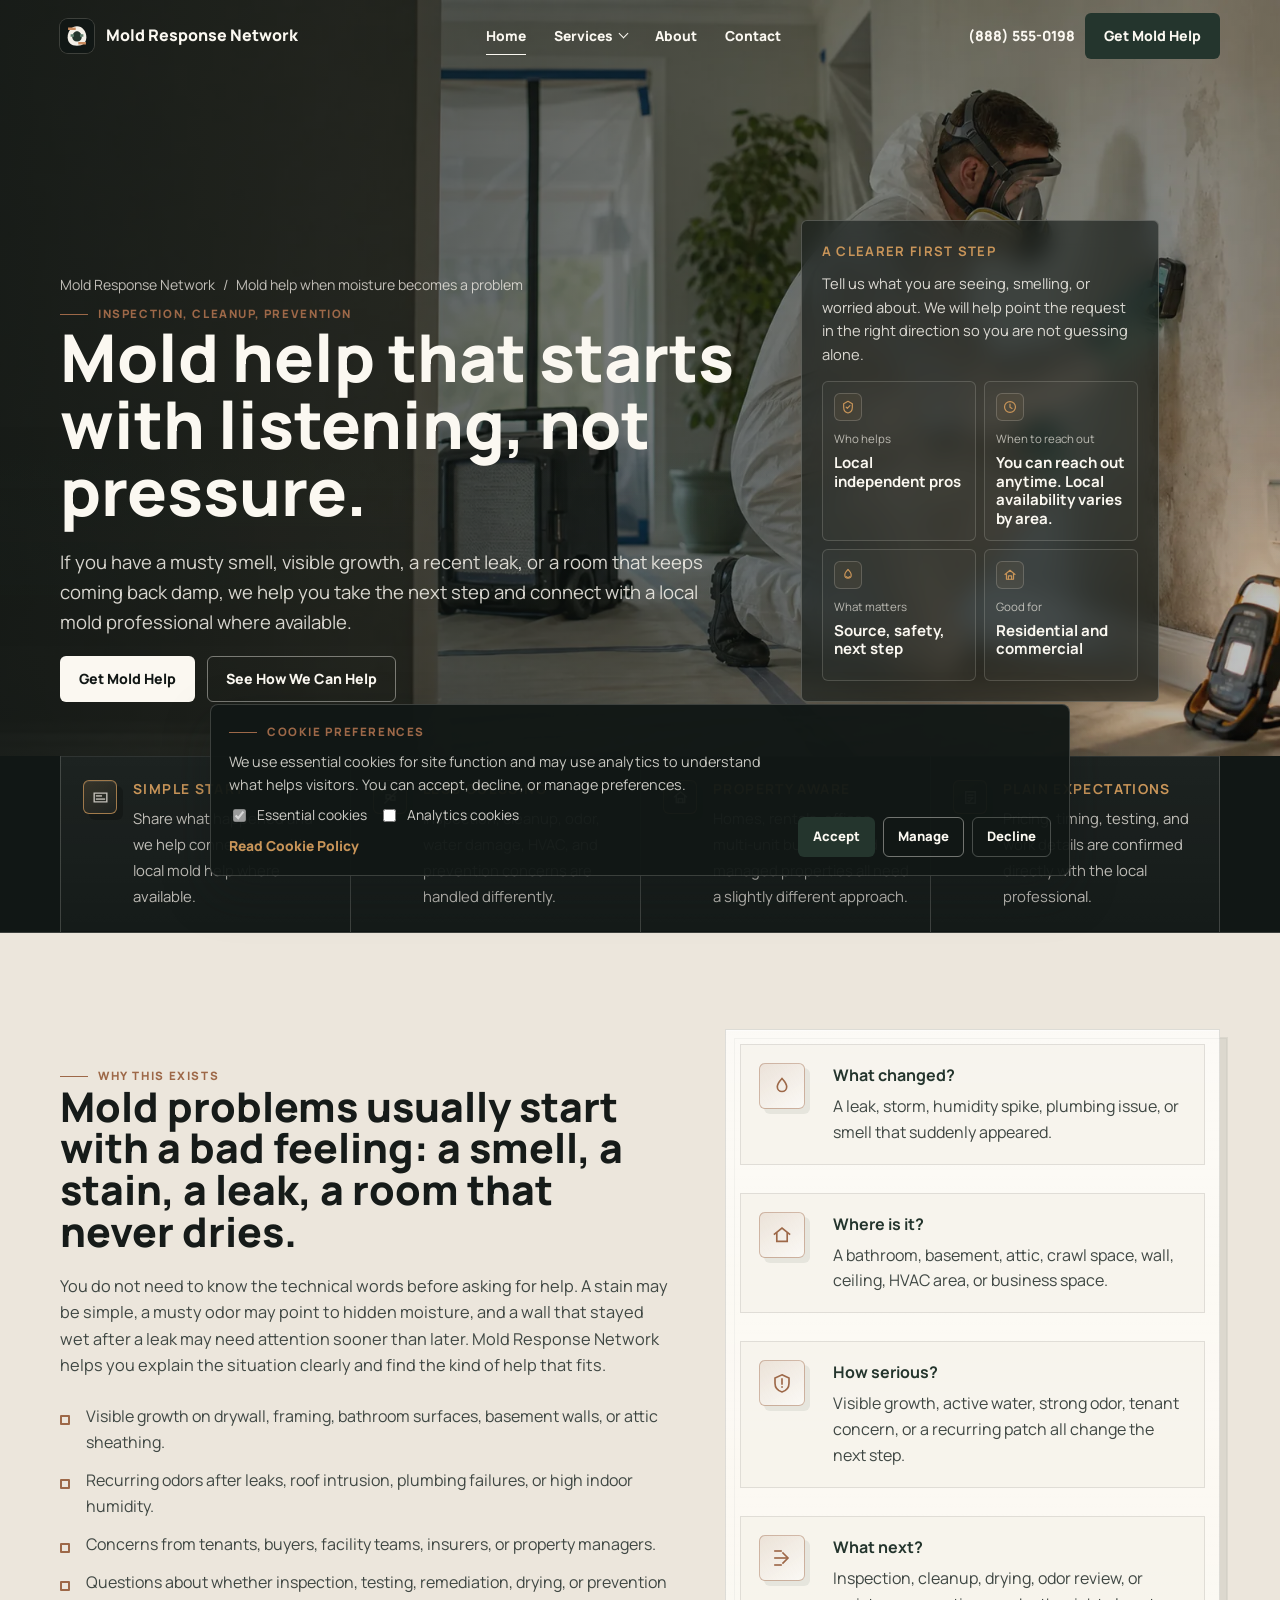
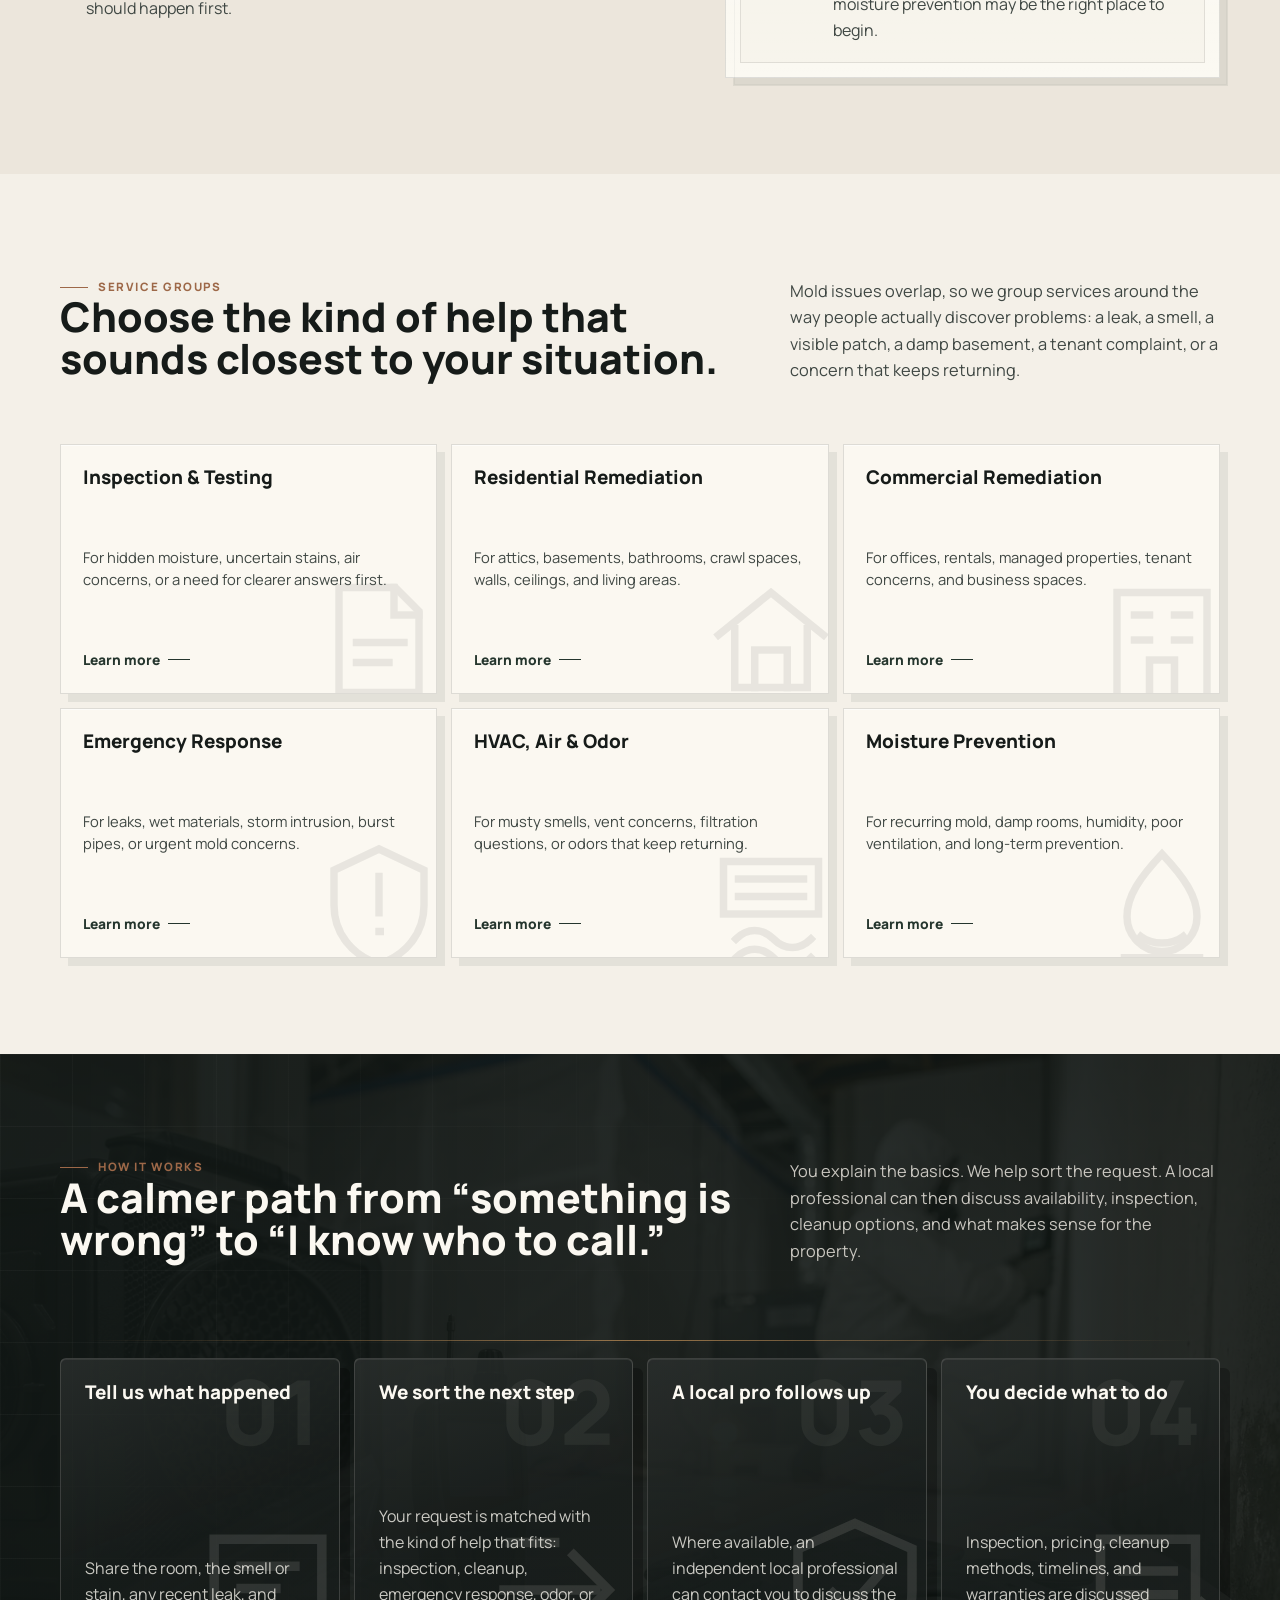
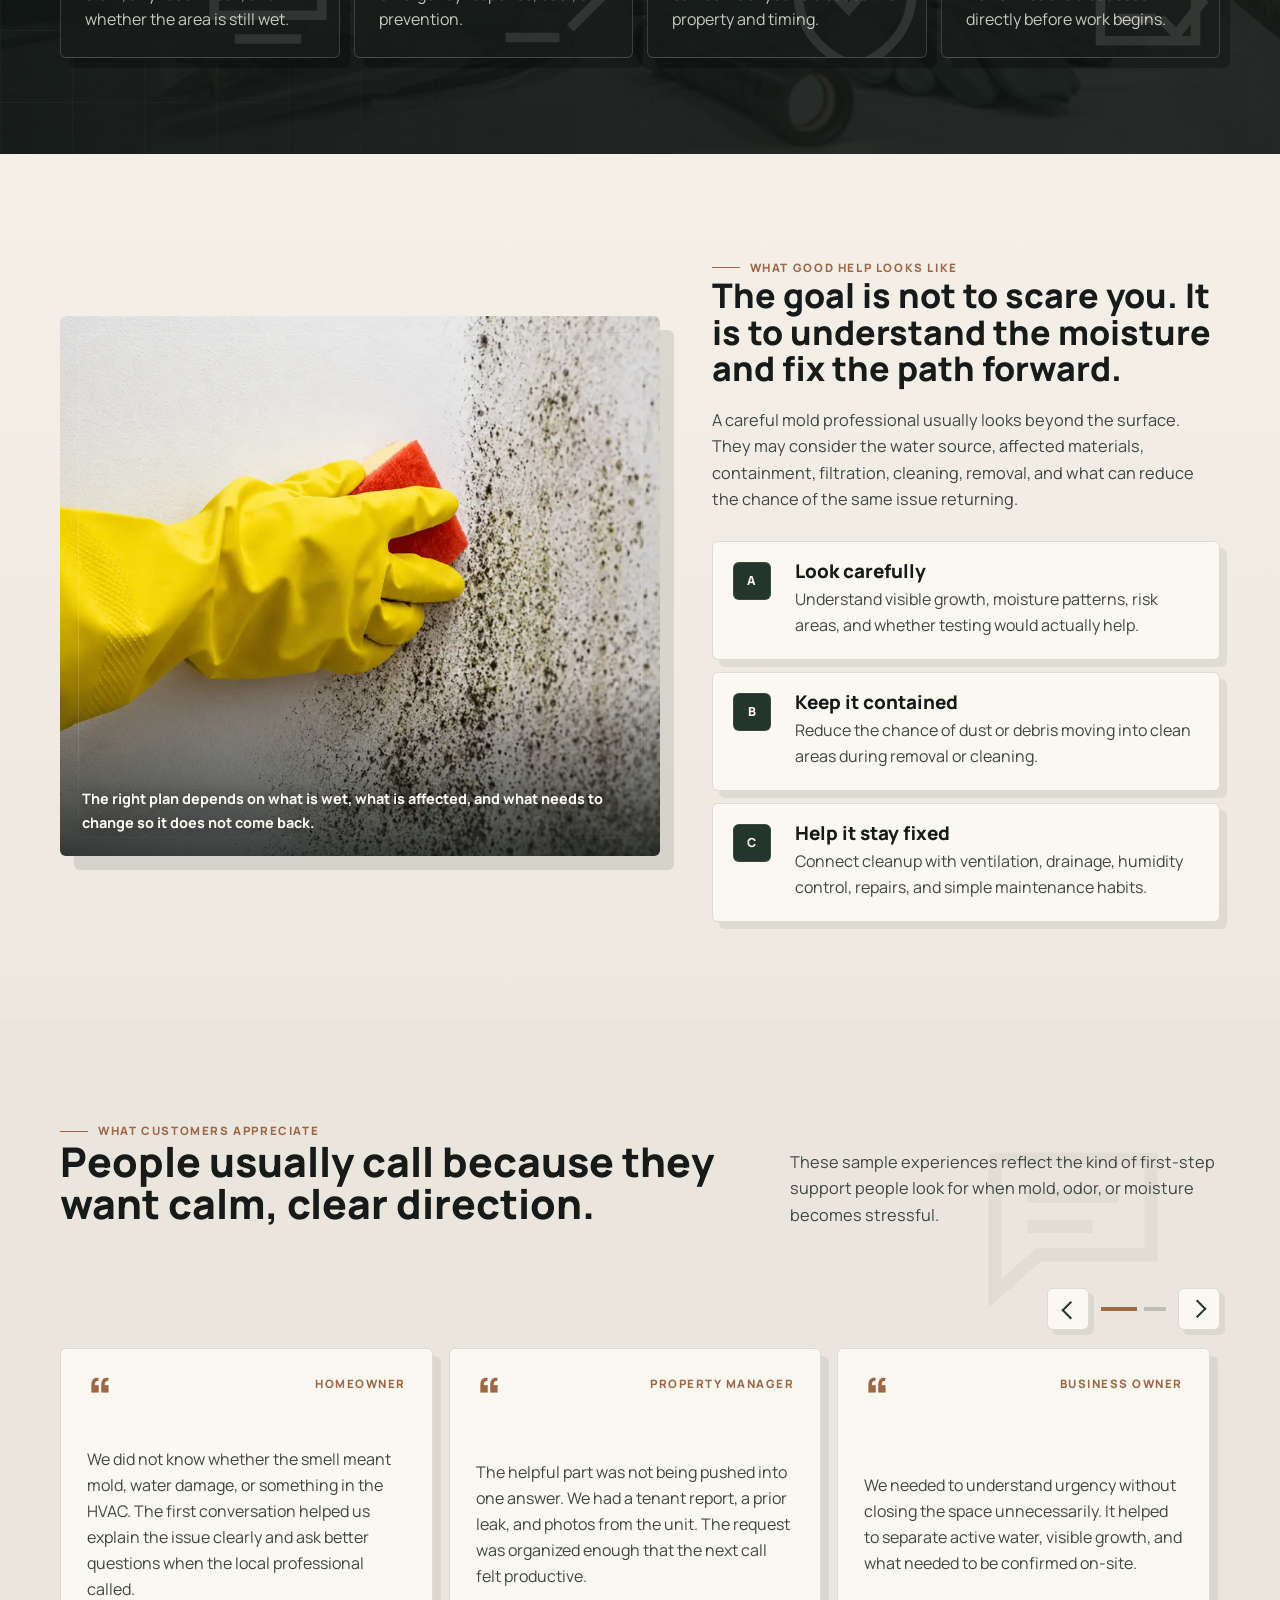
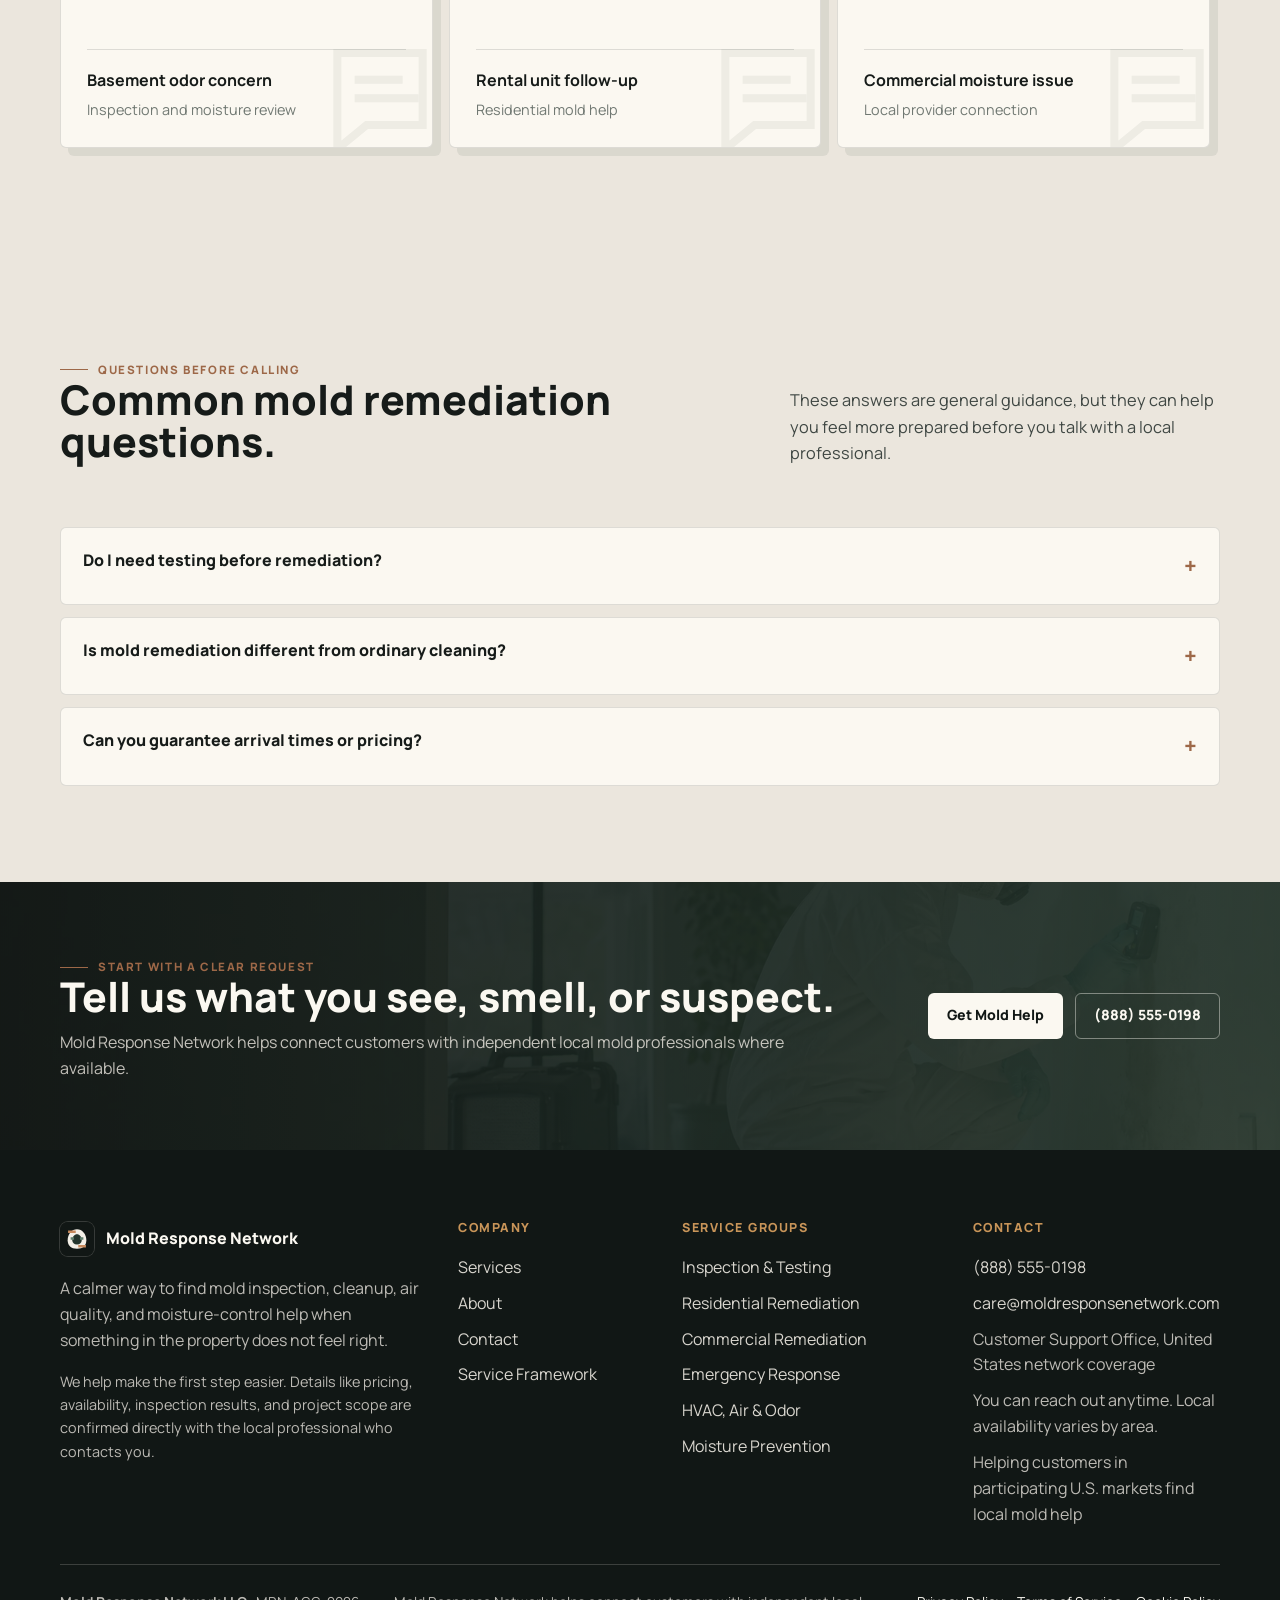
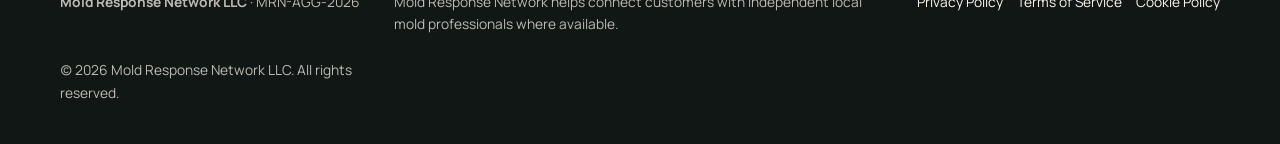
==== index.html @ 4f6cbdd7 "done" ====
<!doctype html>
<html lang="en">
  <head>
    <meta charset="utf-8">
    <meta name="viewport" content="width=device-width, initial-scale=1">
    <link rel="icon" href="img/common/favicon.svg" type="image/svg+xml">
    <meta
      name="description"
      content="Find practical mold help for inspection, cleanup, musty odors, water-related mold concerns, commercial spaces, HVAC issues, and moisture prevention."
    >
    <title>Mold Help for Homes and Businesses</title>
    <link rel="stylesheet" href="css/base.css">
    <link rel="stylesheet" href="css/bundle.css">
    <link rel="stylesheet" href="css/pages/home.css">
    <script src="js/site-config.js" defer></script>
    <script src="js/main.js" defer></script>
  </head>
  <body class="home-page" data-page-title="Mold Help for Homes and Businesses">
    <a class="skip-link" href="#main">Skip to content</a>

    <header class="site-header" data-header>
      <div class="header-shell">
        <a class="brand" href="index.html" aria-label="Home">
          <span class="brand-mark" aria-hidden="true"></span>
          <span data-company-name></span>
        </a>
        <nav class="desktop-nav" aria-label="Primary navigation">
          <a href="index.html" aria-current="page">Home</a>
          <div class="nav-dropdown">
            <a class="nav-dropdown-trigger" href="services.html">
              Services
              <span aria-hidden="true"></span>
            </a>
            <div class="nav-dropdown-panel" aria-label="Service pages">
              <a class="dropdown-overview" href="services.html">All services</a>
              <a href="mold-inspection-testing.html">Inspection & Testing</a>
              <a href="residential-mold-remediation.html">Residential Remediation</a>
              <a href="commercial-mold-remediation.html">Commercial Remediation</a>
              <a href="emergency-mold-response.html">Emergency Response</a>
              <a href="hvac-air-odor-solutions.html">HVAC, Air & Odor</a>
              <a href="moisture-control-prevention.html">Moisture Prevention</a>
            </div>
          </div>
          <a href="about.html">About</a>
          <a href="contact.html">Contact</a>
        </nav>
        <div class="header-actions">
          <a class="phone-link" href="#" data-phone-link data-phone-text></a>
          <a class="btn btn-primary" href="contact.html" data-cta-primary></a>
          <button class="menu-toggle" type="button" data-menu-toggle aria-label="Open menu" aria-expanded="false" aria-controls="mobile-menu">
            <span aria-hidden="true"></span>
          </button>
        </div>
      </div>
    </header>

    <div class="mobile-menu" id="mobile-menu" data-mobile-menu hidden>
      <div class="mobile-menu-inner">
        <div class="mobile-menu-top">
          <a class="brand" href="index.html">
            <span class="brand-mark" aria-hidden="true"></span>
            <span data-company-name></span>
          </a>
          <button class="menu-close" type="button" data-menu-close aria-label="Close menu"><span aria-hidden="true"></span></button>
        </div>
        <nav class="mobile-links" aria-label="Mobile navigation">
          <a href="index.html">Home</a>
          <a href="services.html">Services</a>
          <div class="mobile-service-links">
            <a href="mold-inspection-testing.html">Inspection & Testing</a>
            <a href="residential-mold-remediation.html">Residential Remediation</a>
            <a href="commercial-mold-remediation.html">Commercial Remediation</a>
            <a href="emergency-mold-response.html">Emergency Response</a>
            <a href="hvac-air-odor-solutions.html">HVAC, Air & Odor</a>
            <a href="moisture-control-prevention.html">Moisture Prevention</a>
          </div>
          <a href="about.html">About</a>
          <a href="contact.html">Contact</a>
        </nav>
        <div class="mobile-menu-footer">
          <p data-disclaimer-short></p>
          <a class="btn btn-light" href="contact.html" data-cta-primary></a>
        </div>
      </div>
    </div>

    <main id="main">
      <section class="hero">
        <div class="hero-content">
          <div class="home-hero-grid">
            <div>
              <div class="breadcrumb">
                <span data-company-name></span>
                <span>/</span>
                <span>Mold help when moisture becomes a problem</span>
              </div>
              <span class="eyebrow">Inspection, cleanup, prevention</span>
              <h1>Mold help that starts with listening, not pressure.</h1>
              <p>
                If you have a musty smell, visible growth, a recent leak, or a room that keeps coming back damp, we help you take
                the next step and connect with a local mold professional where available.
              </p>
              <div class="cta-row">
                <a class="btn btn-light" href="contact.html" data-cta-primary></a>
                <a class="btn btn-outline-light" href="services.html" data-cta-secondary></a>
              </div>
            </div>
            <aside class="hero-card" aria-label="Mold help overview">
              <strong>A clearer first step</strong>
              <p>
                Tell us what you are seeing, smelling, or worried about. We will help point the request in the right direction
                so you are not guessing alone.
              </p>
              <div class="signal-grid">
                <div class="signal">
                  <span class="signal-icon signal-icon-pro" aria-hidden="true">
                    <svg viewBox="0 0 24 24" focusable="false">
                      <path d="M12 3.5 18.5 7v5.2c0 4.1-2.7 7.7-6.5 8.8-3.8-1.1-6.5-4.7-6.5-8.8V7L12 3.5Z"></path>
                      <path d="m9.2 12.2 1.8 1.8 3.9-4"></path>
                    </svg>
                  </span>
                  <span>Who helps</span>
                  <b>Local independent pros</b>
                </div>
                <div class="signal">
                  <span class="signal-icon signal-icon-clock" aria-hidden="true">
                    <svg viewBox="0 0 24 24" focusable="false">
                      <circle cx="12" cy="12" r="8.2"></circle>
                      <path d="M12 7.8v4.6l3 1.8"></path>
                    </svg>
                  </span>
                  <span>When to reach out</span>
                  <b data-business-hours></b>
                </div>
                <div class="signal">
                  <span class="signal-icon signal-icon-source" aria-hidden="true">
                    <svg viewBox="0 0 24 24" focusable="false">
                      <path d="M12 3.5c3.1 3.2 4.8 5.8 4.8 8.5a4.8 4.8 0 1 1-9.6 0c0-2.7 1.7-5.3 4.8-8.5Z"></path>
                      <path d="M9.5 14.5c1.3 1.1 3.7 1.1 5 0"></path>
                    </svg>
                  </span>
                  <span>What matters</span>
                  <b>Source, safety, next step</b>
                </div>
                <div class="signal">
                  <span class="signal-icon signal-icon-home" aria-hidden="true">
                    <svg viewBox="0 0 24 24" focusable="false">
                      <path d="M4.5 11.2 12 5l7.5 6.2"></path>
                      <path d="M6.7 10.2v8.2h10.6v-8.2"></path>
                      <path d="M9.6 18.4v-5h4.8v5"></path>
                    </svg>
                  </span>
                  <span>Good for</span>
                  <b>Residential and commercial</b>
                </div>
              </div>
            </aside>
          </div>
        </div>
      </section>

      <section class="trust-strip" aria-label="Trust and service positioning">
        <div class="trust-grid">
          <div class="trust-item">
            <span class="trust-icon" aria-hidden="true">
              <svg viewBox="0 0 24 24" focusable="false">
                <path d="M4 6.5h16v11H4z"></path>
                <path d="M7 10h6"></path>
                <path d="M7 14h10"></path>
              </svg>
            </span>
            <strong>Simple start</strong>
            <span>Share what happened and we help connect you with local mold help where available.</span>
          </div>
          <div class="trust-item">
            <span class="trust-icon" aria-hidden="true">
              <svg viewBox="0 0 24 24" focusable="false">
                <path d="M5 19 19 5"></path>
                <path d="M6.5 8.5h5v5h-5z"></path>
                <path d="M12.5 10.5h5v5h-5z"></path>
              </svg>
            </span>
            <strong>Less guessing</strong>
            <span>Inspection, cleanup, odor, water damage, HVAC, and prevention concerns are handled differently.</span>
          </div>
          <div class="trust-item">
            <span class="trust-icon" aria-hidden="true">
              <svg viewBox="0 0 24 24" focusable="false">
                <path d="M4.5 11.2 12 5l7.5 6.2"></path>
                <path d="M6.7 10.2v8.2h10.6v-8.2"></path>
                <path d="M9.2 18.4v-4.8h5.6v4.8"></path>
              </svg>
            </span>
            <strong>Property aware</strong>
            <span>Homes, rentals, offices, multi-unit buildings, and managed properties all need a slightly different approach.</span>
          </div>
          <div class="trust-item">
            <span class="trust-icon" aria-hidden="true">
              <svg viewBox="0 0 24 24" focusable="false">
                <path d="M6 4.8h12v14.4H6z"></path>
                <path d="M9 9h6"></path>
                <path d="M9 12.5h6"></path>
                <path d="m9 16 1.4 1.2 3.7-4.2"></path>
              </svg>
            </span>
            <strong>Plain expectations</strong>
            <span>Pricing, timing, testing, and work details are confirmed directly with the local professional.</span>
          </div>
        </div>
      </section>

      <section class="section home-intro">
        <div class="container split">
          <div data-reveal>
            <span class="eyebrow">Why this exists</span>
            <h2>Mold problems usually start with a bad feeling: a smell, a stain, a leak, a room that never dries.</h2>
            <p class="section-copy">
              You do not need to know the technical words before asking for help. A stain may be simple, a musty odor may point
              to hidden moisture, and a wall that stayed wet after a leak may need attention sooner than later. <span data-company-name></span>
              helps you explain the situation clearly and find the kind of help that fits.
            </p>
            <ul class="dense-list">
              <li>Visible growth on drywall, framing, bathroom surfaces, basement walls, or attic sheathing.</li>
              <li>Recurring odors after leaks, roof intrusion, plumbing failures, or high indoor humidity.</li>
              <li>Concerns from tenants, buyers, facility teams, insurers, or property managers.</li>
              <li>Questions about whether inspection, testing, remediation, drying, or prevention should happen first.</li>
            </ul>
          </div>
          <div class="diagnostic-panel" data-reveal>
            <div class="diagnostic-row">
              <span class="diagnostic-icon" aria-hidden="true">
                <svg viewBox="0 0 24 24" focusable="false"><path d="M12 4.5c3 3.2 4.7 5.7 4.7 8.3a4.7 4.7 0 0 1-9.4 0c0-2.6 1.7-5.1 4.7-8.3Z"></path></svg>
              </span>
              <div>
                <strong>What changed?</strong>
                <span>A leak, storm, humidity spike, plumbing issue, or smell that suddenly appeared.</span>
              </div>
            </div>
            <div class="diagnostic-row">
              <span class="diagnostic-icon" aria-hidden="true">
                <svg viewBox="0 0 24 24" focusable="false"><path d="M4.5 11.2 12 5l7.5 6.2"></path><path d="M6.8 10.3v8h10.4v-8"></path></svg>
              </span>
              <div>
                <strong>Where is it?</strong>
                <span>A bathroom, basement, attic, crawl space, wall, ceiling, HVAC area, or business space.</span>
              </div>
            </div>
            <div class="diagnostic-row">
              <span class="diagnostic-icon" aria-hidden="true">
                <svg viewBox="0 0 24 24" focusable="false"><path d="M12 3.8 19 7v5.3c0 4-2.8 7.4-7 8.7-4.2-1.3-7-4.7-7-8.7V7l7-3.2Z"></path><path d="M12 8v4.8"></path><path d="M12 16h.1"></path></svg>
              </span>
              <div>
                <strong>How serious?</strong>
                <span>Visible growth, active water, strong odor, tenant concern, or a recurring patch all change the next step.</span>
              </div>
            </div>
            <div class="diagnostic-row">
              <span class="diagnostic-icon" aria-hidden="true">
                <svg viewBox="0 0 24 24" focusable="false"><path d="M5 12h12"></path><path d="m13 7 5 5-5 5"></path><path d="M5 5h6"></path><path d="M5 19h6"></path></svg>
              </span>
              <div>
                <strong>What next?</strong>
                <span>Inspection, cleanup, drying, odor review, or moisture prevention may be the right place to begin.</span>
              </div>
            </div>
          </div>
        </div>
      </section>

      <section class="section">
        <div class="container">
          <div class="section-lead" data-reveal>
            <div>
              <span class="eyebrow">Service groups</span>
              <h2>Choose the kind of help that sounds closest to your situation.</h2>
            </div>
            <p class="section-copy">
              Mold issues overlap, so we group services around the way people actually discover problems: a leak, a smell,
              a visible patch, a damp basement, a tenant complaint, or a concern that keeps returning.
            </p>
          </div>
          <div class="category-strip" data-reveal>
            <a href="mold-inspection-testing.html">
              <span class="category-title">Inspection & Testing</span>
              <span class="category-copy">For hidden moisture, uncertain stains, air concerns, or a need for clearer answers first.</span>
              <span class="category-link">Learn more</span>
            </a>
            <a href="residential-mold-remediation.html">
              <span class="category-title">Residential Remediation</span>
              <span class="category-copy">For attics, basements, bathrooms, crawl spaces, walls, ceilings, and living areas.</span>
              <span class="category-link">Learn more</span>
            </a>
            <a href="commercial-mold-remediation.html">
              <span class="category-title">Commercial Remediation</span>
              <span class="category-copy">For offices, rentals, managed properties, tenant concerns, and business spaces.</span>
              <span class="category-link">Learn more</span>
            </a>
            <a href="emergency-mold-response.html">
              <span class="category-title">Emergency Response</span>
              <span class="category-copy">For leaks, wet materials, storm intrusion, burst pipes, or urgent mold concerns.</span>
              <span class="category-link">Learn more</span>
            </a>
            <a href="hvac-air-odor-solutions.html">
              <span class="category-title">HVAC, Air & Odor</span>
              <span class="category-copy">For musty smells, vent concerns, filtration questions, or odors that keep returning.</span>
              <span class="category-link">Learn more</span>
            </a>
            <a href="moisture-control-prevention.html">
              <span class="category-title">Moisture Prevention</span>
              <span class="category-copy">For recurring mold, damp rooms, humidity, poor ventilation, and long-term prevention.</span>
              <span class="category-link">Learn more</span>
            </a>
          </div>
        </div>
      </section>

      <section class="section dark process-section">
        <div class="container">
          <div class="section-lead" data-reveal>
            <div>
              <span class="eyebrow">How it works</span>
              <h2>A calmer path from “something is wrong” to “I know who to call.”</h2>
            </div>
            <p class="section-copy">
              You explain the basics. We help sort the request. A local professional can then discuss availability, inspection,
              cleanup options, and what makes sense for the property.
            </p>
          </div>
          <div class="process-grid" data-reveal>
            <article class="process-step">
              <h3>Tell us what happened</h3>
              <p>Share the room, the smell or stain, any recent leak, and whether the area is still wet.</p>
            </article>
            <article class="process-step">
              <h3>We sort the next step</h3>
              <p>Your request is matched with the kind of help that fits: inspection, cleanup, emergency response, odor, or prevention.</p>
            </article>
            <article class="process-step">
              <h3>A local pro follows up</h3>
              <p>Where available, an independent local professional can contact you to discuss the property and timing.</p>
            </article>
            <article class="process-step">
              <h3>You decide what to do</h3>
              <p>Inspection, pricing, cleanup methods, timelines, and warranties are discussed directly before work begins.</p>
            </article>
          </div>
        </div>
      </section>

      <section class="section quality-section">
        <div class="container quality-layout">
          <div
            class="visual-panel quality-visual"
            data-reveal
            data-caption="The right plan depends on what is wet, what is affected, and what needs to change so it does not come back."
          ></div>
          <div class="quality-content" data-reveal>
            <span class="eyebrow">What good help looks like</span>
            <h2>The goal is not to scare you. It is to understand the moisture and fix the path forward.</h2>
            <p class="section-copy">
              A careful mold professional usually looks beyond the surface. They may consider the water source, affected materials,
              containment, filtration, cleaning, removal, and what can reduce the chance of the same issue returning.
            </p>
            <div class="feature-grid quality-list">
              <article class="feature-card">
                <span class="index">A</span>
                <div>
                  <h3>Look carefully</h3>
                  <p>Understand visible growth, moisture patterns, risk areas, and whether testing would actually help.</p>
                </div>
              </article>
              <article class="feature-card">
                <span class="index">B</span>
                <div>
                  <h3>Keep it contained</h3>
                  <p>Reduce the chance of dust or debris moving into clean areas during removal or cleaning.</p>
                </div>
              </article>
              <article class="feature-card">
                <span class="index">C</span>
                <div>
                  <h3>Help it stay fixed</h3>
                  <p>Connect cleanup with ventilation, drainage, humidity control, repairs, and simple maintenance habits.</p>
                </div>
              </article>
            </div>
          </div>
        </div>
      </section>

      <section class="section mist testimonials-section">
        <div class="container">
          <div class="section-lead" data-reveal>
            <div>
              <span class="eyebrow">What customers appreciate</span>
              <h2>People usually call because they want calm, clear direction.</h2>
            </div>
            <p class="section-copy">
              These sample experiences reflect the kind of first-step support people look for when mold, odor, or moisture becomes stressful.
            </p>
          </div>
          <div class="testimonial-slider" data-testimonial-slider data-reveal>
            <div class="testimonial-slider-top" aria-label="Testimonials slider controls">
              <button class="slider-btn" type="button" data-slider-prev aria-label="Previous testimonial">
                <span aria-hidden="true"></span>
              </button>
              <div class="slider-dots" data-slider-dots aria-label="Testimonials pagination"></div>
              <button class="slider-btn next" type="button" data-slider-next aria-label="Next testimonial">
                <span aria-hidden="true"></span>
              </button>
            </div>
            <div class="testimonial-viewport">
              <div class="testimonial-track" data-slider-track>
            <article class="testimonial-card" data-slide>
              <div class="testimonial-top">
                <span class="quote-mark" aria-hidden="true">“</span>
                <span class="testimonial-type">Homeowner</span>
              </div>
              <p>
                We did not know whether the smell meant mold, water damage, or something in the HVAC. The first conversation helped us
                explain the issue clearly and ask better questions when the local professional called.
              </p>
              <footer>
                <strong>Basement odor concern</strong>
                <span>Inspection and moisture review</span>
              </footer>
            </article>
            <article class="testimonial-card" data-slide>
              <div class="testimonial-top">
                <span class="quote-mark" aria-hidden="true">“</span>
                <span class="testimonial-type">Property manager</span>
              </div>
              <p>
                The helpful part was not being pushed into one answer. We had a tenant report, a prior leak, and photos from the unit.
                The request was organized enough that the next call felt productive.
              </p>
              <footer>
                <strong>Rental unit follow-up</strong>
                <span>Residential mold help</span>
              </footer>
            </article>
            <article class="testimonial-card" data-slide>
              <div class="testimonial-top">
                <span class="quote-mark" aria-hidden="true">“</span>
                <span class="testimonial-type">Business owner</span>
              </div>
              <p>
                We needed to understand urgency without closing the space unnecessarily. It helped to separate active water, visible growth,
                and what needed to be confirmed on-site.
              </p>
              <footer>
                <strong>Commercial moisture issue</strong>
                <span>Local provider connection</span>
              </footer>
            </article>
            <article class="testimonial-card" data-slide>
              <div class="testimonial-top">
                <span class="quote-mark" aria-hidden="true">“</span>
                <span class="testimonial-type">Home buyer</span>
              </div>
              <p>
                We were under contract on a house and wanted to understand whether the attic staining was old, active, or something
                that needed a specialist. The guidance helped us slow down and ask for the right review.
              </p>
              <footer>
                <strong>Attic staining question</strong>
                <span>Inspection and testing help</span>
              </footer>
            </article>
            <article class="testimonial-card" data-slide>
              <div class="testimonial-top">
                <span class="quote-mark" aria-hidden="true">“</span>
                <span class="testimonial-type">Rental owner</span>
              </div>
              <p>
                The best part was having the issue broken down into simple pieces: where the moisture started, what room was affected,
                and whether the tenant could keep using the space.
              </p>
              <footer>
                <strong>Tenant mold concern</strong>
                <span>Residential response</span>
              </footer>
            </article>
            <article class="testimonial-card" data-slide>
              <div class="testimonial-top">
                <span class="quote-mark" aria-hidden="true">“</span>
                <span class="testimonial-type">Homeowner</span>
              </div>
              <p>
                A small leak had been repaired, but the odor stayed. We did not know if it was the wall, the flooring, or the air system.
                The first step felt much less confusing after talking it through.
              </p>
              <footer>
                <strong>Post-leak odor</strong>
                <span>Moisture and odor review</span>
              </footer>
            </article>
              </div>
            </div>
          </div>
        </div>
      </section>

      <section class="section mist">
        <div class="container">
          <div class="section-lead" data-reveal>
            <div>
              <span class="eyebrow">Questions before calling</span>
              <h2>Common mold remediation questions.</h2>
            </div>
            <p class="section-copy">
              These answers are general guidance, but they can help you feel more prepared before you talk with a local professional.
            </p>
          </div>
          <div class="faq-list" data-reveal>
            <article class="faq-item" data-faq>
              <button type="button" aria-expanded="false">Do I need testing before remediation?</button>
              <div data-faq-panel hidden>
                <p>Not always. Visible mold with an obvious moisture source may be handled through assessment and remediation planning, while testing may be useful for hidden concerns, post-remediation verification, disputes, or sensitive occupancy situations.</p>
              </div>
            </article>
            <article class="faq-item" data-faq>
              <button type="button" aria-expanded="false">Is mold remediation different from ordinary cleaning?</button>
              <div data-faq-panel hidden>
                <p>Yes. Remediation focuses on moisture conditions, containment, impacted materials, cleaning methods, filtration, and prevention. Ordinary surface cleaning may not address hidden contamination or the underlying moisture source.</p>
              </div>
            </article>
            <article class="faq-item" data-faq>
              <button type="button" aria-expanded="false">Can you guarantee arrival times or pricing?</button>
              <div data-faq-panel hidden>
                <p>No. <span data-company-name></span> helps connect inquiries. Availability, inspection fees, estimates, project timelines, and warranties are set directly by independent local professionals.</p>
              </div>
            </article>
          </div>
        </div>
      </section>

      <section class="cta-band">
        <div class="cta-band-inner">
          <div>
            <span class="eyebrow">Start with a clear request</span>
            <h2>Tell us what you see, smell, or suspect.</h2>
            <p data-disclaimer-short></p>
          </div>
          <div class="cta-row">
            <a class="btn btn-light" href="contact.html" data-cta-primary></a>
            <a class="btn btn-outline-light" href="#" data-phone-link data-phone-text></a>
          </div>
        </div>
      </section>
    </main>

    <div data-site-footer></div>
  </body>
</html>
---- css/base.css ----
:root {
  color-scheme: light;
  --ink: #161b19;
  --ink-soft: #3f4743;
  --ink-muted: #707872;
  --paper: #f4f0e8;
  --paper-warm: #e8e1d5;
  --surface: #fbf8f1;
  --mist: #dce4df;
  --sage: #687b6c;
  --forest: #24352d;
  --copper: #9d6848;
  --amber: #c99559;
  --charcoal: #111715;
  --line: rgba(22, 27, 25, 0.13);
  --line-light: rgba(251, 248, 241, 0.18);
  --shadow: 0 18px 48px rgba(17, 23, 21, 0.16);
  --shadow-soft: 0 12px 28px rgba(17, 23, 21, 0.08);
  --radius: 6px;
  --container: min(1160px, calc(100vw - 48px));
  --header-height: 72px;
  --font-display: "Manrope", "Segoe UI", Arial, sans-serif;
  --font-body: "Manrope", "Segoe UI", Arial, sans-serif;
}

*,
*::before,
*::after {
  box-sizing: border-box;
}

html {
  scroll-behavior: smooth;
}

body {
  margin: 0;
  background:
    linear-gradient(180deg, rgba(255, 255, 255, 0.38), rgba(255, 255, 255, 0) 440px),
    var(--paper);
  color: var(--ink);
  font-family: var(--font-body);
  line-height: 1.62;
  text-rendering: optimizeLegibility;
  -webkit-font-smoothing: antialiased;
}

body.menu-open {
  overflow: hidden;
}

img,
svg {
  max-width: 100%;
}

a {
  color: inherit;
  text-decoration: none;
}

button,
input,
textarea,
select {
  font: inherit;
}

button {
  cursor: pointer;
}

main {
  overflow: hidden;
}

::selection {
  background: rgba(184, 111, 69, 0.24);
}

.skip-link {
  position: fixed;
  left: 18px;
  top: 18px;
  z-index: 1000;
  transform: translateY(-140%);
  background: var(--charcoal);
  color: var(--surface);
  padding: 10px 14px;
  border-radius: var(--radius);
  transition: transform 180ms ease;
}

.skip-link:focus {
  transform: translateY(0);
}

.container {
  width: var(--container);
  margin-inline: auto;
}

.section {
  padding: 96px 0;
  position: relative;
}

.section.tight {
  padding: 74px 0;
}

.section.dark {
  background: var(--charcoal);
  color: var(--surface);
}

.section.mist {
  background: #ebe6dd;
}

.eyebrow {
  display: inline-flex;
  align-items: center;
  gap: 10px;
  color: var(--copper);
  font-size: 0.72rem;
  font-weight: 850;
  letter-spacing: 0.14em;
  text-transform: uppercase;
}

.eyebrow::before {
  content: "";
  width: 28px;
  height: 1px;
  background: currentColor;
}

h1,
h2,
h3,
h4,
p {
  margin-top: 0;
}

h1,
h2,
h3 {
  font-family: var(--font-display);
  line-height: 1.02;
  font-weight: 800;
  letter-spacing: 0;
}

h1 {
  font-size: clamp(2.55rem, 5.15vw, 4.8rem);
  max-width: 880px;
  margin-bottom: 22px;
}

h2 {
  font-size: clamp(1.9rem, 3.2vw, 3.2rem);
  margin-bottom: 20px;
}

h3 {
  font-size: clamp(1.18rem, 1.45vw, 1.55rem);
  margin-bottom: 12px;
}

p {
  color: var(--ink-soft);
}

.dark p,
.dark .section-copy,
.dark .microcopy {
  color: rgba(255, 250, 242, 0.76);
}

.section-lead {
  display: grid;
  grid-template-columns: minmax(0, 0.92fr) minmax(280px, 0.58fr);
  align-items: end;
  gap: 48px;
  margin-bottom: 44px;
}

.section-copy {
  font-size: 1.02rem;
  color: var(--ink-soft);
}

.microcopy {
  color: var(--ink-muted);
  font-size: 0.92rem;
}

.btn {
  display: inline-flex;
  align-items: center;
  justify-content: center;
  min-height: 46px;
  padding: 12px 18px;
  border: 1px solid transparent;
  border-radius: var(--radius);
  font-size: 0.88rem;
  font-weight: 800;
  line-height: 1.2;
  letter-spacing: 0;
  white-space: nowrap;
  transition: background 180ms ease, border-color 180ms ease, color 180ms ease, transform 180ms ease, box-shadow 180ms ease;
}

.btn:hover {
  transform: translateY(-1px);
}

.btn-primary {
  background: var(--forest);
  color: var(--surface);
  box-shadow: none;
}

.btn-primary:hover {
  background: #17231e;
  box-shadow: 0 10px 24px rgba(17, 23, 21, 0.16);
}

.btn-secondary {
  border-color: rgba(18, 24, 24, 0.2);
  color: var(--ink);
  background: transparent;
}

.btn-secondary:hover {
  border-color: rgba(18, 24, 24, 0.38);
  background: var(--surface);
}

.btn-light {
  background: var(--surface);
  color: var(--charcoal);
}

.btn-light:hover {
  background: #ffffff;
  box-shadow: 0 12px 28px rgba(17, 23, 21, 0.18);
}

.btn-outline-light {
  border-color: rgba(251, 248, 241, 0.42);
  color: var(--surface);
  background: transparent;
}

.btn-outline-light:hover {
  border-color: rgba(251, 248, 241, 0.78);
  background: rgba(251, 248, 241, 0.08);
}

.cta-row {
  display: flex;
  flex-wrap: wrap;
  gap: 12px;
  align-items: center;
}

.panel {
  border: 1px solid var(--line);
  border-radius: var(--radius);
  background: var(--surface);
  box-shadow: none;
}

[data-reveal] {
  opacity: 0;
  transform: translateY(24px);
  transition: opacity 700ms ease, transform 700ms ease;
}

[data-reveal].is-visible {
  opacity: 1;
  transform: translateY(0);
}

.site-header {
  position: fixed;
  inset: 0 0 auto;
  z-index: 200;
  height: var(--header-height);
  color: var(--surface);
  transition: background 240ms ease, color 240ms ease, box-shadow 240ms ease, backdrop-filter 240ms ease;
}

.site-header.is-scrolled,
.site-header.header-solid {
  background: rgba(244, 240, 232, 0.94);
  color: var(--ink);
  backdrop-filter: blur(14px);
  box-shadow: 0 1px 0 var(--line);
}

.header-shell {
  width: var(--container);
  height: 100%;
  margin-inline: auto;
  display: flex;
  align-items: center;
  justify-content: space-between;
  gap: 24px;
}

.brand {
  display: inline-flex;
  align-items: center;
  gap: 12px;
  font-weight: 850;
  letter-spacing: 0;
  min-width: max-content;
  transition: opacity 180ms ease;
}

.brand:hover {
  opacity: 0.82;
}

.brand-mark {
  width: 34px;
  height: 34px;
  display: inline-block;
  flex: 0 0 auto;
  border-radius: 8px;
  background: url("../img/common/logo-mark.svg") center / contain no-repeat;
  box-shadow: 0 0 0 1px rgba(251, 248, 241, 0.16);
}

.desktop-nav {
  display: flex;
  align-items: center;
  gap: 28px;
  font-size: 0.86rem;
  font-weight: 800;
}

.desktop-nav a {
  position: relative;
}

.desktop-nav > a::after,
.nav-dropdown-trigger::after {
  content: "";
  position: absolute;
  left: 0;
  right: 0;
  bottom: -8px;
  height: 1px;
  background: currentColor;
  transform: scaleX(0);
  transform-origin: left;
  transition: transform 180ms ease;
}

.desktop-nav > a:hover::after,
.desktop-nav > a[aria-current="page"]::after,
.nav-dropdown:hover .nav-dropdown-trigger::after,
.nav-dropdown:focus-within .nav-dropdown-trigger::after,
.nav-dropdown-trigger[aria-current="page"]::after {
  transform: scaleX(1);
}

.nav-dropdown {
  position: relative;
  display: flex;
  align-items: center;
  padding-block: 12px;
  margin-block: -12px;
}

.nav-dropdown::before {
  content: "";
  position: absolute;
  left: -16px;
  right: -16px;
  top: 100%;
  height: 20px;
}

.nav-dropdown-trigger {
  display: inline-flex;
  align-items: center;
  gap: 7px;
}

.nav-dropdown-trigger span {
  width: 7px;
  height: 7px;
  border-right: 1.5px solid currentColor;
  border-bottom: 1.5px solid currentColor;
  transform: translateY(-2px) rotate(45deg);
  transition: transform 180ms ease;
}

.nav-dropdown:hover .nav-dropdown-trigger span,
.nav-dropdown:focus-within .nav-dropdown-trigger span {
  transform: translateY(1px) rotate(225deg);
}

.nav-dropdown-panel {
  position: absolute;
  top: calc(100% + 12px);
  left: 50%;
  width: 330px;
  padding: 10px;
  border: 1px solid rgba(251, 248, 241, 0.2);
  border-radius: 6px;
  background: rgba(17, 23, 21, 0.94);
  color: var(--surface);
  box-shadow: 0 22px 44px rgba(17, 23, 21, 0.28);
  opacity: 0;
  pointer-events: none;
  transform: translate(-50%, 8px);
  transition: opacity 180ms ease, transform 180ms ease;
}

.nav-dropdown:hover .nav-dropdown-panel,
.nav-dropdown:focus-within .nav-dropdown-panel {
  opacity: 1;
  pointer-events: auto;
  transform: translate(-50%, 0);
}

.nav-dropdown-panel::before {
  content: "";
  position: absolute;
  left: 50%;
  top: -7px;
  width: 14px;
  height: 14px;
  border-left: 1px solid rgba(251, 248, 241, 0.2);
  border-top: 1px solid rgba(251, 248, 241, 0.2);
  background: inherit;
  transform: translateX(-50%) rotate(45deg);
}

.nav-dropdown-panel a {
  display: flex;
  align-items: center;
  justify-content: space-between;
  min-height: 42px;
  padding: 11px 12px;
  border-radius: 5px;
  color: rgba(251, 248, 241, 0.82);
  font-size: 0.82rem;
  line-height: 1.2;
  transition: background 160ms ease, color 160ms ease, transform 160ms ease;
}

.nav-dropdown-panel a::after {
  content: "";
  position: static;
  width: 18px;
  height: 1px;
  flex: 0 0 auto;
  margin-left: 12px;
  background: currentColor;
  opacity: 0;
  transform: translateX(-8px);
  transition: opacity 160ms ease, transform 160ms ease;
}

.nav-dropdown-panel a:hover,
.nav-dropdown-panel a:focus-visible {
  background: rgba(251, 248, 241, 0.1);
  color: var(--surface);
  transform: translateX(2px);
}

.nav-dropdown-panel a:hover::after,
.nav-dropdown-panel a:focus-visible::after {
  opacity: 1;
  transform: translateX(0);
}

.nav-dropdown-panel .dropdown-overview {
  margin-bottom: 6px;
  border: 1px solid rgba(201, 139, 94, 0.36);
  color: var(--surface);
  font-weight: 900;
}

.header-actions {
  display: flex;
  align-items: center;
  gap: 10px;
}

.phone-link {
  font-weight: 850;
  font-size: 0.88rem;
}

.menu-toggle,
.menu-close {
  display: none;
  border: 1px solid currentColor;
  color: inherit;
  background: transparent;
  width: 44px;
  height: 44px;
  border-radius: 50%;
  align-items: center;
  justify-content: center;
}

.menu-toggle span,
.menu-toggle span::before,
.menu-toggle span::after {
  display: block;
  width: 18px;
  height: 2px;
  background: currentColor;
  position: relative;
}

.menu-toggle span::before,
.menu-toggle span::after {
  content: "";
  position: absolute;
  left: 0;
}

.menu-toggle span::before {
  top: -6px;
}

.menu-toggle span::after {
  top: 6px;
}

.mobile-menu {
  position: fixed;
  inset: 0;
  z-index: 300;
  color: var(--surface);
  background:
    linear-gradient(135deg, rgba(17, 23, 21, 0.97), rgba(36, 53, 45, 0.95)),
    url("../img/common/mold-remediation-hero.webp");
  background-size: cover;
  background-position: center;
  overflow-y: auto;
  opacity: 0;
  pointer-events: none;
  transition: opacity 260ms ease;
}

.mobile-menu.is-open {
  opacity: 1;
  pointer-events: auto;
}

.mobile-menu-inner {
  width: var(--container);
  min-height: 100%;
  margin-inline: auto;
  padding: 26px 0 44px;
  display: grid;
  grid-template-rows: auto 1fr auto;
  gap: 44px;
}

.mobile-menu-top {
  display: flex;
  align-items: center;
  justify-content: space-between;
}

.menu-close {
  display: inline-flex;
}

.menu-close span,
.menu-close span::before,
.menu-close span::after {
  display: block;
  width: 18px;
  height: 2px;
  background: currentColor;
  position: relative;
}

.menu-close span {
  background: transparent;
}

.menu-close span::before,
.menu-close span::after {
  content: "";
  position: absolute;
  left: 0;
}

.menu-close span::before {
  transform: rotate(45deg);
}

.menu-close span::after {
  transform: rotate(-45deg);
}

.mobile-links {
  display: grid;
  gap: 18px;
  align-content: center;
}

.mobile-links > a {
  font-family: var(--font-display);
  font-size: clamp(2rem, 10vw, 4.45rem);
  line-height: 1.05;
  opacity: 0;
  transform: translateY(16px);
}

.mobile-menu.is-open .mobile-links > a {
  animation: menuItem 520ms ease forwards;
}

.mobile-service-links {
  display: grid;
  gap: 8px;
  max-width: 620px;
  padding: 2px 0 8px 22px;
  border-left: 1px solid rgba(251, 248, 241, 0.22);
  opacity: 0;
  transform: translateY(16px);
}

.mobile-service-links a {
  font-family: var(--font-body);
  font-size: clamp(0.96rem, 4vw, 1.18rem);
  line-height: 1.2;
  color: rgba(251, 248, 241, 0.76);
  opacity: 1;
  transform: none;
}

.mobile-menu.is-open .mobile-service-links {
  animation: menuItem 520ms ease 110ms forwards;
}

.mobile-menu.is-open .mobile-links > a:nth-child(2) {
  animation-delay: 60ms;
}

.mobile-menu.is-open .mobile-links > a:nth-child(3) {
  animation-delay: 120ms;
}

.mobile-menu.is-open .mobile-links > a:nth-child(4) {
  animation-delay: 180ms;
}

.mobile-menu.is-open .mobile-links > a:nth-child(5) {
  animation-delay: 240ms;
}

@keyframes menuItem {
  to {
    opacity: 1;
    transform: translateY(0);
  }
}

.mobile-menu-footer {
  display: grid;
  grid-template-columns: 1fr auto;
  gap: 18px;
  align-items: end;
  border-top: 1px solid var(--line-light);
  padding-top: 22px;
}

.site-footer {
  background: var(--charcoal);
  color: var(--surface);
  padding: 72px 0 40px;
}

.footer-shell {
  width: var(--container);
  margin-inline: auto;
  display: grid;
  grid-template-columns: 1.35fr 0.7fr 0.95fr 0.9fr;
  gap: 36px;
}

.footer-logo {
  display: inline-flex;
  align-items: center;
  gap: 12px;
  font-weight: 900;
  margin-bottom: 20px;
}

.footer-brand p,
.footer-column span,
.footer-legal p {
  color: rgba(255, 250, 242, 0.72);
}

.footer-note {
  font-size: 0.9rem;
}

.footer-column {
  display: grid;
  align-content: start;
  gap: 10px;
}

.footer-column h2 {
  font-family: var(--font-body);
  font-size: 0.78rem;
  text-transform: uppercase;
  letter-spacing: 0.12em;
  color: var(--amber);
  margin: 0 0 10px;
}

.footer-column a {
  color: rgba(255, 250, 242, 0.84);
}

.footer-column a:hover,
.footer-legal a:hover {
  color: var(--amber);
}

.footer-legal {
  grid-column: 1 / -1;
  border-top: 1px solid var(--line-light);
  padding-top: 26px;
  display: grid;
  grid-template-columns: 0.9fr 1.45fr auto;
  gap: 24px;
  align-items: start;
  font-size: 0.86rem;
}

.footer-legal nav {
  display: flex;
  flex-wrap: wrap;
  gap: 14px;
  justify-content: flex-end;
}

.footer-legal p {
  margin: 0;
}

.cookie-banner {
  position: fixed;
  left: 24px;
  right: 24px;
  bottom: 24px;
  z-index: 260;
  width: min(860px, calc(100vw - 48px));
  margin-inline: auto;
  display: grid;
  grid-template-columns: minmax(0, 1fr) auto;
  gap: 20px;
  align-items: end;
  padding: 18px;
  border: 1px solid rgba(251, 248, 241, 0.18);
  border-radius: 8px;
  background: rgba(17, 23, 21, 0.96);
  color: var(--surface);
  box-shadow: 0 18px 48px rgba(17, 23, 21, 0.28);
  transition: opacity 220ms ease, transform 220ms ease;
}

.cookie-banner.is-hiding {
  opacity: 0;
  transform: translateY(12px);
}

.cookie-banner-copy {
  display: grid;
  gap: 8px;
}

.cookie-banner p {
  max-width: 620px;
  margin: 0;
  color: rgba(251, 248, 241, 0.78);
  font-size: 0.9rem;
}

.cookie-banner a {
  width: max-content;
  color: var(--amber);
  font-size: 0.86rem;
  font-weight: 850;
}

.cookie-options {
  display: flex;
  flex-wrap: wrap;
  gap: 12px;
  color: rgba(251, 248, 241, 0.82);
  font-size: 0.86rem;
}

.cookie-options label {
  display: inline-flex;
  align-items: center;
  gap: 8px;
}

.cookie-banner-actions {
  display: flex;
  gap: 8px;
}

.cookie-banner .btn {
  min-height: 40px;
  padding: 10px 14px;
  font-size: 0.82rem;
}

.btn-ghost {
  background: transparent;
  color: var(--surface);
  border-color: rgba(251, 248, 241, 0.24);
}

.btn-ghost:hover {
  border-color: rgba(251, 248, 241, 0.5);
  background: rgba(251, 248, 241, 0.06);
}

@media (max-width: 980px) {
  :root {
    --header-height: 68px;
    --container: min(100vw - 32px, 1160px);
  }

  .section {
    padding: 72px 0;
  }

  .section-lead,
  .footer-shell,
  .footer-legal {
    grid-template-columns: 1fr;
  }

  .desktop-nav,
  .header-actions .phone-link,
  .header-actions .btn {
    display: none;
  }

  .menu-toggle {
    display: inline-flex;
  }

  .mobile-menu-footer {
    grid-template-columns: 1fr;
  }

  .footer-legal nav {
    justify-content: flex-start;
  }

  .cookie-banner {
    grid-template-columns: 1fr;
    align-items: stretch;
  }

  .cookie-banner-actions {
    justify-content: stretch;
  }

  .cookie-banner-actions .btn {
    flex: 1;
  }
}

@media (max-width: 640px) {
  .section {
    padding: 60px 0;
  }

  .cta-row {
    align-items: stretch;
  }

  .btn {
    width: 100%;
    white-space: normal;
  }

  .brand {
    font-size: 0.92rem;
  }

  .cookie-banner {
    left: 12px;
    right: 12px;
    bottom: 12px;
    width: auto;
    padding: 14px;
    gap: 14px;
  }

  .cookie-banner-actions {
    display: grid;
    grid-template-columns: 1fr;
  }
}
---- css/bundle.css ----
@import url("https://fonts.googleapis.com/css2?family=Manrope:wght@400;500;600;700;800&display=swap");

.hero {
  min-height: 84vh;
  padding: calc(var(--header-height) + 70px) 0 54px;
  color: var(--surface);
  display: grid;
  align-items: end;
  position: relative;
  isolation: isolate;
}

.hero::before {
  content: "";
  position: absolute;
  inset: 0;
  z-index: -2;
  background:
    linear-gradient(90deg, rgba(17, 23, 21, 0.86), rgba(17, 23, 21, 0.58) 48%, rgba(17, 23, 21, 0.25)),
    var(--hero-image, url("../img/common/mold-remediation-hero.webp"));
  background-size: cover;
  background-position: center;
}

.hero::after {
  content: "";
  position: absolute;
  inset: 0;
  z-index: -1;
  pointer-events: none;
  background-image: linear-gradient(180deg, transparent 56%, rgba(17, 23, 21, 0.5));
  background-size: auto;
  mask-image: linear-gradient(to bottom, black, transparent 86%);
}

.hero.compact {
  min-height: 58vh;
}

.hero-content {
  width: var(--container);
  margin-inline: auto;
  display: grid;
  gap: 24px;
}

.hero p {
  max-width: 660px;
  color: rgba(251, 248, 241, 0.84);
  font-size: clamp(1rem, 1.45vw, 1.18rem);
}

.hero-meta {
  display: flex;
  flex-wrap: wrap;
  gap: 12px;
  align-items: center;
}

.meta-pill {
  border: 1px solid rgba(255, 250, 242, 0.24);
  background: rgba(17, 23, 21, 0.3);
  backdrop-filter: blur(10px);
  border-radius: var(--radius);
  padding: 9px 13px;
  color: rgba(255, 250, 242, 0.86);
  font-size: 0.86rem;
  font-weight: 750;
}

.trust-strip {
  margin-top: -1px;
  background: var(--charcoal);
  color: var(--surface);
  border-top: 1px solid var(--line-light);
  border-bottom: 1px solid var(--line-light);
}

.trust-grid {
  width: var(--container);
  margin-inline: auto;
  display: grid;
  grid-template-columns: repeat(4, 1fr);
}

.trust-item {
  padding: 22px 20px;
  border-left: 1px solid var(--line-light);
}

.trust-item:last-child {
  border-right: 1px solid var(--line-light);
}

.trust-item strong {
  display: block;
  font-size: 0.86rem;
  text-transform: uppercase;
  letter-spacing: 0.1em;
  color: var(--amber);
  margin-bottom: 6px;
}

.trust-item span {
  color: rgba(255, 250, 242, 0.72);
  font-size: 0.93rem;
}

.split {
  display: grid;
  grid-template-columns: minmax(0, 0.94fr) minmax(320px, 0.76fr);
  gap: 52px;
  align-items: center;
}

.visual-panel {
  min-height: 480px;
  border-radius: var(--radius);
  overflow: hidden;
  box-shadow: none;
  position: relative;
  background:
    linear-gradient(180deg, rgba(16, 21, 21, 0), rgba(16, 21, 21, 0.62)),
    var(--panel-image, linear-gradient(135deg, var(--forest), var(--sage)));
  background-size: cover;
  background-position: center;
}

.visual-panel::after {
  content: attr(data-caption);
  position: absolute;
  left: 22px;
  right: 22px;
  bottom: 22px;
  color: var(--surface);
  font-weight: 750;
  font-size: 0.9rem;
}

.feature-grid {
  display: grid;
  grid-template-columns: repeat(3, 1fr);
  gap: 18px;
}

.quality-section {
  background:
    linear-gradient(180deg, rgba(244, 240, 232, 0), rgba(232, 225, 213, 0.54));
}

.quality-layout {
  display: grid;
  grid-template-columns: minmax(360px, 0.92fr) minmax(420px, 0.78fr);
  gap: 52px;
  align-items: center;
}

.quality-visual {
  min-height: 540px;
  background-image: url("../img/home/mold.webp");
  background-size: cover;
  background-position: center right;
  background-repeat: no-repeat;
  box-shadow:
    14px 14px 0 rgba(36, 53, 45, 0.12),
    inset 0 1px 0 rgba(255, 255, 255, 0.08);
}

.quality-visual::before {
  content: "";
  position: absolute;
  inset: 18px;
  border: 1px solid rgba(251, 248, 241, 0.16);
  pointer-events: none;
}

.quality-visual::after {
  left: 0;
  right: 0;
  bottom: 0;
  padding: 110px 22px 22px;
  background: linear-gradient(180deg, rgba(17, 23, 21, 0), rgba(17, 23, 21, 0.76));
  text-shadow: 0 1px 12px rgba(0, 0, 0, 0.5);
}

.quality-content h2 {
  max-width: 640px;
  font-size: clamp(1.85rem, 2.65vw, 2.75rem);
  line-height: 1.08;
}

.quality-list {
  grid-template-columns: 1fr;
  gap: 12px;
  margin-top: 28px;
}

.quality-list .feature-card {
  display: grid;
  grid-template-columns: 44px 1fr;
  align-items: start;
  gap: 18px;
  padding: 20px;
  min-height: auto;
  box-shadow:
    7px 7px 0 rgba(36, 53, 45, 0.08),
    inset 0 1px 0 rgba(255, 255, 255, 0.56);
  transition: transform 180ms ease, border-color 180ms ease, box-shadow 180ms ease;
}

.quality-list .feature-card:hover {
  transform: translate(-2px, -2px);
  border-color: rgba(157, 104, 72, 0.34);
  box-shadow:
    10px 10px 0 rgba(36, 53, 45, 0.12),
    inset 0 1px 0 rgba(255, 255, 255, 0.64);
}

.quality-list .feature-card .index {
  margin-bottom: 0;
}

.quality-list .feature-card h3 {
  margin-bottom: 6px;
}

.quality-list .feature-card p {
  margin-bottom: 0;
}

.feature-card,
.service-card,
.process-step,
.faq-item,
.contact-card,
.legal-card {
  border: 1px solid var(--line);
  background: var(--surface);
  border-radius: var(--radius);
}

.feature-card,
.service-card,
.process-step,
.contact-card,
.legal-card {
  padding: 24px;
}

.feature-card .index,
.process-step .index {
  display: inline-grid;
  place-items: center;
  width: 38px;
  height: 38px;
  background: var(--forest);
  color: var(--surface);
  border-radius: var(--radius);
  font-size: 0.78rem;
  font-weight: 900;
  margin-bottom: 22px;
  box-shadow: inset 0 0 0 1px rgba(255, 255, 255, 0.1);
}

.service-grid {
  display: grid;
  grid-template-columns: repeat(2, 1fr);
  gap: 18px;
}

.service-card {
  min-height: 250px;
  display: grid;
  align-content: space-between;
  transition: transform 200ms ease, box-shadow 200ms ease, border-color 200ms ease;
}

.service-card:hover {
  transform: none;
  box-shadow: none;
  border-color: rgba(95, 127, 110, 0.45);
}

.service-card .tag {
  color: var(--copper);
  font-size: 0.75rem;
  font-weight: 900;
  letter-spacing: 0.1em;
  text-transform: uppercase;
}

.service-card a {
  font-weight: 900;
  color: var(--forest);
}

.dense-list {
  display: grid;
  gap: 10px;
  margin: 26px 0;
  padding: 0;
  list-style: none;
}

.dense-list li {
  position: relative;
  padding-left: 26px;
  color: var(--ink-soft);
}

.dense-list li::before {
  content: "";
  position: absolute;
  left: 0;
  top: 0.68em;
  width: 10px;
  height: 10px;
  border-radius: 1px;
  border: 2px solid var(--copper);
}

.dark .dense-list li {
  color: rgba(255, 250, 242, 0.76);
}

.process-grid {
  display: grid;
  grid-template-columns: repeat(4, 1fr);
  gap: 14px;
  counter-reset: process;
}

.process-section {
  isolation: isolate;
  overflow: hidden;
}

.process-section::before {
  content: "";
  position: absolute;
  inset: 0;
  z-index: -2;
  background:
    linear-gradient(90deg, rgba(17, 23, 21, 0.96), rgba(17, 23, 21, 0.88)),
    url("../img/services/mold-remediation-equipment.webp");
  background-size: cover;
  background-position: center;
}

.process-section::after {
  content: "";
  position: absolute;
  inset: 0;
  z-index: -1;
  pointer-events: none;
  background-image:
    linear-gradient(rgba(251, 248, 241, 0.035) 1px, transparent 1px),
    linear-gradient(90deg, rgba(251, 248, 241, 0.028) 1px, transparent 1px);
  background-size: 72px 72px;
  mask-image: linear-gradient(90deg, black, transparent 82%);
}

.process-section .process-grid {
  position: relative;
  padding-top: 34px;
}

.process-section .process-grid::before {
  content: "";
  position: absolute;
  left: 26px;
  right: 26px;
  top: 16px;
  height: 1px;
  background: linear-gradient(90deg, rgba(201, 149, 89, 0), rgba(201, 149, 89, 0.7), rgba(201, 149, 89, 0));
}

.dark .process-step {
  min-height: 300px;
  position: relative;
  overflow: hidden;
  display: grid;
  align-content: space-between;
  background:
    linear-gradient(160deg, rgba(251, 248, 241, 0.09), rgba(251, 248, 241, 0.018) 58%),
    rgba(17, 23, 21, 0.78);
  border-color: rgba(251, 248, 241, 0.16);
  box-shadow:
    10px 10px 0 rgba(0, 0, 0, 0.28),
    inset 0 1px 0 rgba(255, 255, 255, 0.08);
  color: var(--surface);
  transition: transform 180ms ease, border-color 180ms ease, background 180ms ease;
}

.dark .process-step::before {
  content: "";
  position: absolute;
  right: -24px;
  bottom: -28px;
  width: 190px;
  height: 190px;
  opacity: 0.11;
  background: var(--surface);
  mask: var(--process-print) center / contain no-repeat;
  -webkit-mask: var(--process-print) center / contain no-repeat;
  transition: opacity 180ms ease, transform 180ms ease;
}

.dark .process-step::after {
  position: absolute;
  right: 18px;
  top: 14px;
  color: rgba(251, 248, 241, 0.055);
  font-size: 5.6rem;
  font-weight: 900;
  line-height: 0.85;
  letter-spacing: 0;
}

.dark .process-step:nth-child(1)::after {
  content: "01";
}

.dark .process-step:nth-child(2)::after {
  content: "02";
}

.dark .process-step:nth-child(3)::after {
  content: "03";
}

.dark .process-step:nth-child(4)::after {
  content: "04";
}

.dark .process-step:nth-child(1) {
  --process-print: url("data:image/svg+xml,%3Csvg viewBox='0 0 120 120' xmlns='http://www.w3.org/2000/svg'%3E%3Cg fill='none' stroke='black' stroke-width='6' stroke-linecap='square' stroke-linejoin='miter'%3E%3Cpath d='M26 28h68v48H26z'/%3E%3Cpath d='M42 91h36'/%3E%3Cpath d='M43 45h34M43 59h22'/%3E%3C/g%3E%3C/svg%3E");
}

.dark .process-step:nth-child(2) {
  --process-print: url("data:image/svg+xml,%3Csvg viewBox='0 0 120 120' xmlns='http://www.w3.org/2000/svg'%3E%3Cg fill='none' stroke='black' stroke-width='6' stroke-linecap='square' stroke-linejoin='miter'%3E%3Cpath d='M24 60h58'/%3E%3Cpath d='m68 38 22 22-22 22'/%3E%3Cpath d='M28 30h28M28 90h28'/%3E%3C/g%3E%3C/svg%3E");
}

.dark .process-step:nth-child(3) {
  --process-print: url("data:image/svg+xml,%3Csvg viewBox='0 0 120 120' xmlns='http://www.w3.org/2000/svg'%3E%3Cg fill='none' stroke='black' stroke-width='6' stroke-linecap='square' stroke-linejoin='miter'%3E%3Cpath d='M60 18 96 34v27c0 22-14 40-36 47-22-7-36-25-36-47V34z'/%3E%3Cpath d='m46 62 10 10 22-25'/%3E%3C/g%3E%3C/svg%3E");
}

.dark .process-step:nth-child(4) {
  --process-print: url("data:image/svg+xml,%3Csvg viewBox='0 0 120 120' xmlns='http://www.w3.org/2000/svg'%3E%3Cg fill='none' stroke='black' stroke-width='6' stroke-linecap='square' stroke-linejoin='miter'%3E%3Cpath d='M30 28h60v64H30z'/%3E%3Cpath d='M44 48h32M44 63h32M44 78h18'/%3E%3Cpath d='m70 80 8 8 16-20'/%3E%3C/g%3E%3C/svg%3E");
}

.dark .process-step:hover {
  transform: translate(-2px, -2px);
  border-color: rgba(201, 149, 89, 0.44);
  background:
    linear-gradient(160deg, rgba(201, 149, 89, 0.16), rgba(255, 255, 255, 0.028) 58%),
    rgba(17, 23, 21, 0.82);
}

.dark .process-step:hover::before {
  opacity: 0.17;
  transform: translate(-8px, -8px) scale(1.04);
}

.dark .process-step .index {
  display: none;
}

.dark .process-step h3 {
  color: var(--surface);
  margin-bottom: 10px;
  position: relative;
  z-index: 1;
}

.dark .process-step p {
  color: rgba(251, 248, 241, 0.78);
  margin-bottom: 0;
  position: relative;
  z-index: 1;
}

.faq-list {
  display: grid;
  gap: 12px;
}

.testimonials-section {
  position: relative;
  overflow: hidden;
}

.testimonials-section::before {
  content: "";
  position: absolute;
  right: 6vw;
  top: 72px;
  width: 260px;
  height: 260px;
  opacity: 0.045;
  background: var(--forest);
  mask: url("data:image/svg+xml,%3Csvg viewBox='0 0 120 120' xmlns='http://www.w3.org/2000/svg'%3E%3Cg fill='none' stroke='black' stroke-width='6' stroke-linecap='square' stroke-linejoin='miter'%3E%3Cpath d='M24 32h72v44H44L24 94V32Z'/%3E%3Cpath d='M42 49h36M42 63h24'/%3E%3C/g%3E%3C/svg%3E") center / contain no-repeat;
  -webkit-mask: url("data:image/svg+xml,%3Csvg viewBox='0 0 120 120' xmlns='http://www.w3.org/2000/svg'%3E%3Cg fill='none' stroke='black' stroke-width='6' stroke-linecap='square' stroke-linejoin='miter'%3E%3Cpath d='M24 32h72v44H44L24 94V32Z'/%3E%3Cpath d='M42 49h36M42 63h24'/%3E%3C/g%3E%3C/svg%3E") center / contain no-repeat;
}

.testimonial-slider {
  display: grid;
  gap: 18px;
}

.testimonial-slider-top {
  display: flex;
  justify-content: flex-end;
  align-items: center;
  gap: 12px;
}

.testimonial-viewport {
  overflow: hidden;
  padding: 0 10px 12px 0;
}

.testimonial-track {
  --slides-per-view: 3;
  --slide-gap: 16px;
  display: flex;
  gap: var(--slide-gap);
  transition: transform 360ms cubic-bezier(0.22, 0.61, 0.36, 1);
  will-change: transform;
}

.testimonial-track .testimonial-card {
  flex: 0 0 calc((100% - (var(--slide-gap) * (var(--slides-per-view) - 1))) / var(--slides-per-view));
}

.slider-btn {
  width: 42px;
  height: 42px;
  display: inline-grid;
  place-items: center;
  border: 1px solid var(--line);
  border-radius: var(--radius);
  background: var(--surface);
  color: var(--forest);
  box-shadow: 5px 5px 0 rgba(36, 53, 45, 0.08);
  transition: transform 180ms ease, border-color 180ms ease, background 180ms ease;
}

.slider-btn:hover {
  transform: translate(-1px, -1px);
  border-color: rgba(157, 104, 72, 0.4);
}

.slider-btn span {
  width: 13px;
  height: 13px;
  border-left: 2px solid currentColor;
  border-bottom: 2px solid currentColor;
  transform: rotate(45deg) translate(2px, -1px);
}

.slider-btn.next span {
  transform: rotate(225deg) translate(2px, -1px);
}

.slider-dots {
  display: flex;
  gap: 7px;
  align-items: center;
}

.slider-dot {
  width: 22px;
  height: 4px;
  border: 0;
  border-radius: 0;
  background: rgba(36, 53, 45, 0.22);
  padding: 0;
  transition: width 180ms ease, background 180ms ease;
}

.slider-dot.is-active {
  width: 36px;
  background: var(--copper);
}

.testimonial-card {
  min-height: 320px;
  display: grid;
  align-content: space-between;
  gap: 30px;
  padding: 26px;
  border: 1px solid var(--line);
  border-radius: var(--radius);
  background: var(--surface);
  box-shadow:
    8px 8px 0 rgba(36, 53, 45, 0.08),
    inset 0 1px 0 rgba(255, 255, 255, 0.6);
  position: relative;
  overflow: hidden;
}

.testimonial-card::before {
  content: "";
  position: absolute;
  right: -28px;
  bottom: -34px;
  width: 160px;
  height: 160px;
  opacity: 0.06;
  background: var(--forest);
  mask: url("data:image/svg+xml,%3Csvg viewBox='0 0 120 120' xmlns='http://www.w3.org/2000/svg'%3E%3Cg fill='none' stroke='black' stroke-width='6' stroke-linecap='square' stroke-linejoin='miter'%3E%3Cpath d='M28 24h64v54H50L28 96V24Z'/%3E%3Cpath d='M44 44h30M44 58h42'/%3E%3C/g%3E%3C/svg%3E") center / contain no-repeat;
  -webkit-mask: url("data:image/svg+xml,%3Csvg viewBox='0 0 120 120' xmlns='http://www.w3.org/2000/svg'%3E%3Cg fill='none' stroke='black' stroke-width='6' stroke-linecap='square' stroke-linejoin='miter'%3E%3Cpath d='M28 24h64v54H50L28 96V24Z'/%3E%3Cpath d='M44 44h30M44 58h42'/%3E%3C/g%3E%3C/svg%3E") center / contain no-repeat;
}

.testimonial-card > * {
  position: relative;
  z-index: 1;
}

.testimonial-top {
  display: flex;
  justify-content: space-between;
  align-items: start;
  gap: 18px;
}

.quote-mark {
  color: var(--copper);
  font-size: 3.4rem;
  font-weight: 900;
  line-height: 0.78;
}

.testimonial-type {
  color: var(--copper);
  font-size: 0.72rem;
  font-weight: 900;
  letter-spacing: 0.13em;
  text-transform: uppercase;
}

.testimonial-card p {
  font-size: 1rem;
  line-height: 1.62;
}

.testimonial-card footer {
  display: grid;
  gap: 4px;
  border-top: 1px solid var(--line);
  padding-top: 18px;
}

.testimonial-card footer strong {
  color: var(--ink);
}

.testimonial-card footer span {
  color: var(--ink-muted);
  font-size: 0.9rem;
}

.faq-item {
  overflow: hidden;
  transition: border-color 180ms ease, background 180ms ease, box-shadow 180ms ease;
}

.faq-item:hover,
.faq-item.is-open {
  border-color: rgba(157, 104, 72, 0.32);
  background: var(--surface);
  box-shadow: 6px 6px 0 rgba(36, 53, 45, 0.06);
}

.faq-item button {
  width: 100%;
  padding: 20px 22px;
  display: flex;
  justify-content: space-between;
  gap: 22px;
  color: var(--ink);
  background: transparent;
  border: 0;
  text-align: left;
  font-weight: 900;
}

.faq-item button::after {
  content: "+";
  font-size: 1.4rem;
  color: var(--copper);
  transition: transform 220ms ease;
}

.faq-item.is-open button::after {
  content: "-";
  transform: rotate(180deg);
}

.faq-item [data-faq-panel] {
  max-height: 0;
  overflow: hidden;
  padding: 0 24px;
  opacity: 0;
  transform: translateY(-4px);
  transition: max-height 320ms ease, opacity 220ms ease, transform 220ms ease, padding-bottom 220ms ease;
}

.faq-item.is-open [data-faq-panel] {
  padding-bottom: 22px;
  opacity: 1;
  transform: translateY(0);
}

.cta-band {
  background:
    linear-gradient(90deg, rgba(17, 23, 21, 0.94), rgba(36, 53, 45, 0.92)),
    url("../img/common/mold-remediation-hero.webp");
  background-size: cover;
  background-position: center;
  color: var(--surface);
  padding: 68px 0;
}

.cta-band-inner {
  width: var(--container);
  margin-inline: auto;
  display: grid;
  grid-template-columns: minmax(0, 1fr) auto;
  gap: 34px;
  align-items: center;
}

.cta-band h2 {
  margin-bottom: 12px;
}

.cta-band p {
  color: rgba(255, 250, 242, 0.74);
  max-width: 740px;
  margin-bottom: 0;
}

.breadcrumb {
  display: flex;
  flex-wrap: wrap;
  gap: 8px;
  color: rgba(255, 250, 242, 0.72);
  font-size: 0.88rem;
}

.breadcrumb a {
  color: var(--surface);
  font-weight: 800;
}

.detail-nav {
  display: flex;
  flex-wrap: wrap;
  gap: 10px;
  margin-top: 28px;
}

.detail-nav a {
  border: 1px solid var(--line);
  border-radius: var(--radius);
  padding: 9px 13px;
  color: var(--ink-soft);
  background: rgba(255, 250, 242, 0.6);
  font-weight: 800;
  font-size: 0.86rem;
}

.scenario-grid {
  display: grid;
  grid-template-columns: repeat(3, 1fr);
  gap: 16px;
}

.scenario {
  padding: 24px;
  background: var(--surface);
  border: 1px solid var(--line);
  border-radius: var(--radius);
}

.scenario strong {
  display: block;
  color: var(--forest);
  margin-bottom: 8px;
}

.form-grid {
  display: grid;
  grid-template-columns: repeat(2, 1fr);
  gap: 14px;
}

.field {
  display: grid;
  gap: 7px;
}

.field.full {
  grid-column: 1 / -1;
}

.field label {
  color: var(--ink);
  font-size: 0.82rem;
  font-weight: 900;
}

.field input,
.field textarea,
.field select {
  width: 100%;
  border: 1px solid var(--line);
  border-radius: var(--radius);
  padding: 13px 14px;
  background: var(--surface);
  color: var(--ink);
}

.field textarea {
  min-height: 138px;
  resize: vertical;
}

.form-status {
  color: var(--forest);
  font-weight: 800;
}

@media (max-width: 980px) {
  .hero {
    min-height: 82vh;
  }

  .trust-grid,
  .feature-grid,
  .service-grid,
  .process-grid,
  .scenario-grid,
  .split,
  .quality-layout,
  .cta-band-inner {
    grid-template-columns: 1fr;
  }

  .testimonial-track {
    --slides-per-view: 2;
  }

  .trust-item,
  .trust-item:last-child {
    border: 0;
    border-top: 1px solid var(--line-light);
  }

  .visual-panel {
    min-height: 340px;
  }

  .quality-visual {
    min-height: 420px;
  }
}

@media (max-width: 640px) {
  .hero {
    min-height: 78vh;
    padding-top: calc(var(--header-height) + 42px);
  }

  .hero-meta {
    align-items: stretch;
  }

  .meta-pill {
    width: 100%;
    border-radius: var(--radius);
  }

  .feature-card,
  .service-card,
  .process-step,
  .contact-card,
  .legal-card,
  .scenario {
    padding: 22px;
  }

  .quality-list .feature-card {
    grid-template-columns: 1fr;
  }

  .testimonial-slider-top {
    justify-content: space-between;
  }

  .testimonial-track {
    --slides-per-view: 1;
  }

  .form-grid {
    grid-template-columns: 1fr;
  }
}
---- css/pages/home.css ----
.home-page .hero {
  --hero-image: url("../../img/common/mold-remediation-hero.webp");
}

.home-hero-grid {
  display: grid;
  grid-template-columns: minmax(0, 0.92fr) 358px;
  gap: 38px;
  align-items: end;
}

.hero-card {
  border: 1px solid rgba(255, 250, 242, 0.22);
  background: rgba(17, 23, 21, 0.58);
  backdrop-filter: blur(12px);
  border-radius: var(--radius);
  padding: 20px;
  box-shadow: none;
  transition: border-color 220ms ease, background 220ms ease, transform 220ms ease;
}

.hero-card:hover {
  border-color: rgba(251, 248, 241, 0.34);
  background: rgba(17, 23, 21, 0.64);
  transform: translateY(-2px);
}

.hero-card strong {
  display: block;
  color: var(--amber);
  font-size: 0.82rem;
  text-transform: uppercase;
  letter-spacing: 0.1em;
  margin-bottom: 10px;
}

.hero-card p {
  font-size: 0.92rem;
  margin-bottom: 14px;
}

.signal-grid {
  display: grid;
  grid-template-columns: repeat(2, 1fr);
  gap: 8px;
}

.signal {
  padding: 11px;
  border: 1px solid rgba(255, 250, 242, 0.16);
  border-radius: var(--radius);
  min-height: 132px;
  display: grid;
  grid-template-rows: auto auto 1fr;
  align-content: start;
  gap: 5px;
  background: rgba(255, 255, 255, 0.025);
  transition: border-color 180ms ease, background 180ms ease, transform 180ms ease;
}

.signal:hover {
  border-color: rgba(201, 149, 89, 0.58);
  background: rgba(201, 149, 89, 0.07);
  transform: translateY(-2px);
}

.signal:hover .signal-icon {
  border-color: rgba(201, 149, 89, 0.95);
  background: rgba(201, 149, 89, 0.14);
}

.signal span {
  display: block;
  color: rgba(255, 250, 242, 0.66);
  font-size: 0.72rem;
}

.signal .signal-icon {
  width: 28px;
  height: 28px;
  display: inline-grid;
  place-items: center;
  border: 1px solid rgba(255, 250, 242, 0.18);
  border-radius: var(--radius);
  color: var(--amber);
  background: rgba(201, 149, 89, 0.08);
  margin-bottom: 4px;
}

.signal .signal-icon svg {
  width: 16px;
  height: 16px;
  fill: none;
  stroke: currentColor;
  stroke-width: 1.8;
  stroke-linecap: round;
  stroke-linejoin: round;
}

.signal b {
  color: var(--surface);
  line-height: 1.25;
  font-size: 0.94rem;
}

.trust-item {
  position: relative;
  padding-left: 72px;
  background:
    linear-gradient(180deg, rgba(255, 255, 255, 0.035), rgba(255, 255, 255, 0)),
    rgba(255, 255, 255, 0.015);
  box-shadow:
    inset 0 1px 0 rgba(255, 255, 255, 0.08),
    inset 0 -1px 0 rgba(0, 0, 0, 0.22);
  transition: background 180ms ease, transform 180ms ease;
}

.trust-item:hover {
  background:
    linear-gradient(180deg, rgba(255, 255, 255, 0.055), rgba(255, 255, 255, 0.01)),
    rgba(201, 149, 89, 0.035);
  transform: translateY(-2px);
}

.trust-icon {
  position: absolute;
  left: 22px;
  top: 24px;
  width: 34px;
  height: 34px;
  display: grid;
  place-items: center;
  border: 1px solid rgba(201, 149, 89, 0.75);
  border-radius: var(--radius);
  background:
    linear-gradient(145deg, rgba(201, 149, 89, 0.16), rgba(255, 255, 255, 0.02));
  color: var(--amber);
  box-shadow:
    6px 6px 0 rgba(0, 0, 0, 0.22),
    inset 0 1px 0 rgba(255, 255, 255, 0.08);
}

.trust-icon svg {
  width: 19px;
  height: 19px;
  fill: none;
  stroke: currentColor;
  stroke-width: 1.75;
  stroke-linecap: square;
  stroke-linejoin: miter;
}

.diagnostic-panel {
  padding: 14px;
  border: 1px solid var(--line);
  background:
    linear-gradient(180deg, rgba(255, 255, 255, 0.34), rgba(255, 255, 255, 0.08)),
    var(--surface);
  box-shadow:
    8px 8px 0 rgba(36, 53, 45, 0.08),
    inset 0 1px 0 rgba(255, 255, 255, 0.56);
  position: relative;
}

.diagnostic-panel::before {
  content: "";
  position: absolute;
  inset: 8px -8px -8px 8px;
  border: 1px solid rgba(36, 53, 45, 0.045);
  z-index: -1;
}

.home-intro {
  background: #ece6dc;
}

.diagnostic-panel {
  display: grid;
  gap: 18px;
}

.diagnostic-row {
  display: grid;
  grid-template-columns: 58px 1fr;
  gap: 16px;
  padding: 18px;
  border-bottom: 0;
  border: 1px solid rgba(22, 27, 25, 0.1);
  background: rgba(244, 240, 232, 0.56);
  align-items: start;
  margin-bottom: 10px;
  transition: transform 180ms ease, border-color 180ms ease, background 180ms ease;
}

.diagnostic-row:first-child {
  padding-top: 18px;
}

.diagnostic-row:last-child {
  padding-bottom: 18px;
  margin-bottom: 0;
}

.diagnostic-row strong {
  display: block;
  color: var(--forest);
  margin-bottom: 5px;
}

.diagnostic-row span:not(.diagnostic-icon) {
  display: block;
  color: var(--ink-soft);
}

.diagnostic-row:hover {
  transform: translateY(-2px);
  border-color: rgba(157, 104, 72, 0.3);
  background: rgba(251, 248, 241, 0.78);
}

.diagnostic-icon {
  display: inline-grid;
  place-items: center;
  border: 1px solid rgba(157, 104, 72, 0.44);
  border-radius: var(--radius);
  background:
    linear-gradient(145deg, rgba(157, 104, 72, 0.12), rgba(255, 255, 255, 0.45));
  color: var(--copper);
  width: 46px;
  height: 46px;
  box-shadow: 5px 5px 0 rgba(36, 53, 45, 0.08);
}

.diagnostic-icon svg {
  width: 24px;
  height: 24px;
  fill: none;
  stroke: currentColor;
  stroke-width: 1.65;
  stroke-linecap: square;
  stroke-linejoin: miter;
}

.home-intro .dense-list {
  gap: 12px;
}

.category-strip {
  display: grid;
  grid-template-columns: repeat(3, 1fr);
  gap: 14px;
}

.category-strip a {
  min-height: 250px;
  padding: 22px;
  display: grid;
  align-content: space-between;
  gap: 18px;
  border: 1px solid var(--line);
  background: var(--surface);
  position: relative;
  overflow: hidden;
  box-shadow:
    8px 8px 0 rgba(36, 53, 45, 0.08),
    inset 0 1px 0 rgba(255, 255, 255, 0.58);
  transition: background 180ms ease, color 180ms ease, transform 180ms ease, border-color 180ms ease, box-shadow 180ms ease;
}

.category-strip a::before {
  content: "";
  position: absolute;
  right: -18px;
  bottom: -22px;
  width: 150px;
  height: 150px;
  opacity: 0.08;
  background: currentColor;
  mask: var(--category-print) center / contain no-repeat;
  -webkit-mask: var(--category-print) center / contain no-repeat;
  transition: opacity 180ms ease, transform 180ms ease;
}

.category-strip a > * {
  position: relative;
  z-index: 1;
}

.category-strip a:nth-child(1) {
  --category-print: url("data:image/svg+xml,%3Csvg viewBox='0 0 120 120' xmlns='http://www.w3.org/2000/svg'%3E%3Cg fill='none' stroke='black' stroke-width='6' stroke-linecap='square' stroke-linejoin='miter'%3E%3Cpath d='M28 18h45l19 19v65H28z'/%3E%3Cpath d='M72 18v22h20'/%3E%3Cpath d='M42 62h38M42 78h26'/%3E%3C/g%3E%3C/svg%3E");
}

.category-strip a:nth-child(2) {
  --category-print: url("data:image/svg+xml,%3Csvg viewBox='0 0 120 120' xmlns='http://www.w3.org/2000/svg'%3E%3Cg fill='none' stroke='black' stroke-width='6' stroke-linecap='square' stroke-linejoin='miter'%3E%3Cpath d='M18 56 60 22l42 34'/%3E%3Cpath d='M31 51v47h58V51'/%3E%3Cpath d='M47 98V68h26v30'/%3E%3C/g%3E%3C/svg%3E");
}

.category-strip a:nth-child(3) {
  --category-print: url("data:image/svg+xml,%3Csvg viewBox='0 0 120 120' xmlns='http://www.w3.org/2000/svg'%3E%3Cg fill='none' stroke='black' stroke-width='6' stroke-linecap='square' stroke-linejoin='miter'%3E%3Cpath d='M24 102V22h72v80'/%3E%3Cpath d='M38 40h12M70 40h12M38 60h12M70 60h12M50 102V76h20v26'/%3E%3C/g%3E%3C/svg%3E");
}

.category-strip a:nth-child(4) {
  --category-print: url("data:image/svg+xml,%3Csvg viewBox='0 0 120 120' xmlns='http://www.w3.org/2000/svg'%3E%3Cg fill='none' stroke='black' stroke-width='6' stroke-linecap='square' stroke-linejoin='miter'%3E%3Cpath d='M60 16 96 33v28c0 22-14 40-36 47-22-7-36-25-36-47V33z'/%3E%3Cpath d='M60 38v29M60 82h1'/%3E%3C/g%3E%3C/svg%3E");
}

.category-strip a:nth-child(5) {
  --category-print: url("data:image/svg+xml,%3Csvg viewBox='0 0 120 120' xmlns='http://www.w3.org/2000/svg'%3E%3Cg fill='none' stroke='black' stroke-width='6' stroke-linecap='square' stroke-linejoin='miter'%3E%3Cpath d='M22 26h76v42H22z'/%3E%3Cpath d='M34 40h52M34 54h52'/%3E%3Cpath d='M32 88c9-9 21-9 30 0s21 9 30 0'/%3E%3Cpath d='M32 103c9-9 21-9 30 0s21 9 30 0'/%3E%3C/g%3E%3C/svg%3E");
}

.category-strip a:nth-child(6) {
  --category-print: url("data:image/svg+xml,%3Csvg viewBox='0 0 120 120' xmlns='http://www.w3.org/2000/svg'%3E%3Cg fill='none' stroke='black' stroke-width='6' stroke-linecap='square' stroke-linejoin='miter'%3E%3Cpath d='M60 20c18 19 28 34 28 50a28 28 0 0 1-56 0c0-16 10-31 28-50Z'/%3E%3Cpath d='M30 103h60M43 86c9 7 25 7 34 0'/%3E%3C/g%3E%3C/svg%3E");
}

.category-strip a:hover {
  background: var(--forest);
  color: var(--surface);
  border-color: rgba(36, 53, 45, 0.7);
  transform: translate(-2px, -2px);
  box-shadow:
    12px 12px 0 rgba(36, 53, 45, 0.16),
    inset 0 1px 0 rgba(255, 255, 255, 0.08);
}

.category-strip a:hover::before {
  opacity: 0.13;
  transform: translate(-6px, -6px) scale(1.05);
}

.category-title {
  display: block;
  max-width: 260px;
  font-size: 1.18rem;
  font-weight: 900;
  line-height: 1.12;
}

.category-copy {
  display: block;
  color: var(--ink-soft);
  font-size: 0.92rem;
  line-height: 1.52;
}

.category-link {
  display: inline-flex;
  align-items: center;
  gap: 8px;
  color: var(--forest);
  font-weight: 900;
  font-size: 0.86rem;
}

.category-link::after {
  content: "";
  width: 22px;
  height: 1px;
  background: currentColor;
}

.category-strip a:hover .category-copy,
.category-strip a:hover .category-link {
  color: var(--surface);
}

@media (max-width: 1080px) {
  .home-hero-grid {
    grid-template-columns: 1fr;
  }

  .category-strip {
    grid-template-columns: repeat(2, 1fr);
  }

  .category-strip a {
    min-height: 230px;
  }
}

@media (max-width: 900px) {
  .trust-item {
    min-height: auto;
    padding: 14px 16px;
    text-align: center;
    border-left: 0;
    border-top: 1px solid rgba(251, 248, 241, 0.1);
    background:
      linear-gradient(90deg, rgba(201, 149, 89, 0.055), rgba(255, 255, 255, 0.012) 58%),
      rgba(255, 255, 255, 0.012);
  }

  .trust-strip .trust-icon {
    display: none !important;
  }

  .trust-item span {
    display: block;
    max-width: 290px;
    margin-inline: auto;
    font-size: 0.84rem;
    line-height: 1.46;
  }
}

@media (max-width: 640px) {
  .home-page .hero {
    min-height: auto;
    padding-bottom: 30px;
  }

  .home-hero-grid {
    gap: 22px;
  }

  .hero-card {
    padding: 16px;
  }

  .hero-card strong {
    margin-bottom: 8px;
    font-size: 0.76rem;
  }

  .hero-card p {
    margin-bottom: 12px;
    font-size: 0.86rem;
    line-height: 1.5;
  }

  .diagnostic-row {
    grid-template-columns: 44px 1fr;
    gap: 12px;
    padding: 14px;
  }

  .trust-item strong {
    margin-bottom: 4px;
    font-size: 0.72rem;
    letter-spacing: 0.11em;
  }

  .signal-grid {
    grid-template-columns: repeat(2, minmax(0, 1fr));
    gap: 7px;
  }

  .signal {
    min-height: 104px;
    padding: 9px;
    gap: 4px;
  }

  .signal .signal-icon {
    width: 24px;
    height: 24px;
    margin-bottom: 2px;
  }

  .signal .signal-icon svg {
    width: 14px;
    height: 14px;
  }

  .signal span {
    font-size: 0.68rem;
  }

  .signal b {
    font-size: 0.82rem;
    line-height: 1.22;
  }

  .process-section .process-grid {
    grid-template-columns: 1fr;
    gap: 10px;
    padding-top: 10px;
  }

  .process-section .process-grid::before {
    display: none;
  }

  .process-section .process-step {
    min-height: 0;
    padding: 16px;
    display: block;
    box-shadow:
      5px 5px 0 rgba(0, 0, 0, 0.22),
      inset 0 1px 0 rgba(255, 255, 255, 0.08);
  }

  .process-section .process-step::before,
  .process-section .process-step::after {
    display: none;
  }

  .process-section .process-step h3 {
    margin-bottom: 6px;
    font-size: 1.05rem;
  }

  .process-section .process-step p {
    font-size: 0.88rem;
    line-height: 1.48;
  }

  .category-strip {
    display: grid;
    grid-auto-flow: column;
    grid-auto-columns: minmax(275px, 84%);
    grid-template-columns: none;
    gap: 12px;
    overflow-x: auto;
    overscroll-behavior-inline: contain;
    scroll-snap-type: x mandatory;
    scroll-padding-inline: 2px;
    padding: 2px 18px 16px 2px;
    margin-right: calc((100vw - 100%) / -2);
    scrollbar-width: none;
  }

  .category-strip::-webkit-scrollbar {
    display: none;
  }

  .category-strip a {
    min-height: 236px;
    scroll-snap-align: start;
    scroll-snap-stop: always;
  }
}
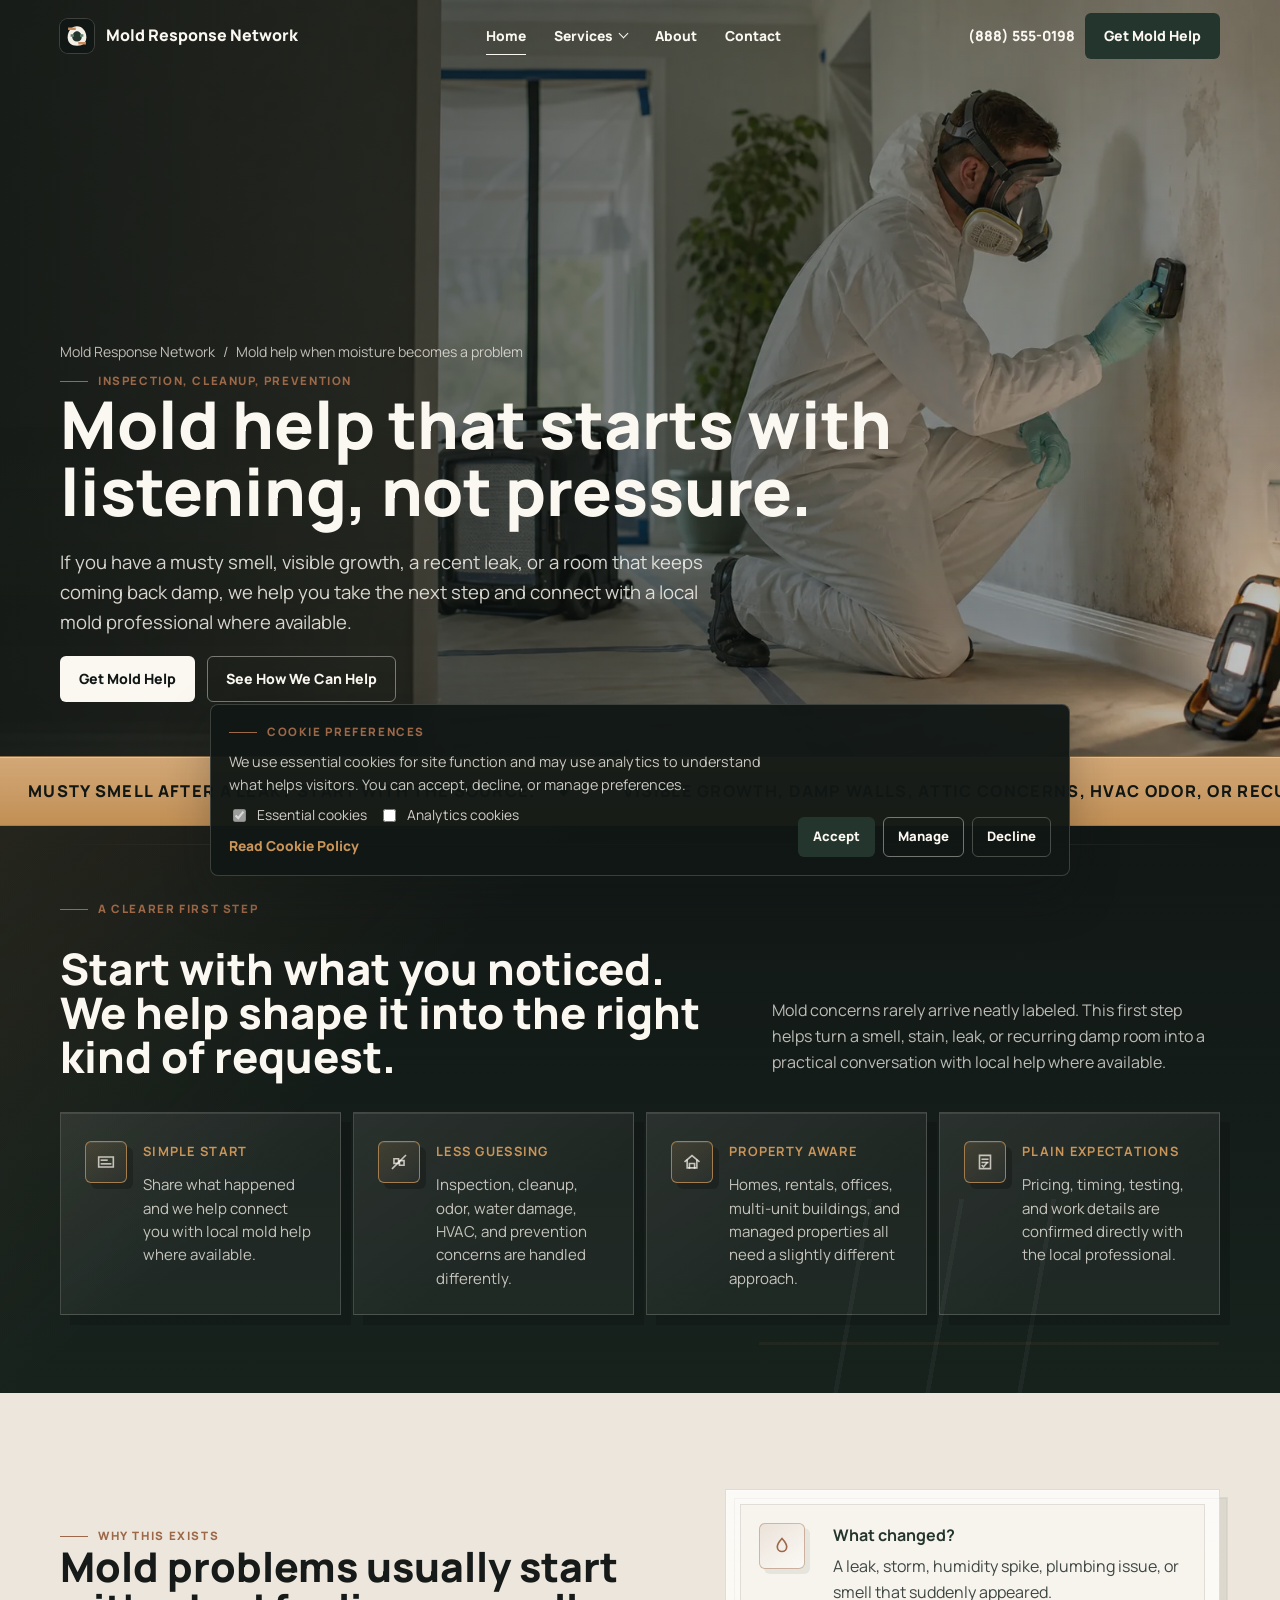
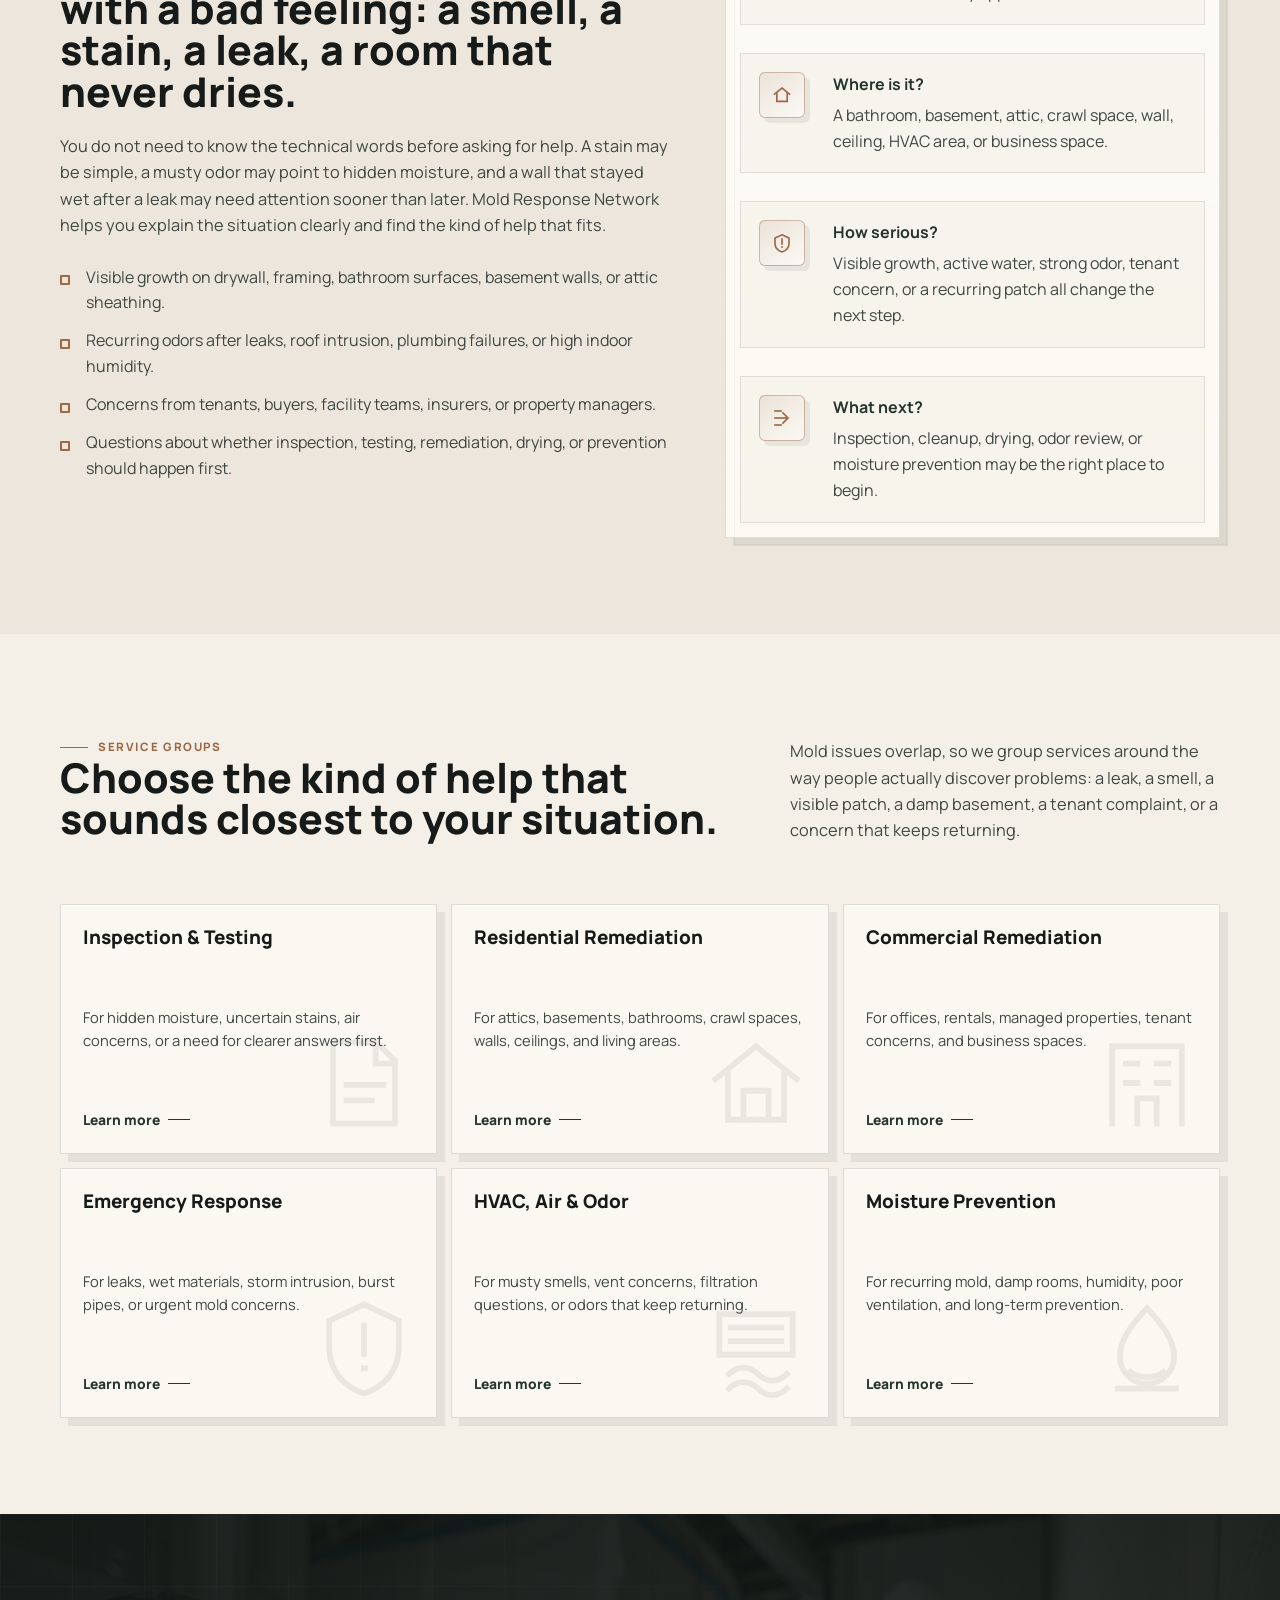
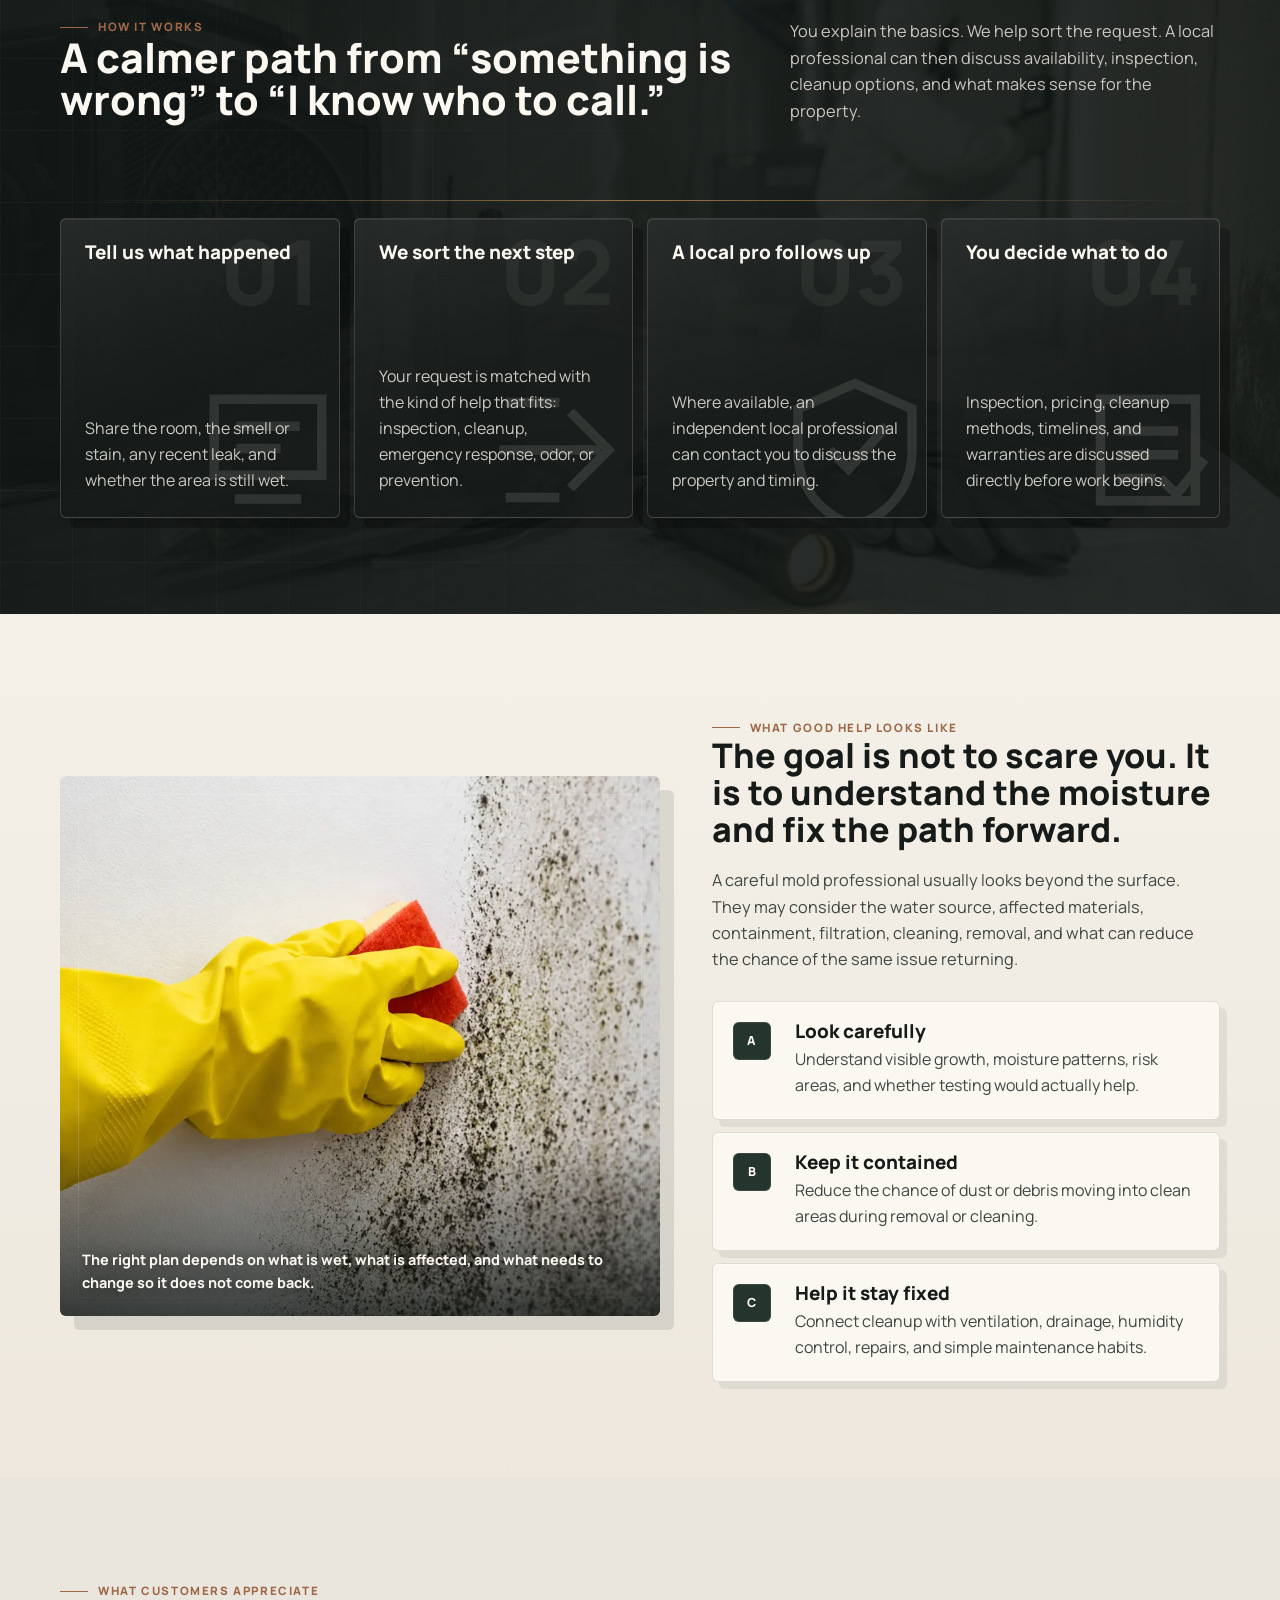
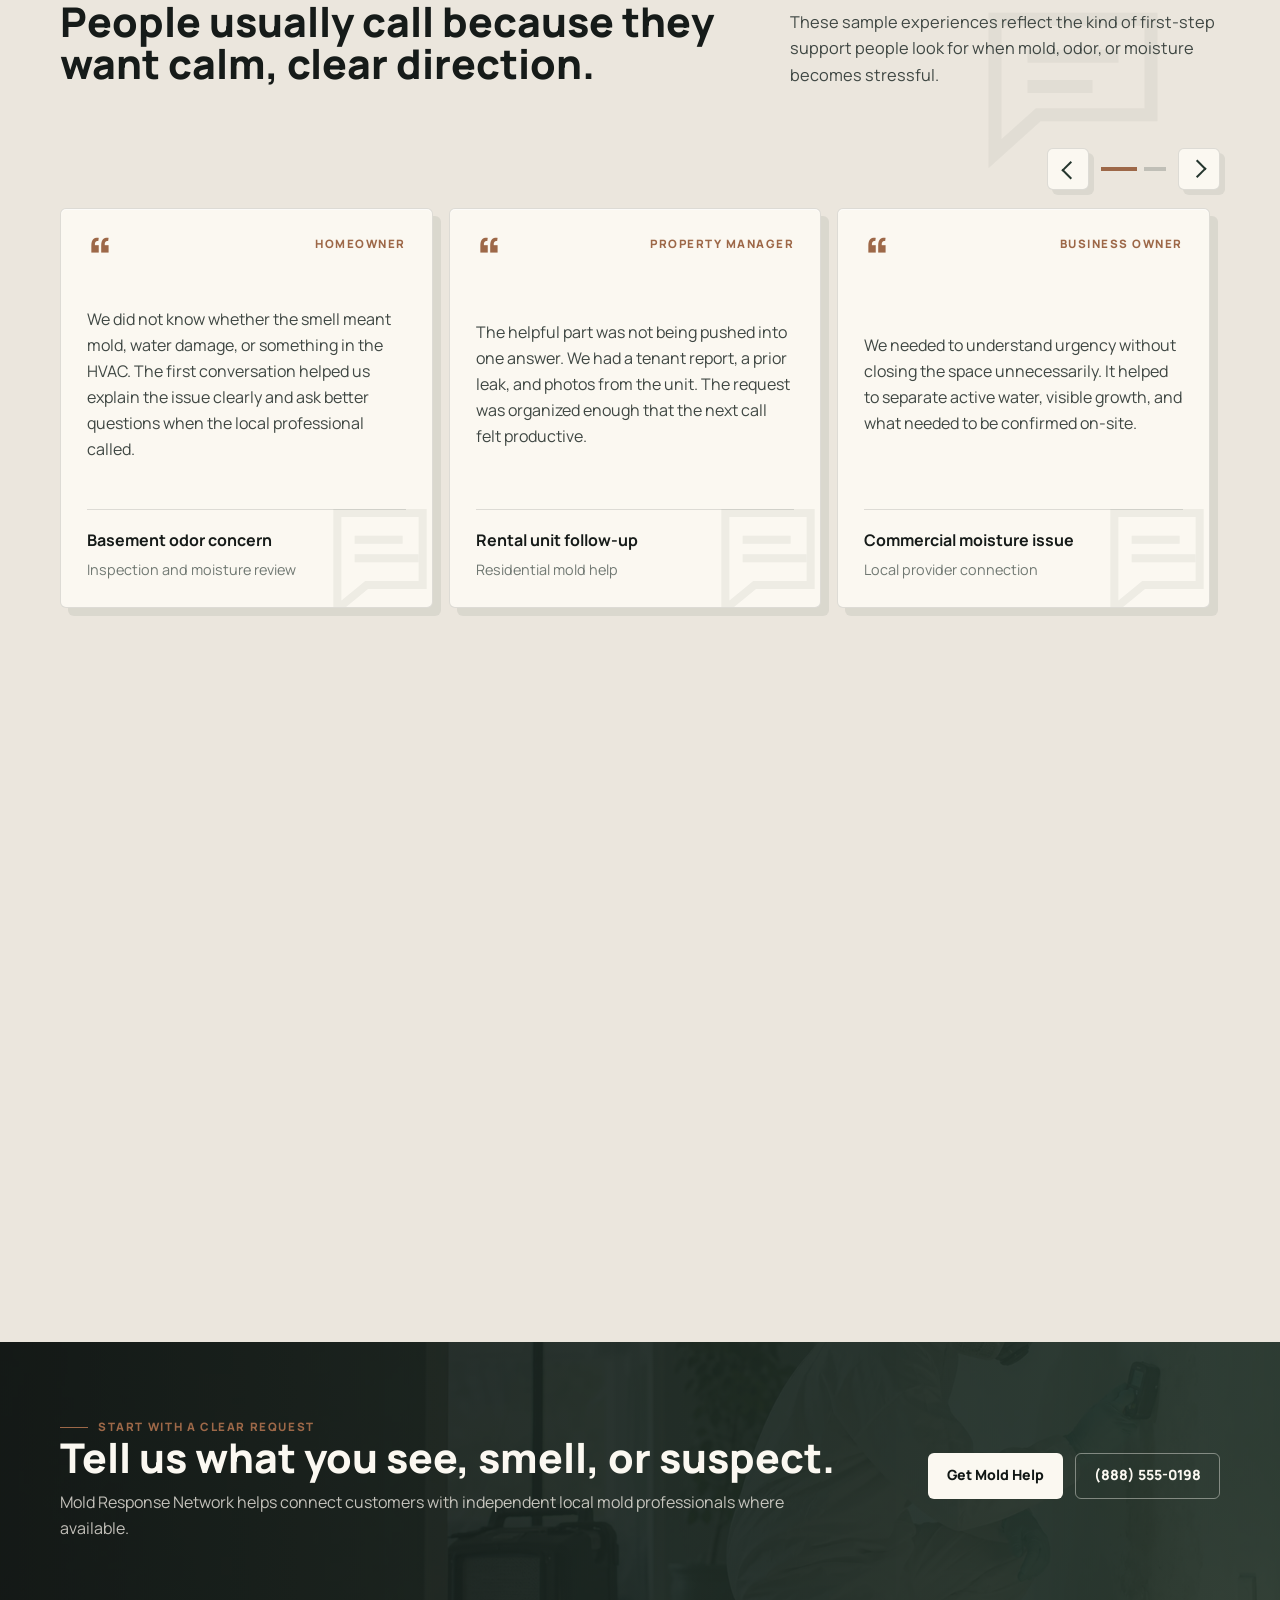
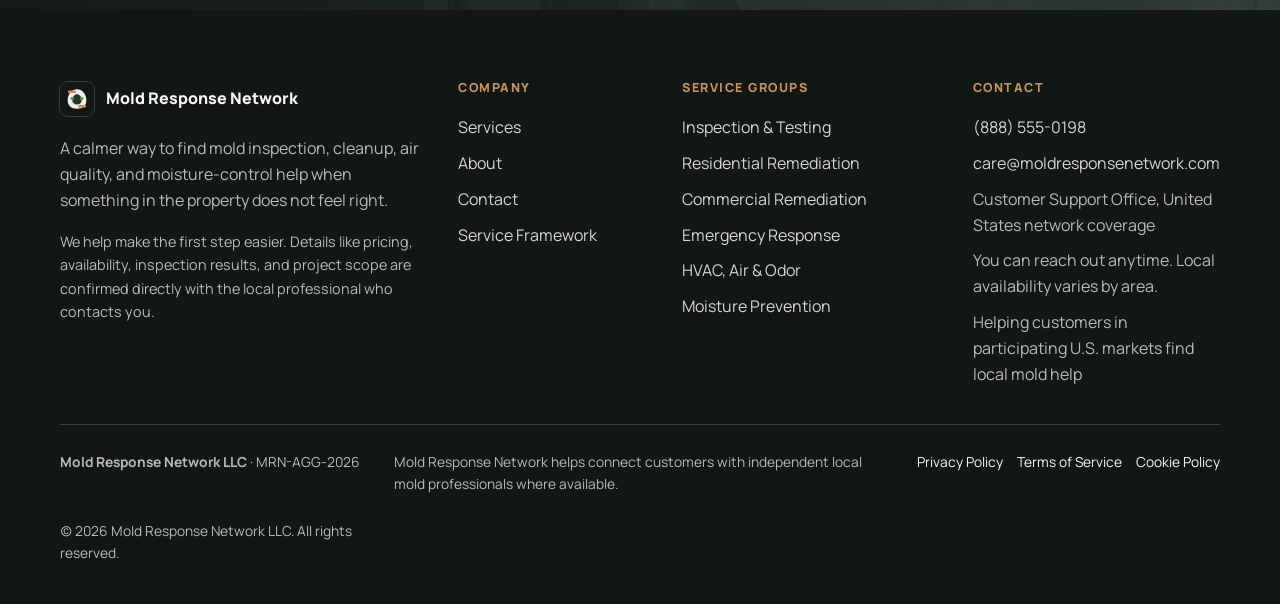
==== commit 98a01c6a: "+" ====
--- a/index.html
+++ b/index.html
@@ -105,61 +105,32 @@
                 <a class="btn btn-outline-light" href="services.html" data-cta-secondary></a>
               </div>
             </div>
-            <aside class="hero-card" aria-label="Mold help overview">
-              <strong>A clearer first step</strong>
-              <p>
-                Tell us what you are seeing, smelling, or worried about. We will help point the request in the right direction
-                so you are not guessing alone.
-              </p>
-              <div class="signal-grid">
-                <div class="signal">
-                  <span class="signal-icon signal-icon-pro" aria-hidden="true">
-                    <svg viewBox="0 0 24 24" focusable="false">
-                      <path d="M12 3.5 18.5 7v5.2c0 4.1-2.7 7.7-6.5 8.8-3.8-1.1-6.5-4.7-6.5-8.8V7L12 3.5Z"></path>
-                      <path d="m9.2 12.2 1.8 1.8 3.9-4"></path>
-                    </svg>
-                  </span>
-                  <span>Who helps</span>
-                  <b>Local independent pros</b>
-                </div>
-                <div class="signal">
-                  <span class="signal-icon signal-icon-clock" aria-hidden="true">
-                    <svg viewBox="0 0 24 24" focusable="false">
-                      <circle cx="12" cy="12" r="8.2"></circle>
-                      <path d="M12 7.8v4.6l3 1.8"></path>
-                    </svg>
-                  </span>
-                  <span>When to reach out</span>
-                  <b data-business-hours></b>
-                </div>
-                <div class="signal">
-                  <span class="signal-icon signal-icon-source" aria-hidden="true">
-                    <svg viewBox="0 0 24 24" focusable="false">
-                      <path d="M12 3.5c3.1 3.2 4.8 5.8 4.8 8.5a4.8 4.8 0 1 1-9.6 0c0-2.7 1.7-5.3 4.8-8.5Z"></path>
-                      <path d="M9.5 14.5c1.3 1.1 3.7 1.1 5 0"></path>
-                    </svg>
-                  </span>
-                  <span>What matters</span>
-                  <b>Source, safety, next step</b>
-                </div>
-                <div class="signal">
-                  <span class="signal-icon signal-icon-home" aria-hidden="true">
-                    <svg viewBox="0 0 24 24" focusable="false">
-                      <path d="M4.5 11.2 12 5l7.5 6.2"></path>
-                      <path d="M6.7 10.2v8.2h10.6v-8.2"></path>
-                      <path d="M9.6 18.4v-5h4.8v5"></path>
-                    </svg>
-                  </span>
-                  <span>Good for</span>
-                  <b>Residential and commercial</b>
-                </div>
-              </div>
-            </aside>
-          </div>
+          </div>
+        </div>
+      </section>
+
+      <section class="moving-banner" aria-label="Service note">
+        <div class="moving-banner-track">
+          <span>Musty smell after a leak? Start with the source.</span>
+          <span>Visible growth, damp walls, attic concerns, HVAC odor, or recurring moisture.</span>
+          <span>Tell us what changed. We help point the request in the right direction.</span>
+          <span>Local availability varies by area.</span>
+          <span>Musty smell after a leak? Start with the source.</span>
+          <span>Visible growth, damp walls, attic concerns, HVAC odor, or recurring moisture.</span>
+          <span>Tell us what changed. We help point the request in the right direction.</span>
+          <span>Local availability varies by area.</span>
         </div>
       </section>
 
       <section class="trust-strip" aria-label="Trust and service positioning">
+        <div class="trust-lead">
+          <span class="eyebrow">A clearer first step</span>
+          <h2>Start with what you noticed. We help shape it into the right kind of request.</h2>
+          <p>
+            Mold concerns rarely arrive neatly labeled. This first step helps turn a smell, stain, leak, or recurring damp room
+            into a practical conversation with local help where available.
+          </p>
+        </div>
         <div class="trust-grid">
           <div class="trust-item">
             <span class="trust-icon" aria-hidden="true">
--- a/css/pages/home.css
+++ b/css/pages/home.css
@@ -4,130 +4,169 @@
 
 .home-hero-grid {
   display: grid;
-  grid-template-columns: minmax(0, 0.92fr) 358px;
-  gap: 38px;
+  max-width: 880px;
   align-items: end;
 }
 
-.hero-card {
-  border: 1px solid rgba(255, 250, 242, 0.22);
-  background: rgba(17, 23, 21, 0.58);
-  backdrop-filter: blur(12px);
-  border-radius: var(--radius);
-  padding: 20px;
-  box-shadow: none;
-  transition: border-color 220ms ease, background 220ms ease, transform 220ms ease;
-}
-
-.hero-card:hover {
-  border-color: rgba(251, 248, 241, 0.34);
-  background: rgba(17, 23, 21, 0.64);
-  transform: translateY(-2px);
-}
-
-.hero-card strong {
-  display: block;
-  color: var(--amber);
-  font-size: 0.82rem;
+.moving-banner {
+  overflow: hidden;
+  background:
+    linear-gradient(180deg, rgba(255, 255, 255, 0.18), rgba(0, 0, 0, 0.04)),
+    var(--amber);
+  color: var(--charcoal);
+  border-top: 1px solid rgba(17, 23, 21, 0.28);
+  border-bottom: 1px solid rgba(17, 23, 21, 0.28);
+  box-shadow: inset 0 1px 0 rgba(255, 255, 255, 0.32);
+}
+
+.moving-banner-track {
+  display: flex;
+  width: max-content;
+  min-width: 200%;
+  animation: movingBanner 34s linear infinite;
+}
+
+.moving-banner span {
+  display: inline-flex;
+  align-items: center;
+  min-height: 68px;
+  padding: 18px 28px;
+  color: var(--charcoal);
+  font-size: 1.02rem;
+  font-weight: 900;
+  letter-spacing: 0.08em;
+  line-height: 1.25;
   text-transform: uppercase;
-  letter-spacing: 0.1em;
-  margin-bottom: 10px;
-}
-
-.hero-card p {
-  font-size: 0.92rem;
-  margin-bottom: 14px;
-}
-
-.signal-grid {
+  white-space: nowrap;
+}
+
+.moving-banner span::after {
+  content: "";
+  width: 7px;
+  height: 7px;
+  margin-left: 24px;
+  background: var(--charcoal);
+  transform: rotate(45deg);
+}
+
+.moving-banner:hover .moving-banner-track {
+  animation-play-state: paused;
+}
+
+@keyframes movingBanner {
+  from {
+    transform: translateX(0);
+  }
+
+  to {
+    transform: translateX(-50%);
+  }
+}
+
+.home-page .trust-strip {
+  margin-top: 0;
+  padding: 74px 0 78px;
+  border: 0;
+  background:
+    linear-gradient(135deg, rgba(201, 149, 89, 0.11), rgba(201, 149, 89, 0) 32%),
+    linear-gradient(180deg, #111715 0%, #17221d 100%);
+  position: relative;
+  overflow: hidden;
+}
+
+.home-page .trust-strip::before {
+  content: "";
+  position: absolute;
+  inset: 18px calc((100vw - var(--container)) / 2) auto;
+  height: 1px;
+  background: linear-gradient(90deg, transparent, rgba(251, 248, 241, 0.22), transparent);
+}
+
+.home-page .trust-strip::after {
+  content: "";
+  position: absolute;
+  right: calc((100vw - var(--container)) / 2);
+  bottom: -86px;
+  width: min(460px, 38vw);
+  height: 280px;
+  background:
+    linear-gradient(90deg, transparent 0 18%, rgba(251, 248, 241, 0.045) 18% 19%, transparent 19% 38%, rgba(251, 248, 241, 0.045) 38% 39%, transparent 39% 58%, rgba(251, 248, 241, 0.045) 58% 59%, transparent 59%),
+    linear-gradient(0deg, transparent 0 22%, rgba(201, 149, 89, 0.09) 22% 23%, transparent 23% 48%, rgba(201, 149, 89, 0.07) 48% 49%, transparent 49%);
+  opacity: 0.9;
+  transform: skewX(-10deg);
+  pointer-events: none;
+}
+
+.trust-lead {
+  width: var(--container);
+  margin: 0 auto 32px;
   display: grid;
-  grid-template-columns: repeat(2, 1fr);
-  gap: 8px;
-}
-
-.signal {
-  padding: 11px;
-  border: 1px solid rgba(255, 250, 242, 0.16);
-  border-radius: var(--radius);
-  min-height: 132px;
-  display: grid;
-  grid-template-rows: auto auto 1fr;
-  align-content: start;
-  gap: 5px;
-  background: rgba(255, 255, 255, 0.025);
-  transition: border-color 180ms ease, background 180ms ease, transform 180ms ease;
-}
-
-.signal:hover {
-  border-color: rgba(201, 149, 89, 0.58);
-  background: rgba(201, 149, 89, 0.07);
-  transform: translateY(-2px);
-}
-
-.signal:hover .signal-icon {
-  border-color: rgba(201, 149, 89, 0.95);
-  background: rgba(201, 149, 89, 0.14);
-}
-
-.signal span {
-  display: block;
-  color: rgba(255, 250, 242, 0.66);
-  font-size: 0.72rem;
-}
-
-.signal .signal-icon {
-  width: 28px;
-  height: 28px;
-  display: inline-grid;
-  place-items: center;
-  border: 1px solid rgba(255, 250, 242, 0.18);
-  border-radius: var(--radius);
-  color: var(--amber);
-  background: rgba(201, 149, 89, 0.08);
+  grid-template-columns: minmax(0, 0.92fr) minmax(280px, 0.62fr);
+  gap: 46px;
+  align-items: end;
+  position: relative;
+  z-index: 1;
+}
+
+.trust-lead .eyebrow {
+  grid-column: 1 / -1;
+  margin-bottom: -18px;
+}
+
+.trust-lead h2 {
+  color: var(--surface);
+  max-width: 760px;
+  margin-bottom: 0;
+  font-size: clamp(2rem, 3.4vw, 3.45rem);
+}
+
+.trust-lead p {
   margin-bottom: 4px;
-}
-
-.signal .signal-icon svg {
-  width: 16px;
-  height: 16px;
-  fill: none;
-  stroke: currentColor;
-  stroke-width: 1.8;
-  stroke-linecap: round;
-  stroke-linejoin: round;
-}
-
-.signal b {
-  color: var(--surface);
-  line-height: 1.25;
-  font-size: 0.94rem;
+  color: rgba(255, 250, 242, 0.72);
+  font-size: 1rem;
+}
+
+.home-page .trust-grid {
+  position: relative;
+  z-index: 1;
+  gap: 12px;
 }
 
 .trust-item {
   position: relative;
-  padding-left: 72px;
-  background:
-    linear-gradient(180deg, rgba(255, 255, 255, 0.035), rgba(255, 255, 255, 0)),
-    rgba(255, 255, 255, 0.015);
+  min-height: 190px;
+  padding: 28px 24px 24px 82px;
+  border: 1px solid rgba(251, 248, 241, 0.16);
+  background:
+    linear-gradient(145deg, rgba(255, 255, 255, 0.07), rgba(255, 255, 255, 0.018) 62%),
+    rgba(255, 255, 255, 0.025);
   box-shadow:
-    inset 0 1px 0 rgba(255, 255, 255, 0.08),
-    inset 0 -1px 0 rgba(0, 0, 0, 0.22);
-  transition: background 180ms ease, transform 180ms ease;
+    10px 10px 0 rgba(0, 0, 0, 0.16),
+    inset 0 1px 0 rgba(255, 255, 255, 0.1);
+  transition: background 180ms ease, transform 180ms ease, border-color 180ms ease, box-shadow 180ms ease;
+}
+
+.trust-item:last-child {
+  border-right: 1px solid rgba(251, 248, 241, 0.16);
 }
 
 .trust-item:hover {
   background:
-    linear-gradient(180deg, rgba(255, 255, 255, 0.055), rgba(255, 255, 255, 0.01)),
-    rgba(201, 149, 89, 0.035);
-  transform: translateY(-2px);
+    linear-gradient(145deg, rgba(201, 149, 89, 0.16), rgba(255, 255, 255, 0.028) 68%),
+    rgba(255, 255, 255, 0.035);
+  border-color: rgba(201, 149, 89, 0.42);
+  box-shadow:
+    13px 13px 0 rgba(0, 0, 0, 0.2),
+    inset 0 1px 0 rgba(255, 255, 255, 0.12);
+  transform: translate(-2px, -2px);
 }
 
 .trust-icon {
   position: absolute;
-  left: 22px;
-  top: 24px;
-  width: 34px;
-  height: 34px;
+  left: 24px;
+  top: 28px;
+  width: 42px;
+  height: 42px;
   display: grid;
   place-items: center;
   border: 1px solid rgba(201, 149, 89, 0.75);
@@ -141,13 +180,25 @@
 }
 
 .trust-icon svg {
-  width: 19px;
-  height: 19px;
+  width: 22px;
+  height: 22px;
   fill: none;
   stroke: currentColor;
   stroke-width: 1.75;
   stroke-linecap: square;
   stroke-linejoin: miter;
+}
+
+.trust-item strong {
+  font-size: 0.8rem;
+  margin-bottom: 12px;
+}
+
+.trust-item span:not(.trust-icon) {
+  display: block;
+  color: rgba(255, 250, 242, 0.74);
+  font-size: 0.94rem;
+  line-height: 1.55;
 }
 
 .diagnostic-panel {
@@ -270,11 +321,11 @@
 .category-strip a::before {
   content: "";
   position: absolute;
-  right: -18px;
-  bottom: -22px;
-  width: 150px;
-  height: 150px;
-  opacity: 0.08;
+  right: 14px;
+  bottom: 12px;
+  width: 116px;
+  height: 116px;
+  opacity: 0.07;
   background: currentColor;
   mask: var(--category-print) center / contain no-repeat;
   -webkit-mask: var(--category-print) center / contain no-repeat;
@@ -321,8 +372,8 @@
 }
 
 .category-strip a:hover::before {
-  opacity: 0.13;
-  transform: translate(-6px, -6px) scale(1.05);
+  opacity: 0.12;
+  transform: translate(-4px, -4px) scale(1.04);
 }
 
 .category-title {
@@ -366,6 +417,19 @@
     grid-template-columns: 1fr;
   }
 
+  .trust-lead {
+    grid-template-columns: 1fr;
+    gap: 18px;
+  }
+
+  .trust-lead .eyebrow {
+    margin-bottom: 0;
+  }
+
+  .trust-lead p {
+    max-width: 680px;
+  }
+
   .category-strip {
     grid-template-columns: repeat(2, 1fr);
   }
@@ -376,6 +440,23 @@
 }
 
 @media (max-width: 900px) {
+  .home-page .trust-strip {
+    padding: 52px 0 56px;
+  }
+
+  .home-page .trust-strip::after {
+    width: 70vw;
+    opacity: 0.5;
+  }
+
+  .trust-lead {
+    margin-bottom: 22px;
+  }
+
+  .trust-lead h2 {
+    font-size: clamp(1.72rem, 7vw, 2.45rem);
+  }
+
   .trust-item {
     min-height: auto;
     padding: 14px 16px;
@@ -387,6 +468,10 @@
       rgba(255, 255, 255, 0.012);
   }
 
+  .trust-item:last-child {
+    border-right: 0;
+  }
+
   .trust-strip .trust-icon {
     display: none !important;
   }
@@ -406,23 +491,51 @@
     padding-bottom: 30px;
   }
 
+  .home-page .trust-strip {
+    padding: 40px 0 42px;
+  }
+
+  .home-page .trust-strip::before,
+  .home-page .trust-strip::after {
+    display: none;
+  }
+
+  .trust-lead {
+    width: min(100% - 28px, var(--container));
+    gap: 12px;
+    margin-bottom: 16px;
+    text-align: center;
+  }
+
+  .trust-lead .eyebrow {
+    justify-content: center;
+  }
+
+  .trust-lead h2 {
+    font-size: 1.62rem;
+    line-height: 1.06;
+  }
+
+  .trust-lead p {
+    font-size: 0.88rem;
+    line-height: 1.5;
+  }
+
   .home-hero-grid {
     gap: 22px;
   }
 
-  .hero-card {
-    padding: 16px;
-  }
-
-  .hero-card strong {
-    margin-bottom: 8px;
-    font-size: 0.76rem;
-  }
-
-  .hero-card p {
-    margin-bottom: 12px;
-    font-size: 0.86rem;
-    line-height: 1.5;
+  .moving-banner span {
+    min-height: 54px;
+    padding: 13px 20px;
+    font-size: 0.82rem;
+    letter-spacing: 0.06em;
+  }
+
+  .moving-banner span::after {
+    width: 6px;
+    height: 6px;
+    margin-left: 18px;
   }
 
   .diagnostic-row {
@@ -435,37 +548,6 @@
     margin-bottom: 4px;
     font-size: 0.72rem;
     letter-spacing: 0.11em;
-  }
-
-  .signal-grid {
-    grid-template-columns: repeat(2, minmax(0, 1fr));
-    gap: 7px;
-  }
-
-  .signal {
-    min-height: 104px;
-    padding: 9px;
-    gap: 4px;
-  }
-
-  .signal .signal-icon {
-    width: 24px;
-    height: 24px;
-    margin-bottom: 2px;
-  }
-
-  .signal .signal-icon svg {
-    width: 14px;
-    height: 14px;
-  }
-
-  .signal span {
-    font-size: 0.68rem;
-  }
-
-  .signal b {
-    font-size: 0.82rem;
-    line-height: 1.22;
   }
 
   .process-section .process-grid {
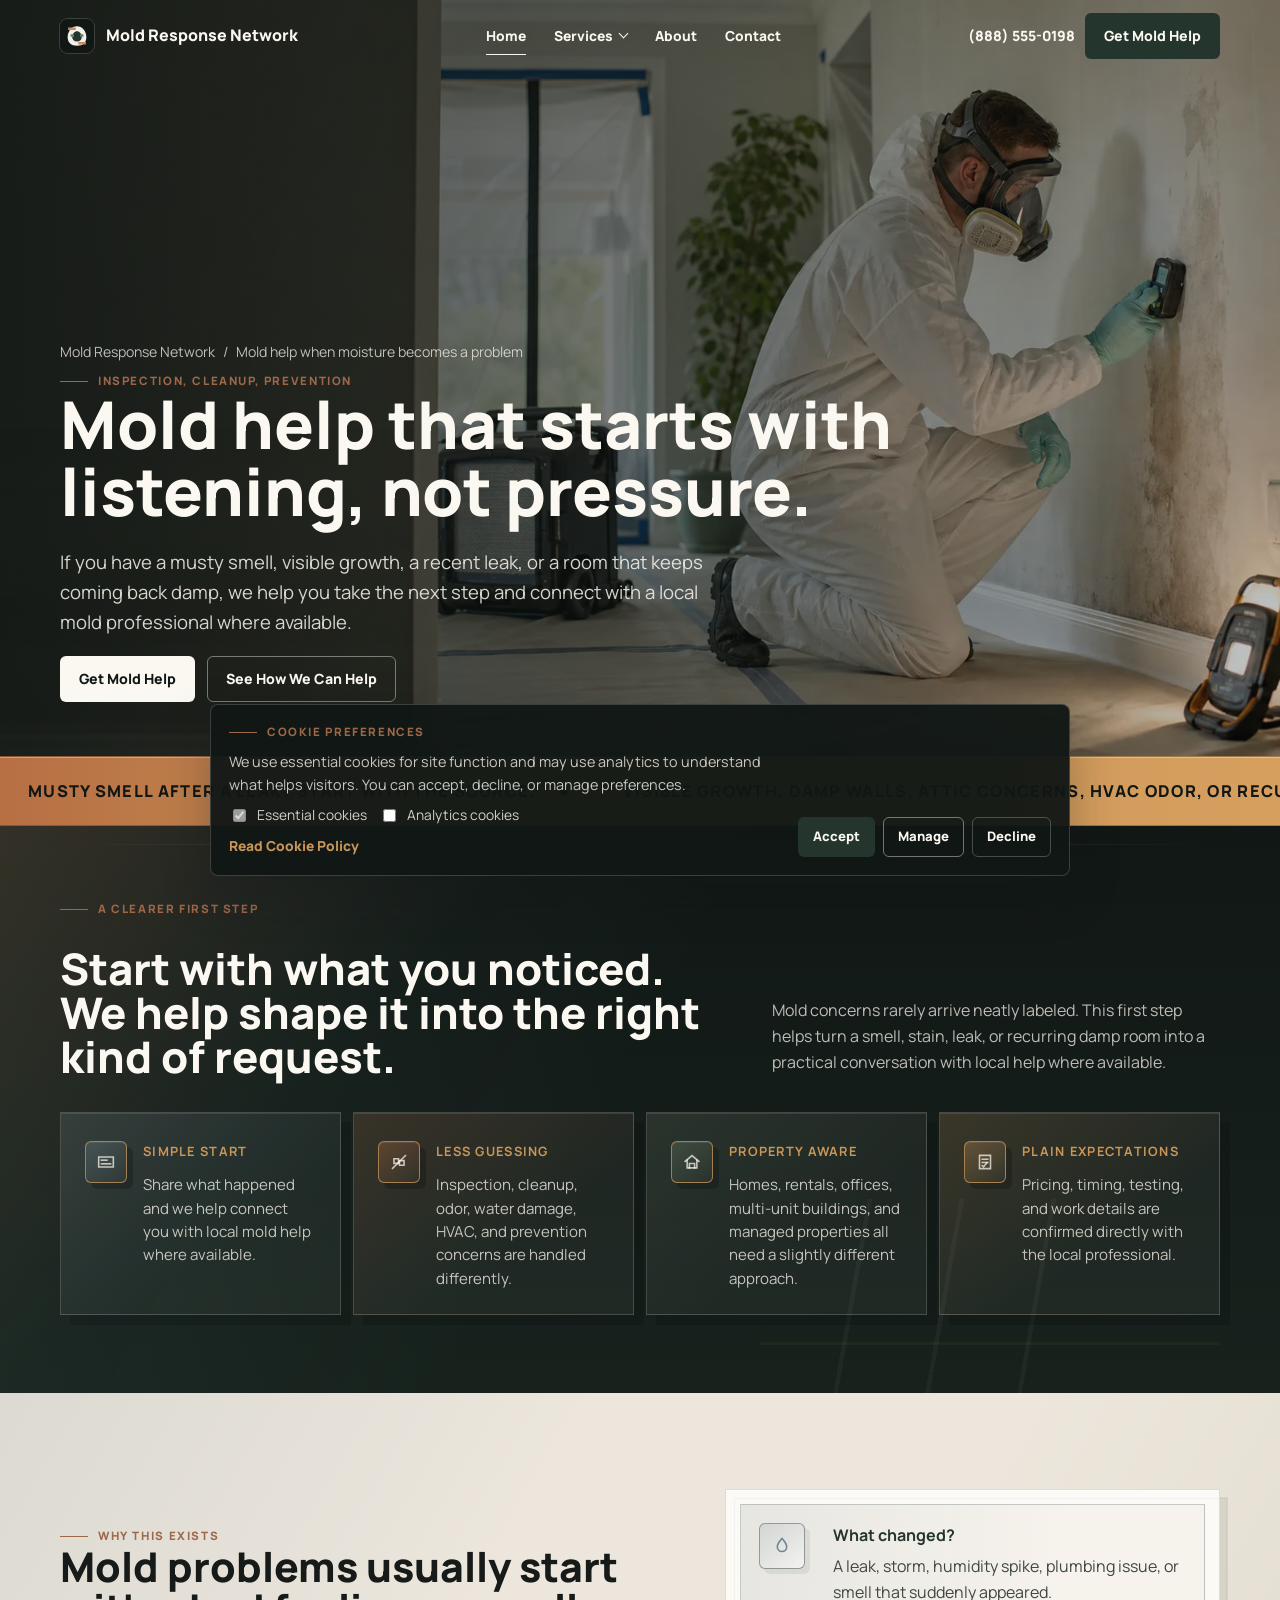
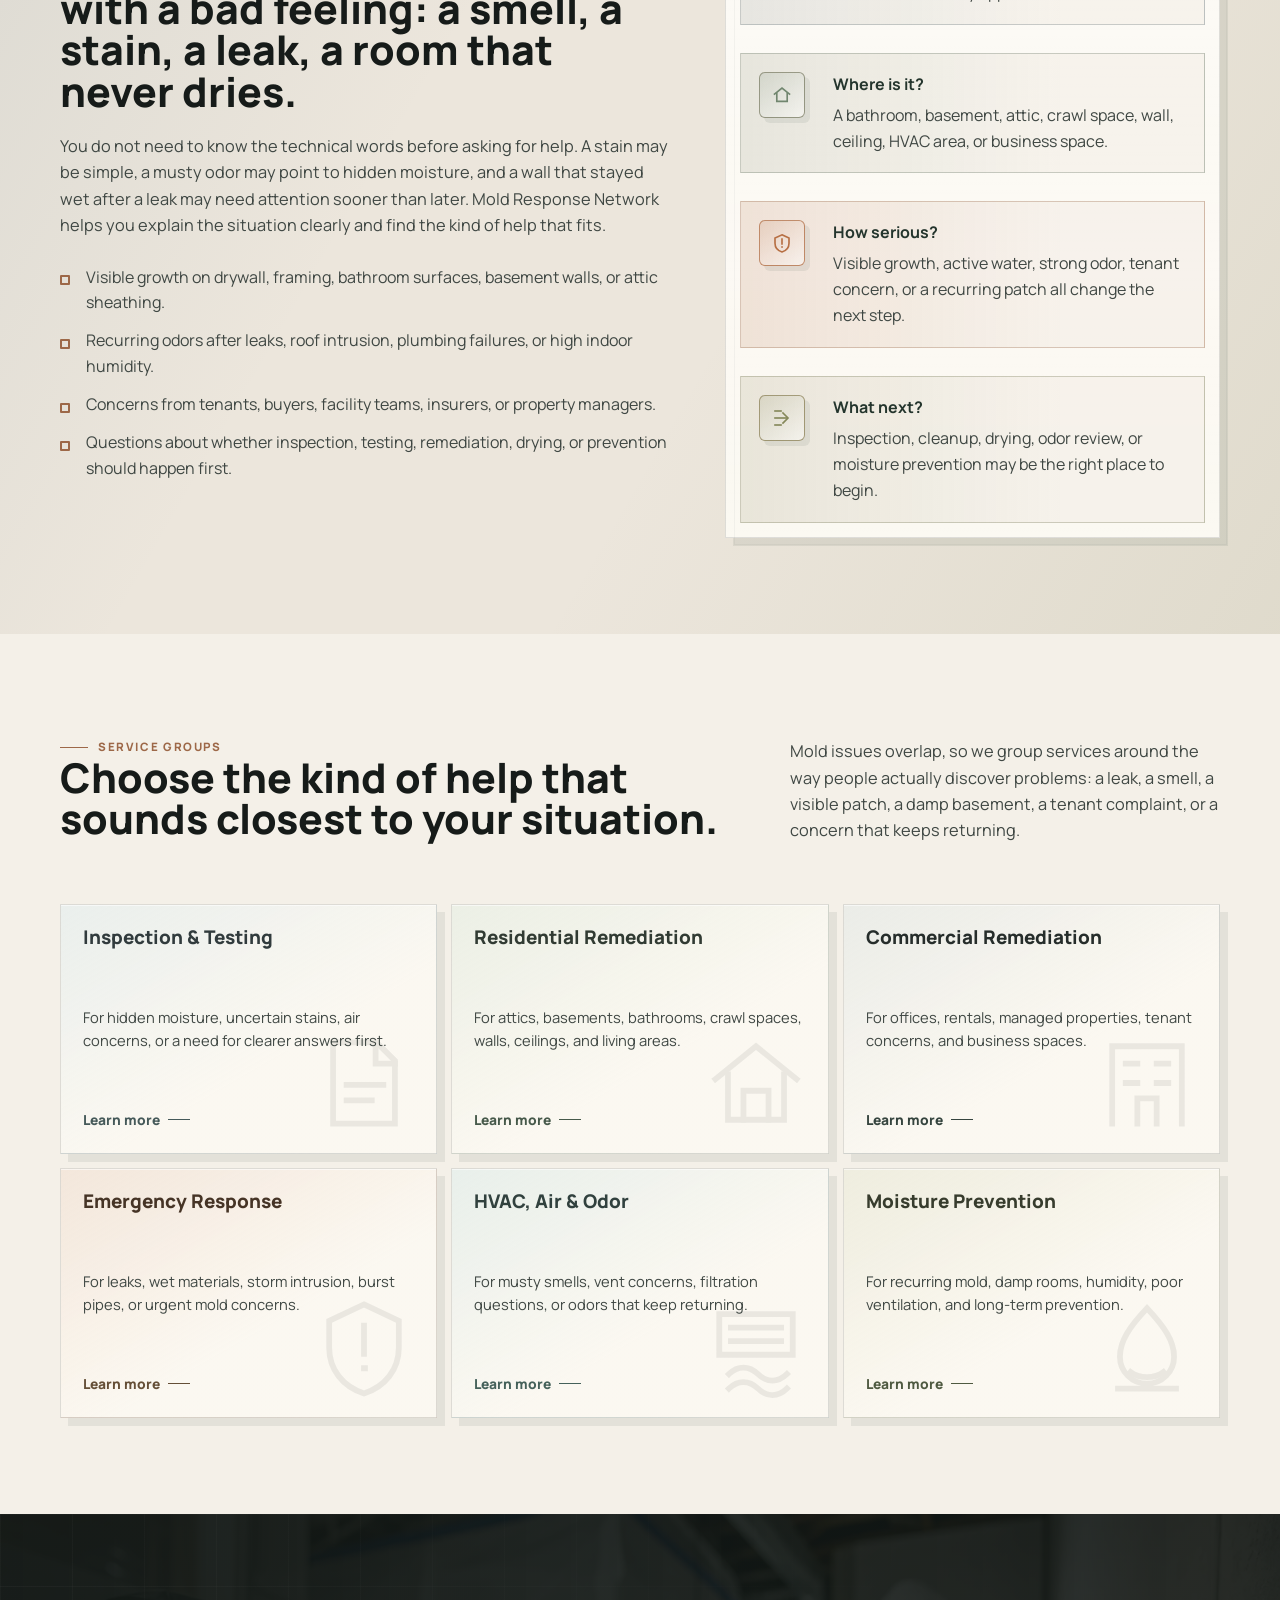
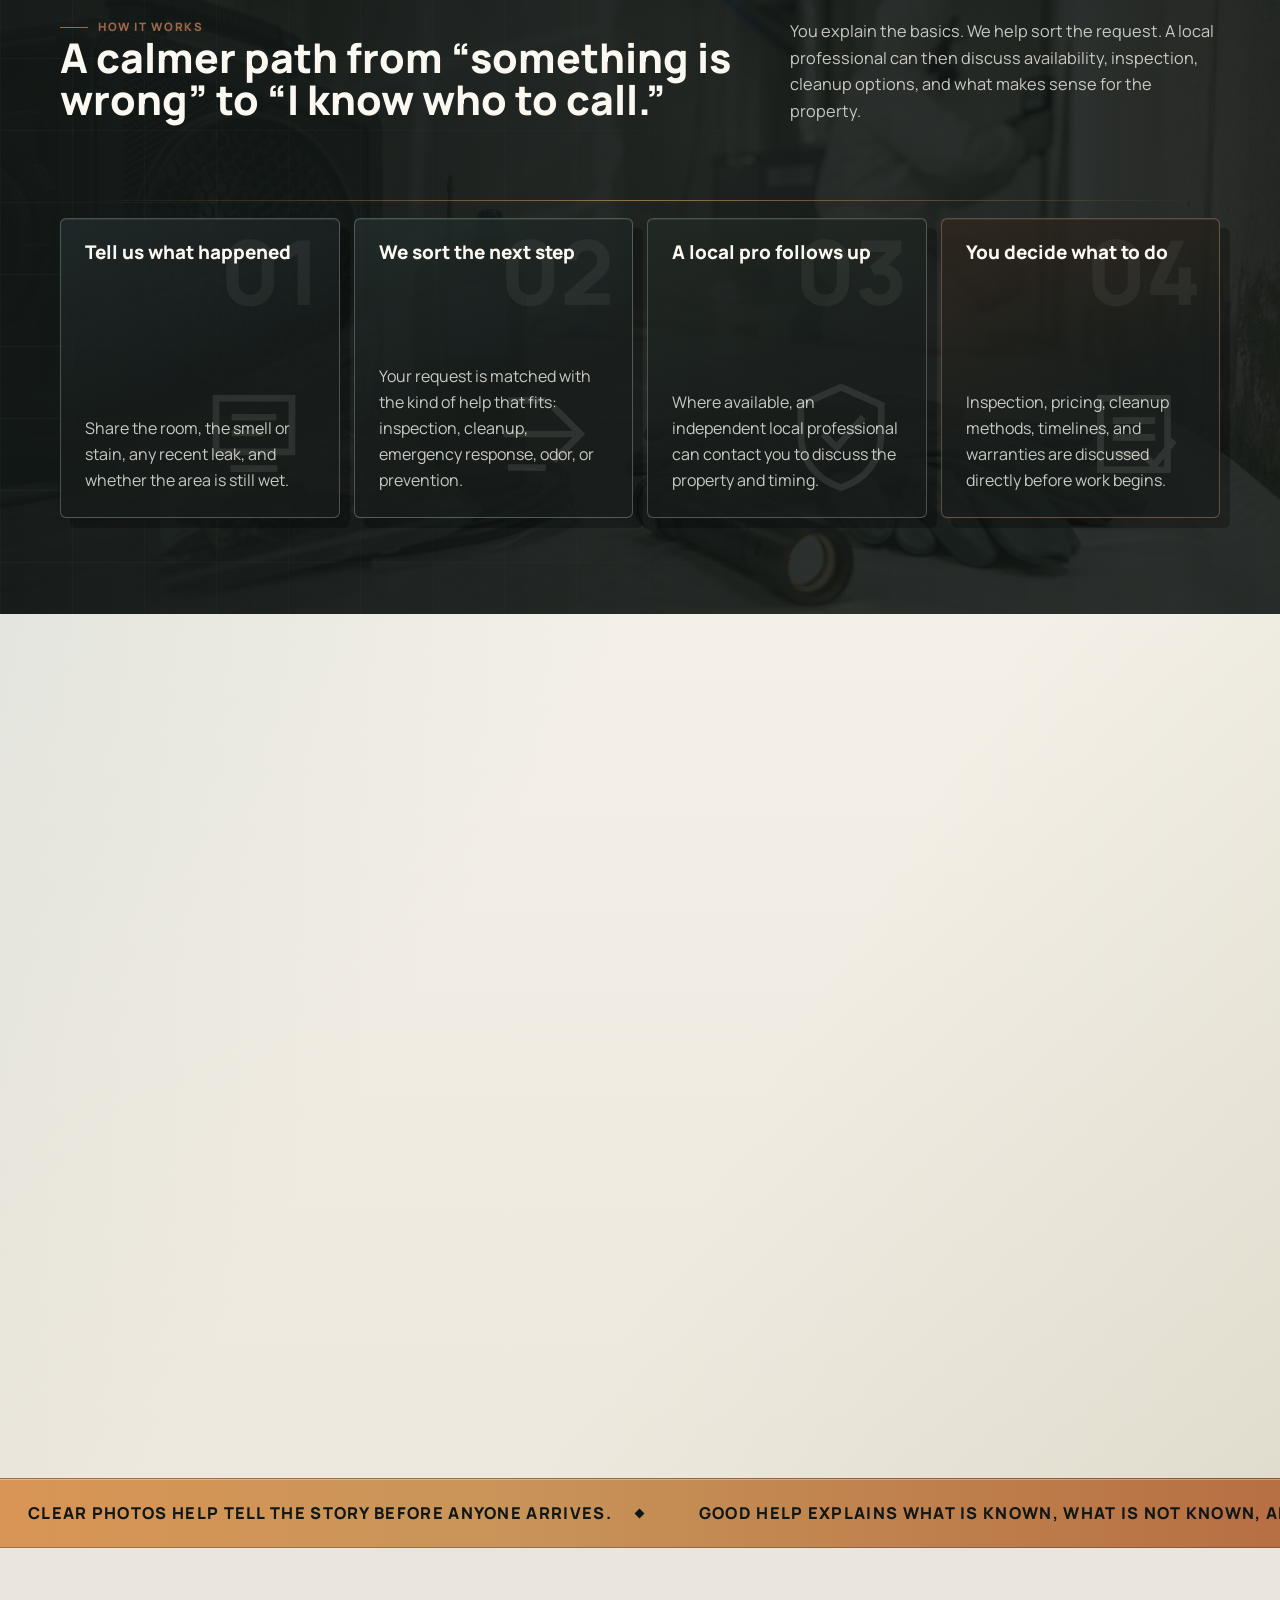
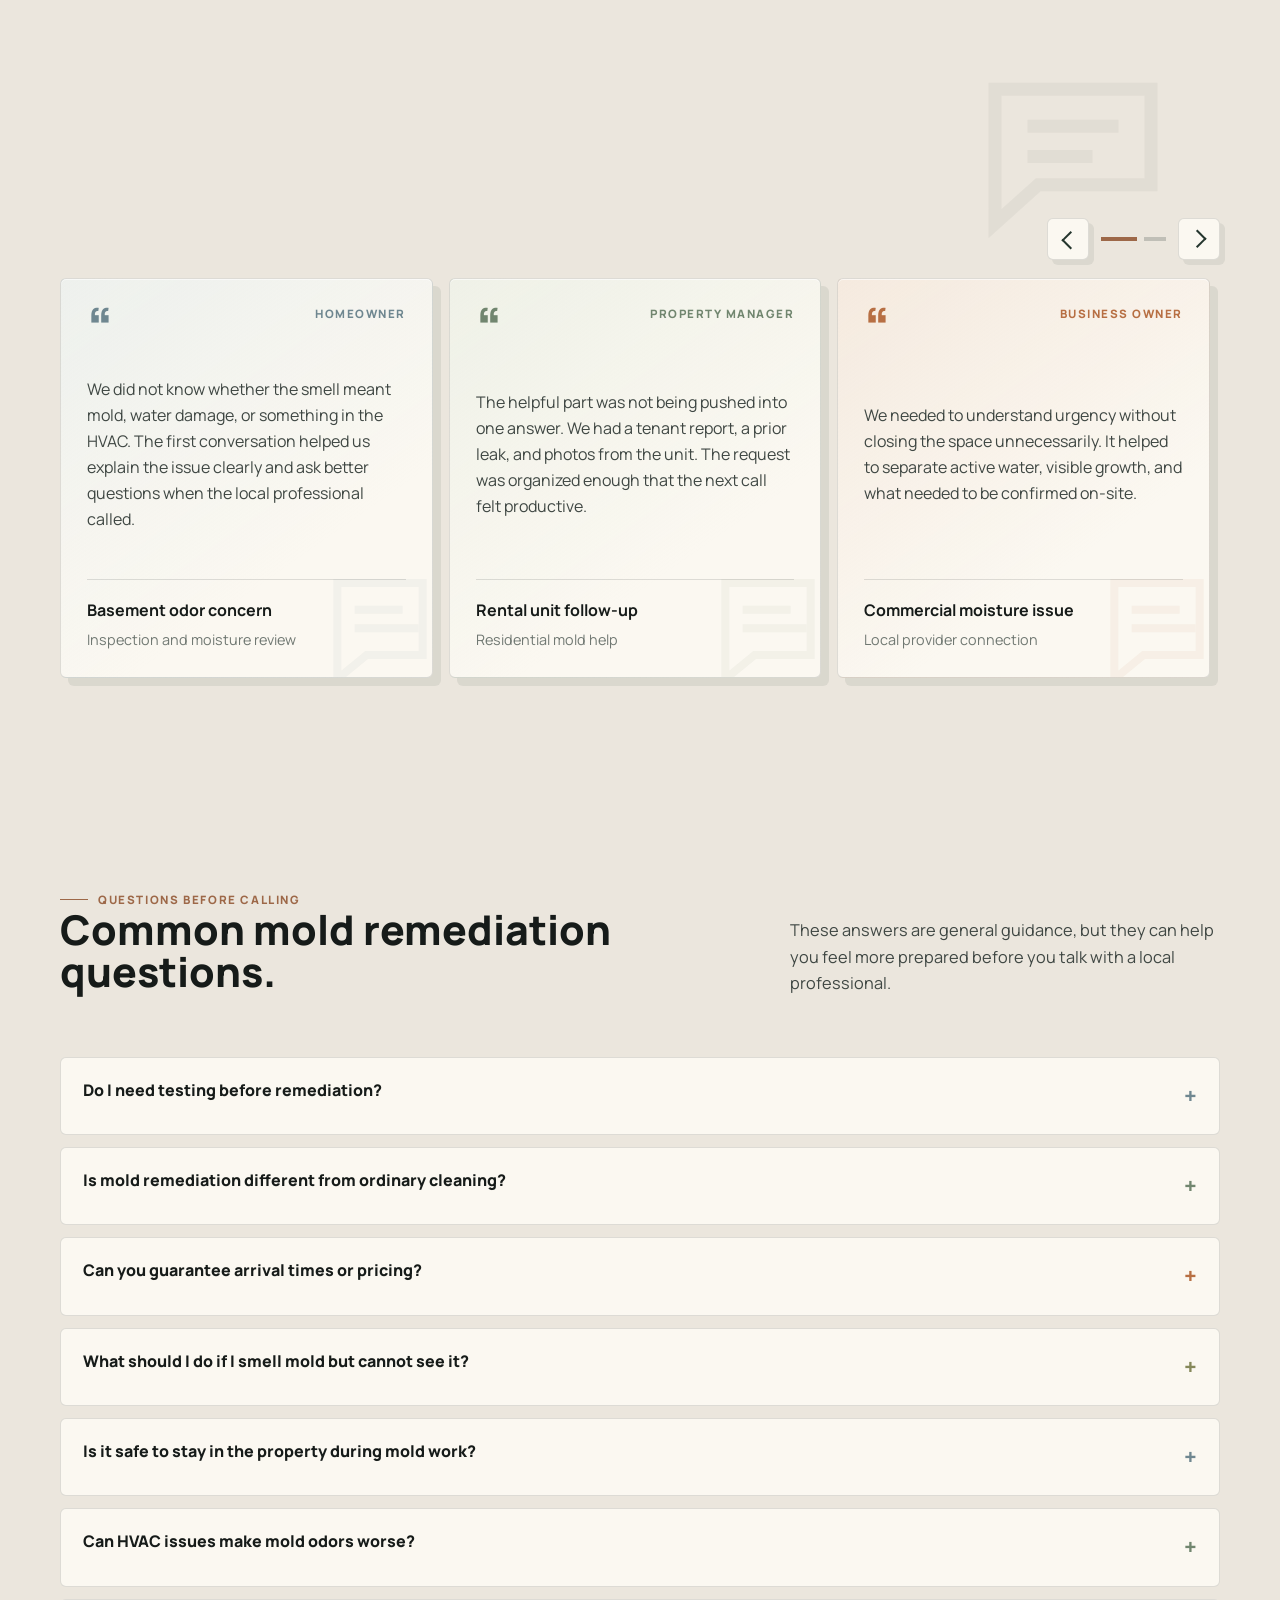
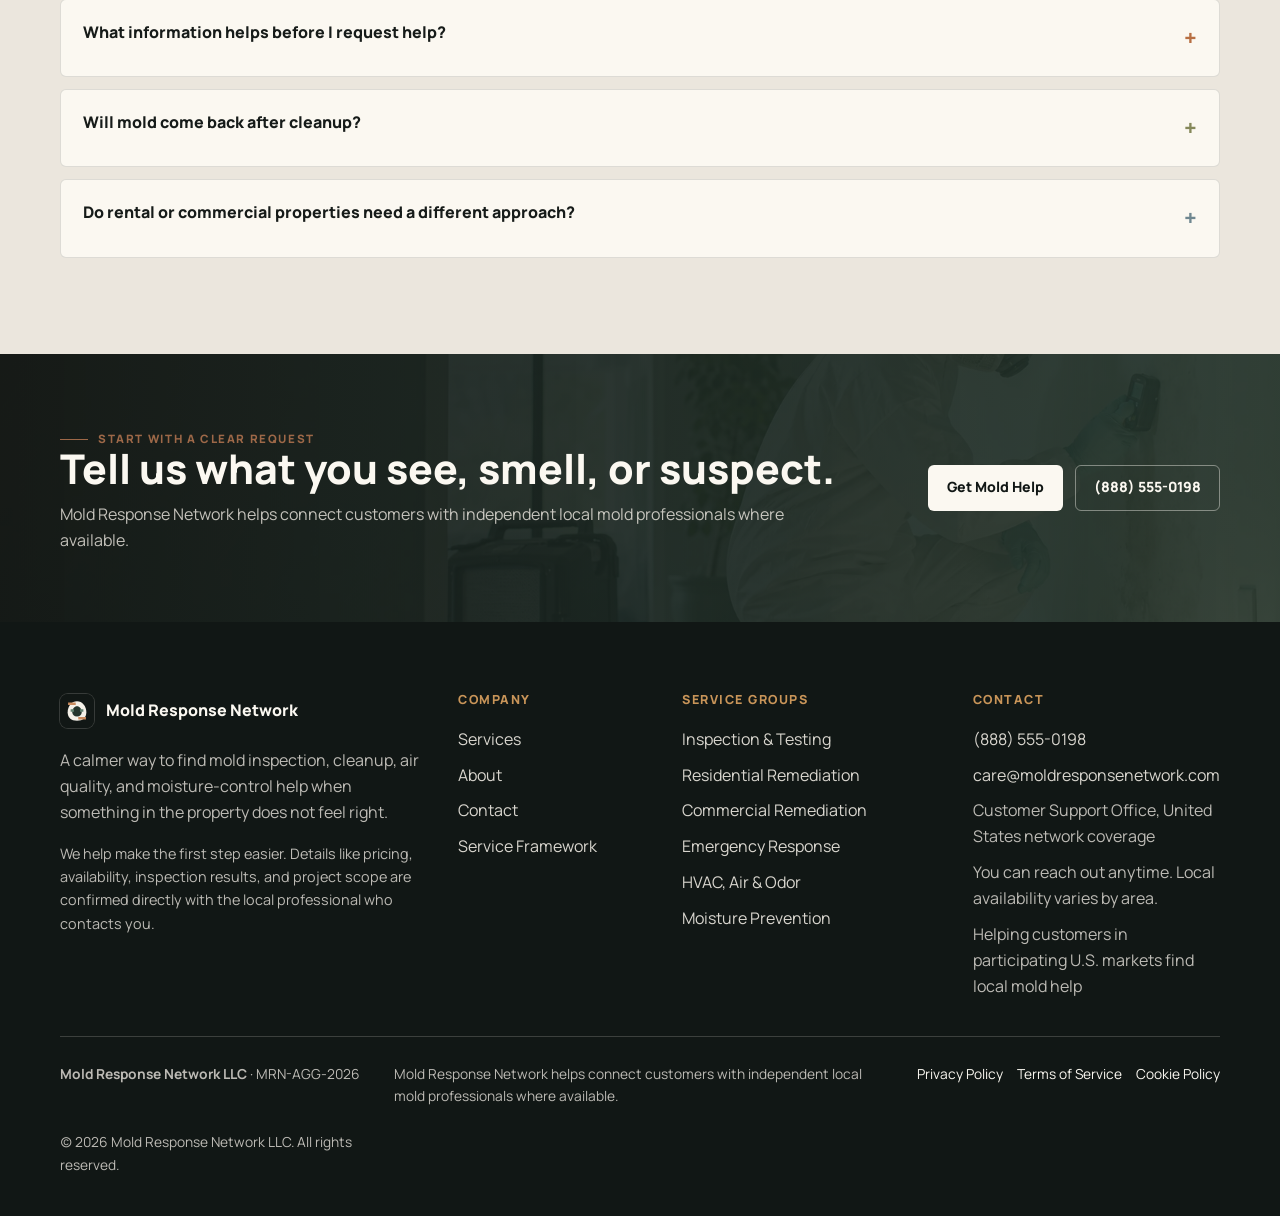
==== commit 26b46884: "+" ====
--- a/index.html
+++ b/index.html
@@ -359,6 +359,19 @@
         </div>
       </section>
 
+      <section class="moving-banner moving-banner-calm" aria-label="Customer experience note">
+        <div class="moving-banner-track">
+          <span>Clear photos help tell the story before anyone arrives.</span>
+          <span>Good help explains what is known, what is not known, and what should happen next.</span>
+          <span>No scare tactics. Just moisture, materials, timing, and practical options.</span>
+          <span>Ask about containment, drying, cleanup, prevention, and documentation.</span>
+          <span>Clear photos help tell the story before anyone arrives.</span>
+          <span>Good help explains what is known, what is not known, and what should happen next.</span>
+          <span>No scare tactics. Just moisture, materials, timing, and practical options.</span>
+          <span>Ask about containment, drying, cleanup, prevention, and documentation.</span>
+        </div>
+      </section>
+
       <section class="section mist testimonials-section">
         <div class="container">
           <div class="section-lead" data-reveal>
@@ -502,6 +515,42 @@
                 <p>No. <span data-company-name></span> helps connect inquiries. Availability, inspection fees, estimates, project timelines, and warranties are set directly by independent local professionals.</p>
               </div>
             </article>
+            <article class="faq-item" data-faq>
+              <button type="button" aria-expanded="false">What should I do if I smell mold but cannot see it?</button>
+              <div data-faq-panel hidden>
+                <p>A persistent musty odor can be a moisture clue even when growth is hidden. Note where the smell is strongest, whether it changes after rain or HVAC use, and whether nearby walls, flooring, cabinets, or vents feel damp.</p>
+              </div>
+            </article>
+            <article class="faq-item" data-faq>
+              <button type="button" aria-expanded="false">Is it safe to stay in the property during mold work?</button>
+              <div data-faq-panel hidden>
+                <p>It depends on the affected area, occupants, containment needs, and the type of work planned. Ask the local professional about access, filtration, isolation of the work area, and whether sensitive occupants should avoid the space.</p>
+              </div>
+            </article>
+            <article class="faq-item" data-faq>
+              <button type="button" aria-expanded="false">Can HVAC issues make mold odors worse?</button>
+              <div data-faq-panel hidden>
+                <p>Sometimes. Air movement, dirty components, condensation, poor filtration, or duct-related moisture can spread odors or make a problem feel larger. HVAC concerns should be described separately from visible wall or ceiling growth.</p>
+              </div>
+            </article>
+            <article class="faq-item" data-faq>
+              <button type="button" aria-expanded="false">What information helps before I request help?</button>
+              <div data-faq-panel hidden>
+                <p>Helpful details include when the issue started, whether there was a leak or storm, which rooms are affected, photos of visible staining or growth, recent repairs, odor patterns, and whether tenants, buyers, or insurers are involved.</p>
+              </div>
+            </article>
+            <article class="faq-item" data-faq>
+              <button type="button" aria-expanded="false">Will mold come back after cleanup?</button>
+              <div data-faq-panel hidden>
+                <p>Cleanup is only part of the answer. Recurrence is more likely if moisture, drainage, ventilation, plumbing, roof intrusion, or humidity problems remain. A good next step should include what can reduce the chance of the issue returning.</p>
+              </div>
+            </article>
+            <article class="faq-item" data-faq>
+              <button type="button" aria-expanded="false">Do rental or commercial properties need a different approach?</button>
+              <div data-faq-panel hidden>
+                <p>Often, yes. Rentals, offices, and managed buildings may involve access scheduling, occupant communication, documentation, business continuity, and responsibility questions that are different from a single-family home.</p>
+              </div>
+            </article>
           </div>
         </div>
       </section>
--- a/css/base.css
+++ b/css/base.css
@@ -11,6 +11,17 @@
   --forest: #24352d;
   --copper: #9d6848;
   --amber: #c99559;
+  --water: #6f8790;
+  --water-soft: #dce7e8;
+  --sage-accent: #71866f;
+  --sage-soft: #dfe8db;
+  --rust: #b76f43;
+  --rust-soft: #edd8c8;
+  --air: #6f9894;
+  --air-soft: #d9e8e5;
+  --olive: #85885a;
+  --olive-soft: #e5e4cf;
+  --graphite: #4a5754;
   --charcoal: #111715;
   --line: rgba(22, 27, 25, 0.13);
   --line-light: rgba(251, 248, 241, 0.18);
--- a/css/bundle.css
+++ b/css/bundle.css
@@ -145,6 +145,8 @@
 
 .quality-section {
   background:
+    linear-gradient(120deg, rgba(111, 152, 148, 0.12), transparent 36%),
+    linear-gradient(300deg, rgba(133, 136, 90, 0.12), transparent 42%),
     linear-gradient(180deg, rgba(244, 240, 232, 0), rgba(232, 225, 213, 0.54));
 }
 
@@ -196,6 +198,9 @@
 }
 
 .quality-list .feature-card {
+  --quality-accent: var(--water);
+  --quality-soft: var(--water-soft);
+  --card-accent: var(--quality-accent);
   display: grid;
   grid-template-columns: 44px 1fr;
   align-items: start;
@@ -206,11 +211,25 @@
     7px 7px 0 rgba(36, 53, 45, 0.08),
     inset 0 1px 0 rgba(255, 255, 255, 0.56);
   transition: transform 180ms ease, border-color 180ms ease, box-shadow 180ms ease;
+  border-color: color-mix(in srgb, var(--quality-accent) 20%, var(--line));
+  background:
+    linear-gradient(140deg, color-mix(in srgb, var(--quality-soft) 50%, transparent), transparent 70%),
+    var(--surface);
+}
+
+.quality-list .feature-card:nth-child(2) {
+  --quality-accent: var(--rust);
+  --quality-soft: var(--rust-soft);
+}
+
+.quality-list .feature-card:nth-child(3) {
+  --quality-accent: var(--sage-accent);
+  --quality-soft: var(--sage-soft);
 }
 
 .quality-list .feature-card:hover {
   transform: translate(-2px, -2px);
-  border-color: rgba(157, 104, 72, 0.34);
+  border-color: color-mix(in srgb, var(--quality-accent) 44%, rgba(157, 104, 72, 0.34));
   box-shadow:
     10px 10px 0 rgba(36, 53, 45, 0.12),
     inset 0 1px 0 rgba(255, 255, 255, 0.64);
@@ -253,7 +272,7 @@
   place-items: center;
   width: 38px;
   height: 38px;
-  background: var(--forest);
+  background: var(--card-accent, var(--forest));
   color: var(--surface);
   border-radius: var(--radius);
   font-size: 0.78rem;
@@ -316,7 +335,7 @@
   width: 10px;
   height: 10px;
   border-radius: 1px;
-  border: 2px solid var(--copper);
+  border: 2px solid var(--list-accent, var(--copper));
 }
 
 .dark .dense-list li {
@@ -341,7 +360,8 @@
   inset: 0;
   z-index: -2;
   background:
-    linear-gradient(90deg, rgba(17, 23, 21, 0.96), rgba(17, 23, 21, 0.88)),
+    linear-gradient(90deg, rgba(17, 23, 21, 0.96), rgba(17, 23, 21, 0.85)),
+    linear-gradient(135deg, rgba(183, 111, 67, 0.2), rgba(111, 152, 148, 0.12), transparent 54%),
     url("../img/services/mold-remediation-equipment.webp");
   background-size: cover;
   background-position: center;
@@ -376,15 +396,16 @@
 }
 
 .dark .process-step {
+  --step-accent: var(--amber);
   min-height: 300px;
   position: relative;
   overflow: hidden;
   display: grid;
   align-content: space-between;
   background:
-    linear-gradient(160deg, rgba(251, 248, 241, 0.09), rgba(251, 248, 241, 0.018) 58%),
+    linear-gradient(160deg, color-mix(in srgb, var(--step-accent) 15%, transparent), rgba(251, 248, 241, 0.018) 58%),
     rgba(17, 23, 21, 0.78);
-  border-color: rgba(251, 248, 241, 0.16);
+  border-color: color-mix(in srgb, var(--step-accent) 28%, rgba(251, 248, 241, 0.16));
   box-shadow:
     10px 10px 0 rgba(0, 0, 0, 0.28),
     inset 0 1px 0 rgba(255, 255, 255, 0.08);
@@ -395,11 +416,11 @@
 .dark .process-step::before {
   content: "";
   position: absolute;
-  right: -24px;
-  bottom: -28px;
-  width: 190px;
-  height: 190px;
-  opacity: 0.11;
+  right: 18px;
+  bottom: 16px;
+  width: 134px;
+  height: 134px;
+  opacity: 0.095;
   background: var(--surface);
   mask: var(--process-print) center / contain no-repeat;
   -webkit-mask: var(--process-print) center / contain no-repeat;
@@ -434,32 +455,36 @@
 }
 
 .dark .process-step:nth-child(1) {
+  --step-accent: var(--water);
   --process-print: url("data:image/svg+xml,%3Csvg viewBox='0 0 120 120' xmlns='http://www.w3.org/2000/svg'%3E%3Cg fill='none' stroke='black' stroke-width='6' stroke-linecap='square' stroke-linejoin='miter'%3E%3Cpath d='M26 28h68v48H26z'/%3E%3Cpath d='M42 91h36'/%3E%3Cpath d='M43 45h34M43 59h22'/%3E%3C/g%3E%3C/svg%3E");
 }
 
 .dark .process-step:nth-child(2) {
+  --step-accent: var(--air);
   --process-print: url("data:image/svg+xml,%3Csvg viewBox='0 0 120 120' xmlns='http://www.w3.org/2000/svg'%3E%3Cg fill='none' stroke='black' stroke-width='6' stroke-linecap='square' stroke-linejoin='miter'%3E%3Cpath d='M24 60h58'/%3E%3Cpath d='m68 38 22 22-22 22'/%3E%3Cpath d='M28 30h28M28 90h28'/%3E%3C/g%3E%3C/svg%3E");
 }
 
 .dark .process-step:nth-child(3) {
+  --step-accent: var(--sage-accent);
   --process-print: url("data:image/svg+xml,%3Csvg viewBox='0 0 120 120' xmlns='http://www.w3.org/2000/svg'%3E%3Cg fill='none' stroke='black' stroke-width='6' stroke-linecap='square' stroke-linejoin='miter'%3E%3Cpath d='M60 18 96 34v27c0 22-14 40-36 47-22-7-36-25-36-47V34z'/%3E%3Cpath d='m46 62 10 10 22-25'/%3E%3C/g%3E%3C/svg%3E");
 }
 
 .dark .process-step:nth-child(4) {
+  --step-accent: var(--rust);
   --process-print: url("data:image/svg+xml,%3Csvg viewBox='0 0 120 120' xmlns='http://www.w3.org/2000/svg'%3E%3Cg fill='none' stroke='black' stroke-width='6' stroke-linecap='square' stroke-linejoin='miter'%3E%3Cpath d='M30 28h60v64H30z'/%3E%3Cpath d='M44 48h32M44 63h32M44 78h18'/%3E%3Cpath d='m70 80 8 8 16-20'/%3E%3C/g%3E%3C/svg%3E");
 }
 
 .dark .process-step:hover {
   transform: translate(-2px, -2px);
-  border-color: rgba(201, 149, 89, 0.44);
-  background:
-    linear-gradient(160deg, rgba(201, 149, 89, 0.16), rgba(255, 255, 255, 0.028) 58%),
+  border-color: color-mix(in srgb, var(--step-accent) 54%, rgba(201, 149, 89, 0.44));
+  background:
+    linear-gradient(160deg, color-mix(in srgb, var(--step-accent) 24%, transparent), rgba(255, 255, 255, 0.028) 58%),
     rgba(17, 23, 21, 0.82);
 }
 
 .dark .process-step:hover::before {
-  opacity: 0.17;
-  transform: translate(-8px, -8px) scale(1.04);
+  opacity: 0.15;
+  transform: translate(-5px, -5px) scale(1.03);
 }
 
 .dark .process-step .index {
@@ -488,6 +513,9 @@
 .testimonials-section {
   position: relative;
   overflow: hidden;
+  background:
+    linear-gradient(120deg, rgba(220, 231, 232, 0.5), transparent 34%),
+    linear-gradient(300deg, rgba(237, 216, 200, 0.42), transparent 48%);
 }
 
 .testimonials-section::before {
@@ -585,6 +613,8 @@
 }
 
 .testimonial-card {
+  --quote-accent: var(--copper);
+  --quote-soft: var(--rust-soft);
   min-height: 320px;
   display: grid;
   align-content: space-between;
@@ -592,7 +622,9 @@
   padding: 26px;
   border: 1px solid var(--line);
   border-radius: var(--radius);
-  background: var(--surface);
+  background:
+    linear-gradient(145deg, color-mix(in srgb, var(--quote-soft) 44%, transparent), transparent 68%),
+    var(--surface);
   box-shadow:
     8px 8px 0 rgba(36, 53, 45, 0.08),
     inset 0 1px 0 rgba(255, 255, 255, 0.6);
@@ -608,7 +640,7 @@
   width: 160px;
   height: 160px;
   opacity: 0.06;
-  background: var(--forest);
+  background: var(--quote-accent);
   mask: url("data:image/svg+xml,%3Csvg viewBox='0 0 120 120' xmlns='http://www.w3.org/2000/svg'%3E%3Cg fill='none' stroke='black' stroke-width='6' stroke-linecap='square' stroke-linejoin='miter'%3E%3Cpath d='M28 24h64v54H50L28 96V24Z'/%3E%3Cpath d='M44 44h30M44 58h42'/%3E%3C/g%3E%3C/svg%3E") center / contain no-repeat;
   -webkit-mask: url("data:image/svg+xml,%3Csvg viewBox='0 0 120 120' xmlns='http://www.w3.org/2000/svg'%3E%3Cg fill='none' stroke='black' stroke-width='6' stroke-linecap='square' stroke-linejoin='miter'%3E%3Cpath d='M28 24h64v54H50L28 96V24Z'/%3E%3Cpath d='M44 44h30M44 58h42'/%3E%3C/g%3E%3C/svg%3E") center / contain no-repeat;
 }
@@ -626,14 +658,14 @@
 }
 
 .quote-mark {
-  color: var(--copper);
+  color: var(--quote-accent);
   font-size: 3.4rem;
   font-weight: 900;
   line-height: 0.78;
 }
 
 .testimonial-type {
-  color: var(--copper);
+  color: var(--quote-accent);
   font-size: 0.72rem;
   font-weight: 900;
   letter-spacing: 0.13em;
@@ -652,6 +684,21 @@
   padding-top: 18px;
 }
 
+.testimonial-card:nth-child(3n + 1) {
+  --quote-accent: var(--water);
+  --quote-soft: var(--water-soft);
+}
+
+.testimonial-card:nth-child(3n + 2) {
+  --quote-accent: var(--sage-accent);
+  --quote-soft: var(--sage-soft);
+}
+
+.testimonial-card:nth-child(3n + 3) {
+  --quote-accent: var(--rust);
+  --quote-soft: var(--rust-soft);
+}
+
 .testimonial-card footer strong {
   color: var(--ink);
 }
@@ -662,14 +709,17 @@
 }
 
 .faq-item {
+  --faq-accent: var(--copper);
   overflow: hidden;
   transition: border-color 180ms ease, background 180ms ease, box-shadow 180ms ease;
 }
 
 .faq-item:hover,
 .faq-item.is-open {
-  border-color: rgba(157, 104, 72, 0.32);
-  background: var(--surface);
+  border-color: color-mix(in srgb, var(--faq-accent) 42%, rgba(157, 104, 72, 0.32));
+  background:
+    linear-gradient(90deg, color-mix(in srgb, var(--faq-accent) 9%, transparent), transparent 58%),
+    var(--surface);
   box-shadow: 6px 6px 0 rgba(36, 53, 45, 0.06);
 }
 
@@ -689,8 +739,24 @@
 .faq-item button::after {
   content: "+";
   font-size: 1.4rem;
-  color: var(--copper);
+  color: var(--faq-accent);
   transition: transform 220ms ease;
+}
+
+.faq-item:nth-child(4n + 1) {
+  --faq-accent: var(--water);
+}
+
+.faq-item:nth-child(4n + 2) {
+  --faq-accent: var(--sage-accent);
+}
+
+.faq-item:nth-child(4n + 3) {
+  --faq-accent: var(--rust);
+}
+
+.faq-item:nth-child(4n + 4) {
+  --faq-accent: var(--olive);
 }
 
 .faq-item.is-open button::after {
@@ -715,7 +781,8 @@
 
 .cta-band {
   background:
-    linear-gradient(90deg, rgba(17, 23, 21, 0.94), rgba(36, 53, 45, 0.92)),
+    linear-gradient(90deg, rgba(17, 23, 21, 0.94), rgba(36, 53, 45, 0.9)),
+    linear-gradient(125deg, rgba(183, 111, 67, 0.32), rgba(111, 152, 148, 0.16), transparent 62%),
     url("../img/common/mold-remediation-hero.webp");
   background-size: cover;
   background-position: center;
--- a/css/pages/home.css
+++ b/css/pages/home.css
@@ -1,5 +1,13 @@
 .home-page .hero {
   --hero-image: url("../../img/common/mold-remediation-hero.webp");
+}
+
+.home-page .hero::before {
+  background:
+    linear-gradient(90deg, rgba(17, 23, 21, 0.86), rgba(17, 23, 21, 0.58) 48%, rgba(17, 23, 21, 0.25)),
+    url("../../img/common/mold-remediation-hero.webp");
+  background-size: cover;
+  background-position: center;
 }
 
 .home-hero-grid {
@@ -11,8 +19,7 @@
 .moving-banner {
   overflow: hidden;
   background:
-    linear-gradient(180deg, rgba(255, 255, 255, 0.18), rgba(0, 0, 0, 0.04)),
-    var(--amber);
+    linear-gradient(90deg, var(--rust) 0%, var(--amber) 42%, #d69f5e 100%);
   color: var(--charcoal);
   border-top: 1px solid rgba(17, 23, 21, 0.28);
   border-bottom: 1px solid rgba(17, 23, 21, 0.28);
@@ -53,6 +60,25 @@
   animation-play-state: paused;
 }
 
+.moving-banner-calm {
+  background:
+    linear-gradient(90deg, #d99555 0%, var(--amber) 38%, var(--rust) 100%);
+  border-top-color: rgba(17, 23, 21, 0.28);
+  border-bottom-color: rgba(17, 23, 21, 0.28);
+}
+
+.moving-banner-calm .moving-banner-track {
+  animation-duration: 42s;
+}
+
+.moving-banner-calm span {
+  color: var(--charcoal);
+}
+
+.moving-banner-calm span::after {
+  background: var(--charcoal);
+}
+
 @keyframes movingBanner {
   from {
     transform: translateX(0);
@@ -68,7 +94,8 @@
   padding: 74px 0 78px;
   border: 0;
   background:
-    linear-gradient(135deg, rgba(201, 149, 89, 0.11), rgba(201, 149, 89, 0) 32%),
+    linear-gradient(135deg, rgba(183, 111, 67, 0.16), rgba(183, 111, 67, 0) 30%),
+    linear-gradient(120deg, rgba(111, 152, 148, 0.1), rgba(111, 152, 148, 0) 48%),
     linear-gradient(180deg, #111715 0%, #17221d 100%);
   position: relative;
   overflow: hidden;
@@ -133,12 +160,13 @@
 }
 
 .trust-item {
+  --trust-accent: var(--amber);
   position: relative;
   min-height: 190px;
   padding: 28px 24px 24px 82px;
   border: 1px solid rgba(251, 248, 241, 0.16);
   background:
-    linear-gradient(145deg, rgba(255, 255, 255, 0.07), rgba(255, 255, 255, 0.018) 62%),
+    linear-gradient(145deg, color-mix(in srgb, var(--trust-accent) 18%, transparent), rgba(255, 255, 255, 0.018) 62%),
     rgba(255, 255, 255, 0.025);
   box-shadow:
     10px 10px 0 rgba(0, 0, 0, 0.16),
@@ -150,11 +178,27 @@
   border-right: 1px solid rgba(251, 248, 241, 0.16);
 }
 
+.trust-item:nth-child(1) {
+  --trust-accent: var(--water);
+}
+
+.trust-item:nth-child(2) {
+  --trust-accent: var(--rust);
+}
+
+.trust-item:nth-child(3) {
+  --trust-accent: var(--sage-accent);
+}
+
+.trust-item:nth-child(4) {
+  --trust-accent: var(--amber);
+}
+
 .trust-item:hover {
   background:
-    linear-gradient(145deg, rgba(201, 149, 89, 0.16), rgba(255, 255, 255, 0.028) 68%),
+    linear-gradient(145deg, color-mix(in srgb, var(--trust-accent) 26%, transparent), rgba(255, 255, 255, 0.028) 68%),
     rgba(255, 255, 255, 0.035);
-  border-color: rgba(201, 149, 89, 0.42);
+  border-color: color-mix(in srgb, var(--trust-accent) 58%, transparent);
   box-shadow:
     13px 13px 0 rgba(0, 0, 0, 0.2),
     inset 0 1px 0 rgba(255, 255, 255, 0.12);
@@ -172,8 +216,8 @@
   border: 1px solid rgba(201, 149, 89, 0.75);
   border-radius: var(--radius);
   background:
-    linear-gradient(145deg, rgba(201, 149, 89, 0.16), rgba(255, 255, 255, 0.02));
-  color: var(--amber);
+    linear-gradient(145deg, color-mix(in srgb, var(--trust-accent) 32%, transparent), rgba(255, 255, 255, 0.02));
+  color: var(--trust-accent);
   box-shadow:
     6px 6px 0 rgba(0, 0, 0, 0.22),
     inset 0 1px 0 rgba(255, 255, 255, 0.08);
@@ -222,7 +266,10 @@
 }
 
 .home-intro {
-  background: #ece6dc;
+  background:
+    linear-gradient(120deg, rgba(111, 135, 144, 0.13), transparent 34%),
+    linear-gradient(300deg, rgba(133, 136, 90, 0.12), transparent 42%),
+    #ece6dc;
 }
 
 .diagnostic-panel {
@@ -231,13 +278,16 @@
 }
 
 .diagnostic-row {
+  --diagnostic-accent: var(--water);
   display: grid;
   grid-template-columns: 58px 1fr;
   gap: 16px;
   padding: 18px;
   border-bottom: 0;
-  border: 1px solid rgba(22, 27, 25, 0.1);
-  background: rgba(244, 240, 232, 0.56);
+  border: 1px solid color-mix(in srgb, var(--diagnostic-accent) 22%, rgba(22, 27, 25, 0.1));
+  background:
+    linear-gradient(90deg, color-mix(in srgb, var(--diagnostic-accent) 12%, transparent), transparent 70%),
+    rgba(244, 240, 232, 0.64);
   align-items: start;
   margin-bottom: 10px;
   transition: transform 180ms ease, border-color 180ms ease, background 180ms ease;
@@ -250,6 +300,18 @@
 .diagnostic-row:last-child {
   padding-bottom: 18px;
   margin-bottom: 0;
+}
+
+.diagnostic-row:nth-child(2) {
+  --diagnostic-accent: var(--sage-accent);
+}
+
+.diagnostic-row:nth-child(3) {
+  --diagnostic-accent: var(--rust);
+}
+
+.diagnostic-row:nth-child(4) {
+  --diagnostic-accent: var(--olive);
 }
 
 .diagnostic-row strong {
@@ -265,18 +327,20 @@
 
 .diagnostic-row:hover {
   transform: translateY(-2px);
-  border-color: rgba(157, 104, 72, 0.3);
-  background: rgba(251, 248, 241, 0.78);
+  border-color: color-mix(in srgb, var(--diagnostic-accent) 44%, rgba(157, 104, 72, 0.3));
+  background:
+    linear-gradient(90deg, color-mix(in srgb, var(--diagnostic-accent) 16%, transparent), transparent 72%),
+    rgba(251, 248, 241, 0.82);
 }
 
 .diagnostic-icon {
   display: inline-grid;
   place-items: center;
-  border: 1px solid rgba(157, 104, 72, 0.44);
+  border: 1px solid color-mix(in srgb, var(--diagnostic-accent) 56%, rgba(157, 104, 72, 0.44));
   border-radius: var(--radius);
   background:
-    linear-gradient(145deg, rgba(157, 104, 72, 0.12), rgba(255, 255, 255, 0.45));
-  color: var(--copper);
+    linear-gradient(145deg, color-mix(in srgb, var(--diagnostic-accent) 17%, transparent), rgba(255, 255, 255, 0.45));
+  color: var(--diagnostic-accent);
   width: 46px;
   height: 46px;
   box-shadow: 5px 5px 0 rgba(36, 53, 45, 0.08);
@@ -303,13 +367,17 @@
 }
 
 .category-strip a {
+  --category-accent: var(--copper);
+  --category-soft: var(--rust-soft);
   min-height: 250px;
   padding: 22px;
   display: grid;
   align-content: space-between;
   gap: 18px;
   border: 1px solid var(--line);
-  background: var(--surface);
+  background:
+    linear-gradient(150deg, color-mix(in srgb, var(--category-soft) 54%, transparent), rgba(251, 248, 241, 0.72) 60%),
+    var(--surface);
   position: relative;
   overflow: hidden;
   box-shadow:
@@ -338,33 +406,47 @@
 }
 
 .category-strip a:nth-child(1) {
+  --category-accent: var(--water);
+  --category-soft: var(--water-soft);
   --category-print: url("data:image/svg+xml,%3Csvg viewBox='0 0 120 120' xmlns='http://www.w3.org/2000/svg'%3E%3Cg fill='none' stroke='black' stroke-width='6' stroke-linecap='square' stroke-linejoin='miter'%3E%3Cpath d='M28 18h45l19 19v65H28z'/%3E%3Cpath d='M72 18v22h20'/%3E%3Cpath d='M42 62h38M42 78h26'/%3E%3C/g%3E%3C/svg%3E");
 }
 
 .category-strip a:nth-child(2) {
+  --category-accent: var(--sage-accent);
+  --category-soft: var(--sage-soft);
   --category-print: url("data:image/svg+xml,%3Csvg viewBox='0 0 120 120' xmlns='http://www.w3.org/2000/svg'%3E%3Cg fill='none' stroke='black' stroke-width='6' stroke-linecap='square' stroke-linejoin='miter'%3E%3Cpath d='M18 56 60 22l42 34'/%3E%3Cpath d='M31 51v47h58V51'/%3E%3Cpath d='M47 98V68h26v30'/%3E%3C/g%3E%3C/svg%3E");
 }
 
 .category-strip a:nth-child(3) {
+  --category-accent: var(--graphite);
+  --category-soft: #dde2df;
   --category-print: url("data:image/svg+xml,%3Csvg viewBox='0 0 120 120' xmlns='http://www.w3.org/2000/svg'%3E%3Cg fill='none' stroke='black' stroke-width='6' stroke-linecap='square' stroke-linejoin='miter'%3E%3Cpath d='M24 102V22h72v80'/%3E%3Cpath d='M38 40h12M70 40h12M38 60h12M70 60h12M50 102V76h20v26'/%3E%3C/g%3E%3C/svg%3E");
 }
 
 .category-strip a:nth-child(4) {
+  --category-accent: var(--rust);
+  --category-soft: var(--rust-soft);
   --category-print: url("data:image/svg+xml,%3Csvg viewBox='0 0 120 120' xmlns='http://www.w3.org/2000/svg'%3E%3Cg fill='none' stroke='black' stroke-width='6' stroke-linecap='square' stroke-linejoin='miter'%3E%3Cpath d='M60 16 96 33v28c0 22-14 40-36 47-22-7-36-25-36-47V33z'/%3E%3Cpath d='M60 38v29M60 82h1'/%3E%3C/g%3E%3C/svg%3E");
 }
 
 .category-strip a:nth-child(5) {
+  --category-accent: var(--air);
+  --category-soft: var(--air-soft);
   --category-print: url("data:image/svg+xml,%3Csvg viewBox='0 0 120 120' xmlns='http://www.w3.org/2000/svg'%3E%3Cg fill='none' stroke='black' stroke-width='6' stroke-linecap='square' stroke-linejoin='miter'%3E%3Cpath d='M22 26h76v42H22z'/%3E%3Cpath d='M34 40h52M34 54h52'/%3E%3Cpath d='M32 88c9-9 21-9 30 0s21 9 30 0'/%3E%3Cpath d='M32 103c9-9 21-9 30 0s21 9 30 0'/%3E%3C/g%3E%3C/svg%3E");
 }
 
 .category-strip a:nth-child(6) {
+  --category-accent: var(--olive);
+  --category-soft: var(--olive-soft);
   --category-print: url("data:image/svg+xml,%3Csvg viewBox='0 0 120 120' xmlns='http://www.w3.org/2000/svg'%3E%3Cg fill='none' stroke='black' stroke-width='6' stroke-linecap='square' stroke-linejoin='miter'%3E%3Cpath d='M60 20c18 19 28 34 28 50a28 28 0 0 1-56 0c0-16 10-31 28-50Z'/%3E%3Cpath d='M30 103h60M43 86c9 7 25 7 34 0'/%3E%3C/g%3E%3C/svg%3E");
 }
 
 .category-strip a:hover {
-  background: var(--forest);
+  background:
+    linear-gradient(145deg, color-mix(in srgb, var(--category-accent) 34%, transparent), rgba(17, 23, 21, 0.16)),
+    var(--forest);
   color: var(--surface);
-  border-color: rgba(36, 53, 45, 0.7);
+  border-color: color-mix(in srgb, var(--category-accent) 54%, rgba(36, 53, 45, 0.7));
   transform: translate(-2px, -2px);
   box-shadow:
     12px 12px 0 rgba(36, 53, 45, 0.16),
@@ -382,6 +464,7 @@
   font-size: 1.18rem;
   font-weight: 900;
   line-height: 1.12;
+  color: color-mix(in srgb, var(--category-accent) 30%, var(--ink));
 }
 
 .category-copy {
@@ -395,7 +478,7 @@
   display: inline-flex;
   align-items: center;
   gap: 8px;
-  color: var(--forest);
+  color: color-mix(in srgb, var(--category-accent) 44%, var(--forest));
   font-weight: 900;
   font-size: 0.86rem;
 }
@@ -408,6 +491,7 @@
 }
 
 .category-strip a:hover .category-copy,
+.category-strip a:hover .category-title,
 .category-strip a:hover .category-link {
   color: var(--surface);
 }
